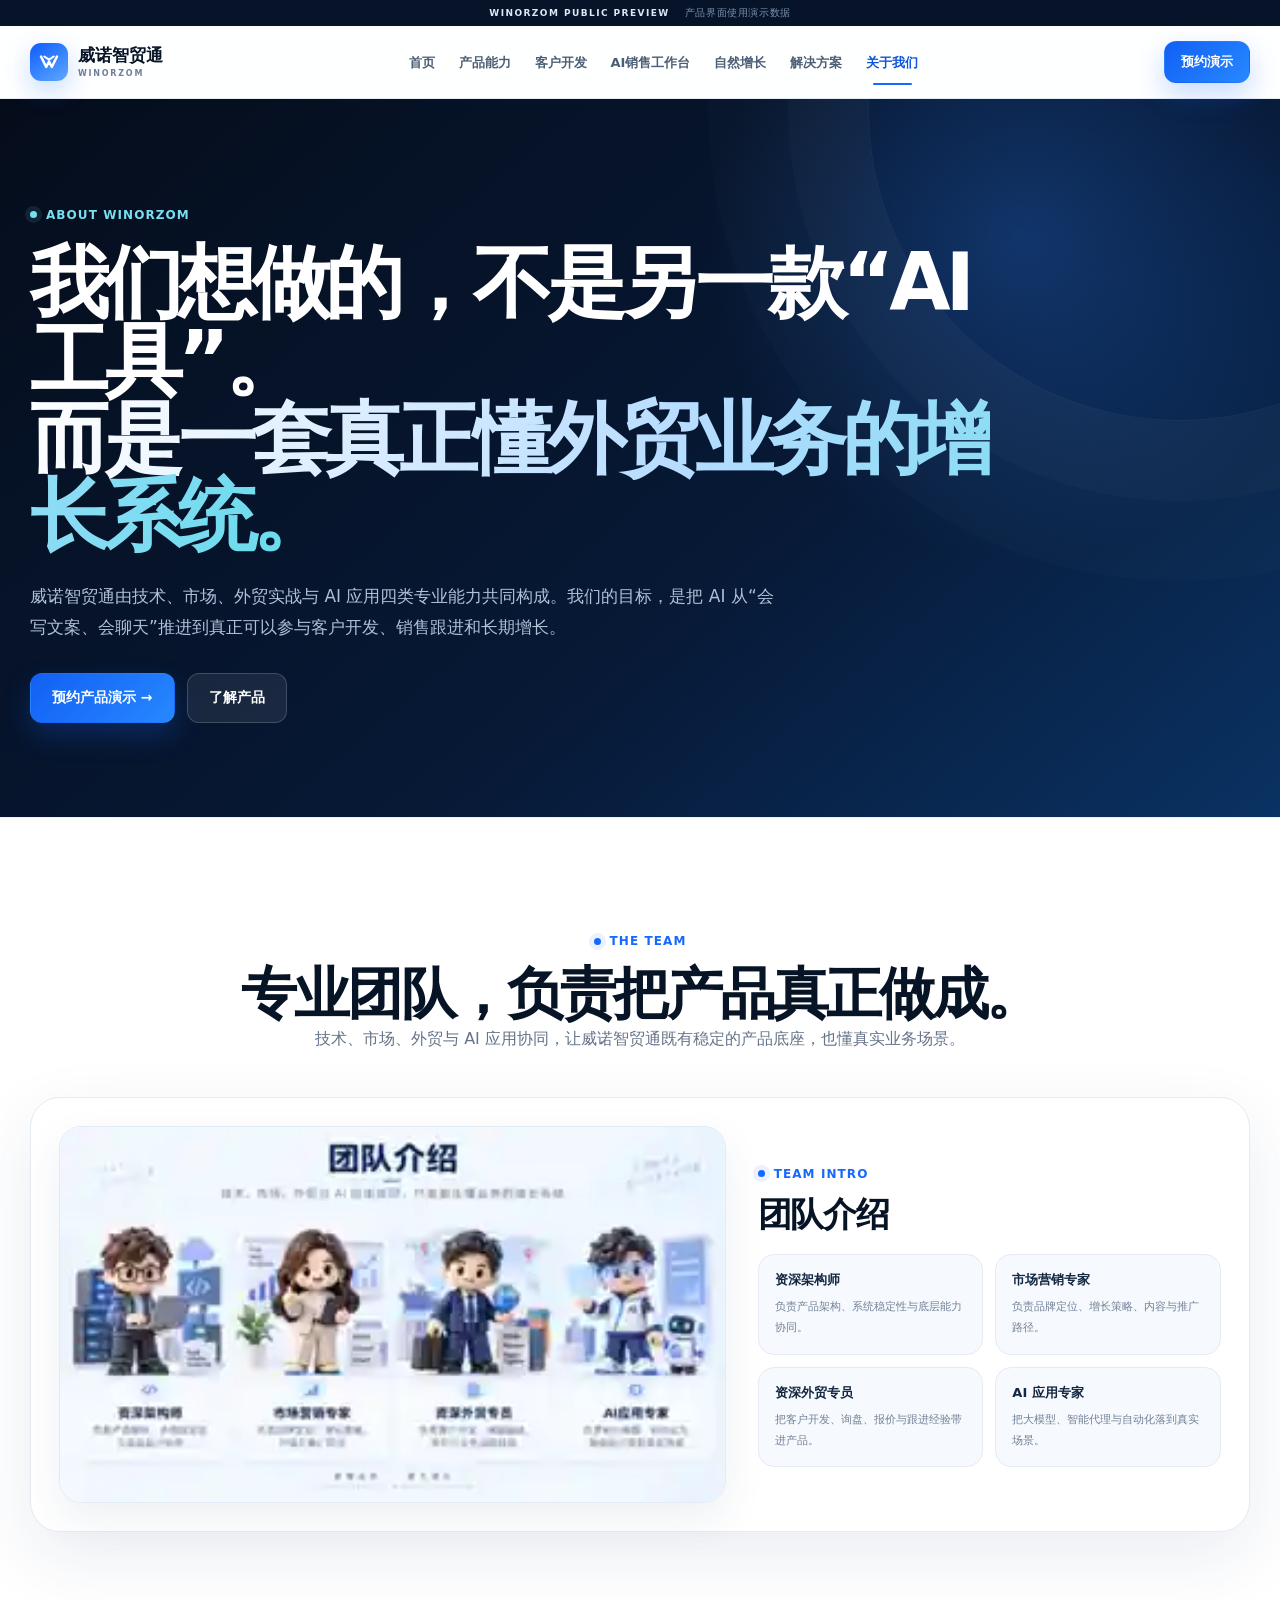
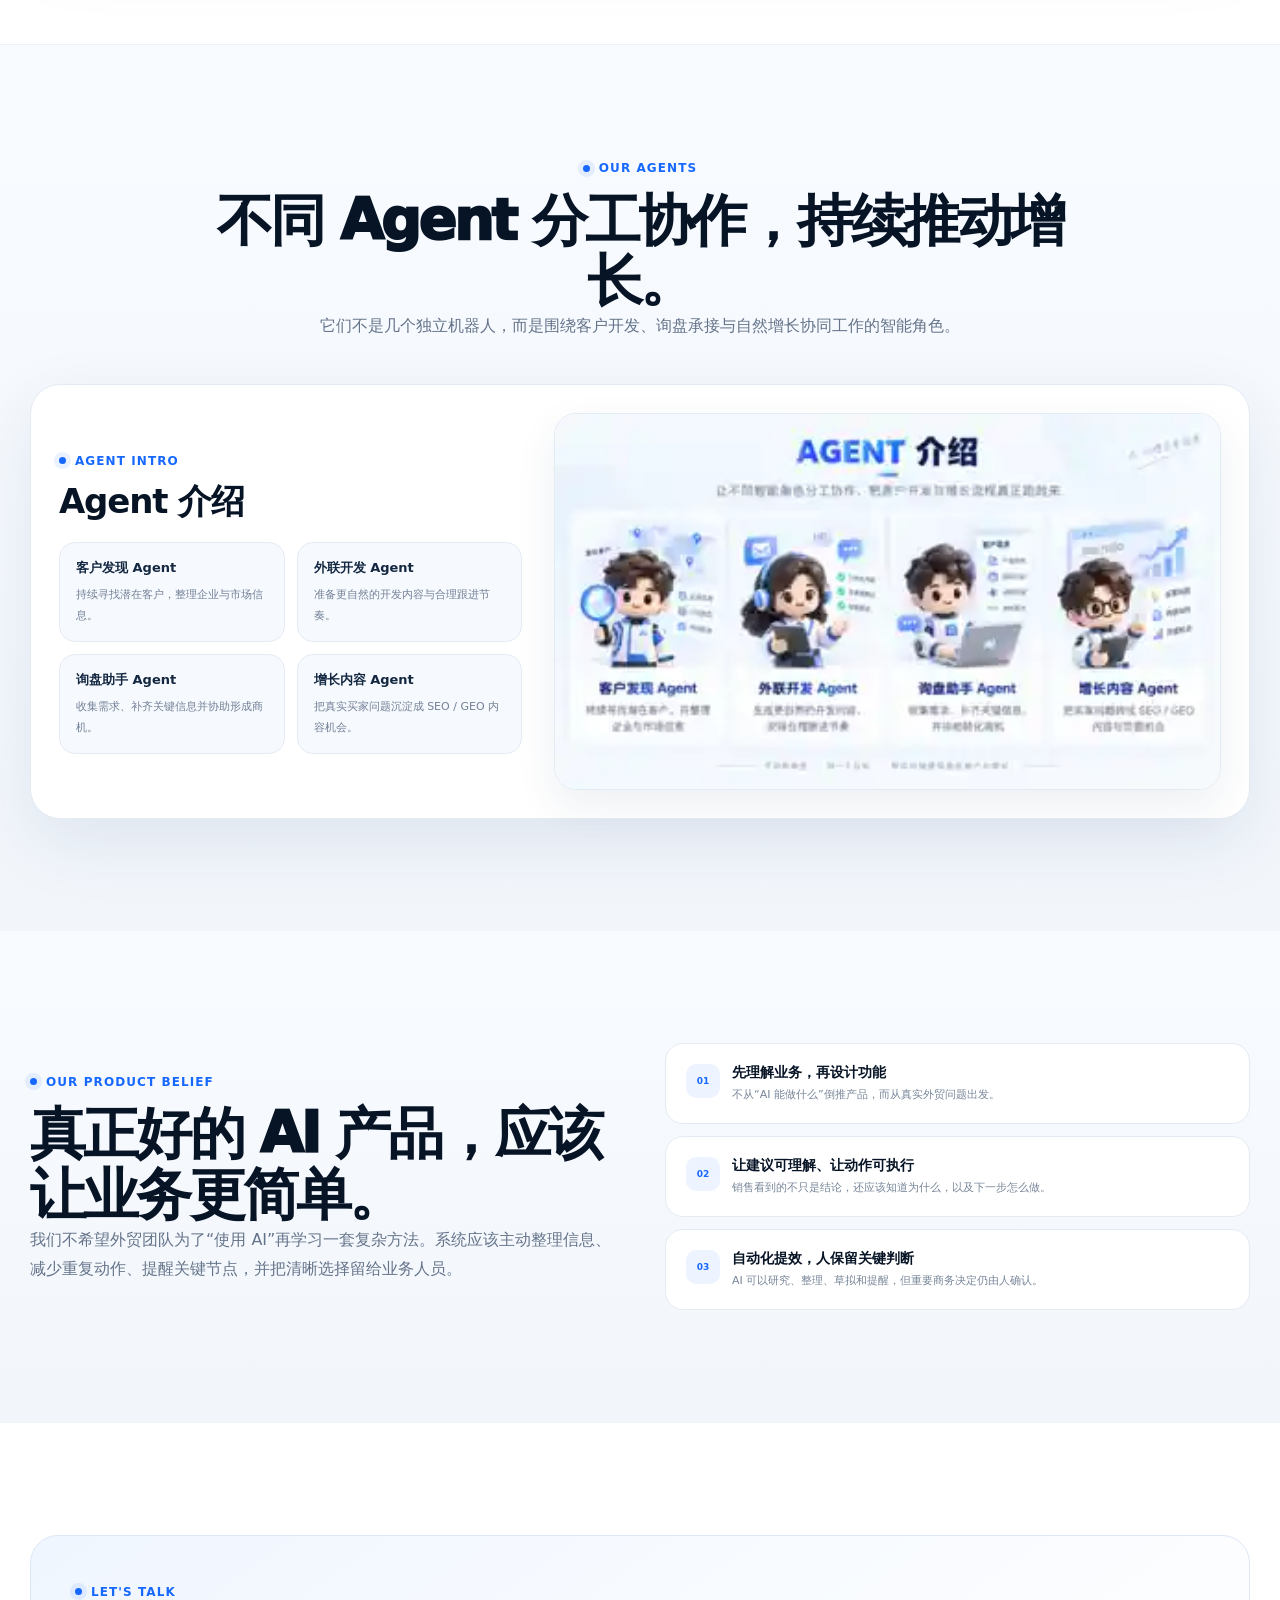
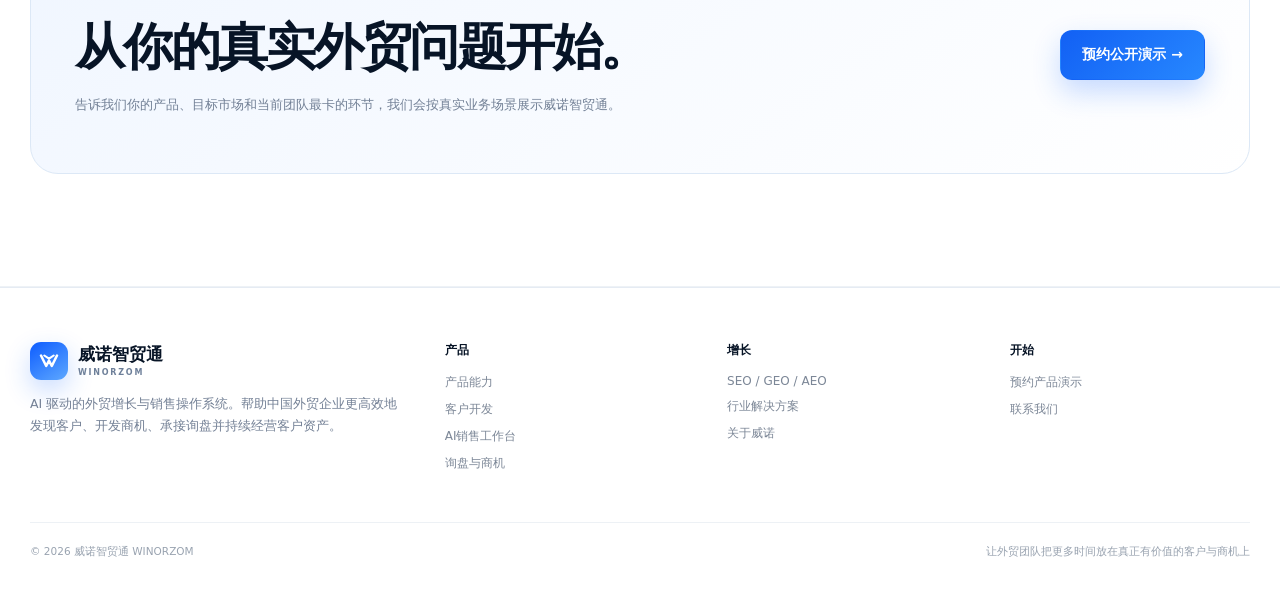
==== about.html @ 39b3a528 "fix: use deployed LEGO artwork assets on About page" ====
<!doctype html><html lang="zh-CN"><head>
<meta charset="utf-8"><meta name="viewport" content="width=device-width,initial-scale=1"><meta name="theme-color" content="#061329">
<link rel="icon" href="assets/favicon.svg" type="image/svg+xml"><link rel="stylesheet" href="assets/site.css">
<meta property="og:type" content="website"><meta property="og:site_name" content="威诺智贸通 WINORZOM"><meta property="og:image" content="assets/hero-ai-trade.webp">
<title>关于威诺智贸通｜AI外贸增长与销售操作系统</title><meta name="description" content="威诺智贸通由资深架构师、市场营销专家、资深外贸专员与AI应用专家共同打造，致力于把AI真正应用到外贸增长和销售业务中。"><meta property="og:title" content="关于威诺智贸通｜AI外贸增长与销售操作系统"><meta property="og:description" content="威诺智贸通由资深架构师、市场营销专家、资深外贸专员与AI应用专家共同打造，致力于把AI真正应用到外贸增长和销售业务中。">
<script type="application/ld+json">{"@context":"https://schema.org","@type":"Organization","name":"威诺智贸通","alternateName":"WINORZOM","description":"面向中国外贸企业的AI外贸增长与销售操作系统。"}</script>
<script type="application/ld+json">{"@context":"https://schema.org","@type":"SoftwareApplication","name":"威诺智贸通 WINORZOM","applicationCategory":"BusinessApplication","operatingSystem":"Web","description":"帮助外贸企业发现客户、开发商机、承接询盘、推进销售并持续经营客户资产。"}</script></head><body> <div class="demo-strip"><b>WINORZOM PUBLIC PREVIEW</b><span>产品界面使用演示数据</span></div>
<div class="nav-wrap"><div class="container"><nav>
<a class="brand" href="index.html" aria-label="威诺智贸通首页">
  <span class="brand-mark"><svg viewBox="0 0 24 24" fill="none"><path d="M4 6.5 9.2 17 12 11.6 14.8 17 20 6.5" stroke="white" stroke-width="2.5" stroke-linecap="round" stroke-linejoin="round"/><path d="m7.3 6.5 4.7 3.2 4.7-3.2" stroke="white" stroke-width="2.1" stroke-linecap="round"/></svg></span>
  <span><div class="brand-cn">威诺智贸通</div><div class="brand-en">WINORZOM</div></span>
</a>
<div class="nav-links">
<a data-nav href="index.html">首页</a><a data-nav href="product.html">产品能力</a><a data-nav href="customer-development.html">客户开发</a><a data-nav href="sales-workbench.html">AI销售工作台</a><a data-nav href="growth.html">自然增长</a><a data-nav href="solutions.html">解决方案</a><a data-nav href="about.html">关于我们</a>
</div>
<div class="nav-actions"><button class="btn btn-ghost btn-sm menu-btn" aria-label="打开菜单">☰</button><a class="btn btn-primary btn-sm" href="#" data-demo>预约演示</a></div>
</nav></div></div>
<div class="mobile-menu"><a href="index.html">首页</a><a href="product.html">产品能力</a><a href="customer-development.html">客户开发</a><a href="sales-workbench.html">AI销售工作台</a><a href="inquiry.html">询盘与商机</a><a href="growth.html">自然增长</a><a href="solutions.html">解决方案</a><a href="about.html">关于我们</a></div>
<main>
<section class="about-hero"><div class="container"><div class="about-hero-inner"><span class="eyebrow light">ABOUT WINORZOM</span><h1>我们想做的，不是另一款“AI 工具”。<br><span>而是一套真正懂外贸业务的增长系统。</span></h1><p>威诺智贸通由技术、市场、外贸实战与 AI 应用四类专业能力共同构成。我们的目标，是把 AI 从“会写文案、会聊天”推进到真正可以参与客户开发、销售跟进和长期增长。</p><div class="hero-actions"><a class="btn btn-primary" href="#" data-demo>预约产品演示 →</a><a class="btn btn-glass" href="product.html">了解产品</a></div></div></div></section>

<section class="section white lego-intro-section"><div class="container"><div class="center"><span class="eyebrow">THE TEAM</span><h2 class="section-title">专业团队，负责把产品真正做成。</h2><p class="section-desc">技术、市场、外贸与 AI 应用协同，让威诺智贸通既有稳定的产品底座，也懂真实业务场景。</p></div><article class="lego-feature"><img src="assets/team-lego-intro.webp" alt="威诺智贸通团队卡通介绍"><div class="lego-feature-copy"><span class="eyebrow">TEAM INTRO</span><h3>团队介绍</h3><div class="lego-copy-grid"><div><b>资深架构师</b><span>负责产品架构、系统稳定性与底层能力协同。</span></div><div><b>市场营销专家</b><span>负责品牌定位、增长策略、内容与推广路径。</span></div><div><b>资深外贸专员</b><span>把客户开发、询盘、报价与跟进经验带进产品。</span></div><div><b>AI 应用专家</b><span>把大模型、智能代理与自动化落到真实场景。</span></div></div></div></article></div></section>
<section class="section soft lego-intro-section"><div class="container"><div class="center"><span class="eyebrow">OUR AGENTS</span><h2 class="section-title">不同 Agent 分工协作，持续推动增长。</h2><p class="section-desc">它们不是几个独立机器人，而是围绕客户开发、询盘承接与自然增长协同工作的智能角色。</p></div><article class="lego-feature reverse"><img src="assets/agent-lego-intro.webp" alt="威诺智贸通Agent卡通介绍"><div class="lego-feature-copy"><span class="eyebrow">AGENT INTRO</span><h3>Agent 介绍</h3><div class="lego-copy-grid"><div><b>客户发现 Agent</b><span>持续寻找潜在客户，整理企业与市场信息。</span></div><div><b>外联开发 Agent</b><span>准备更自然的开发内容与合理跟进节奏。</span></div><div><b>询盘助手 Agent</b><span>收集需求、补齐关键信息并协助形成商机。</span></div><div><b>增长内容 Agent</b><span>把真实买家问题沉淀成 SEO / GEO 内容机会。</span></div></div></div></article></div></section>
<section class="section soft"><div class="container"><div class="split"><div><span class="eyebrow">OUR PRODUCT BELIEF</span><h2 class="section-title">真正好的 AI 产品，应该让业务更简单。</h2><p class="section-desc">我们不希望外贸团队为了“使用 AI”再学习一套复杂方法。系统应该主动整理信息、减少重复动作、提醒关键节点，并把清晰选择留给业务人员。</p></div>
<div class="belief-stack"><div><i>01</i><b>先理解业务，再设计功能</b><span>不从“AI 能做什么”倒推产品，而从真实外贸问题出发。</span></div><div><i>02</i><b>让建议可理解、让动作可执行</b><span>销售看到的不只是结论，还应该知道为什么，以及下一步怎么做。</span></div><div><i>03</i><b>自动化提效，人保留关键判断</b><span>AI 可以研究、整理、草拟和提醒，但重要商务决定仍由人确认。</span></div></div></div></div></section>

<section class="section white" id="contact"><div class="container"><div class="contact-panel"><div><span class="eyebrow">LET'S TALK</span><h2>从你的真实外贸问题开始。</h2><p>告诉我们你的产品、目标市场和当前团队最卡的环节，我们会按真实业务场景展示威诺智贸通。</p></div><a class="btn btn-primary" href="#" data-demo>预约公开演示 →</a></div></div></section>
</main><footer><div class="container"><div class="footer-grid">
<div class="footer-brand"><a class="brand" href="index.html" aria-label="威诺智贸通首页">
  <span class="brand-mark"><svg viewBox="0 0 24 24" fill="none"><path d="M4 6.5 9.2 17 12 11.6 14.8 17 20 6.5" stroke="white" stroke-width="2.5" stroke-linecap="round" stroke-linejoin="round"/><path d="m7.3 6.5 4.7 3.2 4.7-3.2" stroke="white" stroke-width="2.1" stroke-linecap="round"/></svg></span>
  <span><div class="brand-cn">威诺智贸通</div><div class="brand-en">WINORZOM</div></span>
</a><p>AI 驱动的外贸增长与销售操作系统。帮助中国外贸企业更高效地发现客户、开发商机、承接询盘并持续经营客户资产。</p></div>
<div class="footer-col"><h4>产品</h4><a href="product.html">产品能力</a><a href="customer-development.html">客户开发</a><a href="sales-workbench.html">AI销售工作台</a><a href="inquiry.html">询盘与商机</a></div>
<div class="footer-col"><h4>增长</h4><a href="growth.html">SEO / GEO / AEO</a><a href="solutions.html">行业解决方案</a><a href="about.html">关于威诺</a></div>
<div class="footer-col"><h4>开始</h4><a href="#" data-demo>预约产品演示</a><a href="about.html#contact">联系我们</a></div>
</div><div class="copyright"><span>© 2026 威诺智贸通 WINORZOM</span><span>让外贸团队把更多时间放在真正有价值的客户与商机上</span></div></div></footer>
<div class="modal" id="demoModal"><div class="modal-card"><button class="modal-close" aria-label="关闭">×</button><h3>预约威诺智贸通演示</h3><p>告诉我们你的行业、产品和目标市场，我们会按真实外贸场景展示产品。</p><form class="form" id="demoForm"><input required placeholder="公司名称"><input required placeholder="姓名 / 称呼"><input required placeholder="手机或微信"><textarea placeholder="你的产品、目标市场或当前最想解决的问题"></textarea><button class="btn btn-primary" type="submit">提交预约</button><div class="form-note">当前为公开预览环境，表单仅模拟提交体验。</div><div class="form-success">已模拟提交成功。正式版可接入 CRM、邮件或企业微信等承接方式。</div></form></div></div><script src="assets/site.js"></script></body></html>
---- assets/site.css ----
:root{
  --bg:#f4f7fb;--paper:#fff;--ink:#071426;--ink2:#10233f;--muted:#65748a;--muted2:#8b97a8;
  --line:#e5ebf3;--line2:#d7e1ef;--blue:#1768ff;--blue2:#5aa6ff;--cyan:#35d4e5;--navy:#061329;
  --green:#10a879;--orange:#ff9a42;--r:28px;--rs:18px;--max:1220px;
  --shadow:0 24px 80px rgba(16,42,86,.12);--shadow2:0 16px 44px rgba(16,42,86,.08)
}
*{box-sizing:border-box}html{scroll-behavior:smooth}body{margin:0;background:var(--bg);color:var(--ink);font-family:Inter,"PingFang SC","Microsoft YaHei",system-ui,-apple-system,BlinkMacSystemFont,"Segoe UI",sans-serif;-webkit-font-smoothing:antialiased}a{text-decoration:none;color:inherit}img{display:block;max-width:100%}button,input,textarea{font:inherit}.container{width:min(var(--max),calc(100% - 48px));margin:auto}
.demo-strip{height:30px;display:flex;align-items:center;justify-content:center;background:#061329;color:#aebdd1;font-size:11px;letter-spacing:.03em}.demo-strip b{color:#fff;margin-right:7px}.nav-wrap{position:sticky;top:0;z-index:90;background:rgba(250,252,255,.88);backdrop-filter:blur(22px);border-bottom:1px solid rgba(224,231,241,.86)}nav{height:70px;display:flex;align-items:center;justify-content:space-between;gap:26px}.brand{display:flex;align-items:center;gap:10px;min-width:max-content}.brand-mark{width:38px;height:38px;border-radius:12px;display:grid;place-items:center;background:linear-gradient(145deg,#0d5cff,#5ea8ff);box-shadow:0 10px 26px rgba(23,104,255,.24)}.brand-mark svg{width:24px}.brand-cn{font-weight:900;font-size:17px;line-height:1}.brand-en{font-size:8px;letter-spacing:.22em;font-weight:850;color:#6d7f99;margin-top:5px}.nav-links{display:flex;align-items:center;gap:26px;color:#4d5f76;font-size:13px;font-weight:720}.nav-links a{padding:26px 0 24px;position:relative}.nav-links a:hover,.nav-links a.active{color:#0d55dc}.nav-links a.active:after{content:"";position:absolute;left:12%;right:12%;bottom:11px;height:2px;border-radius:99px;background:#1768ff}.nav-actions{display:flex;align-items:center;gap:10px}.menu-btn{display:none!important}.btn{display:inline-flex;align-items:center;justify-content:center;gap:9px;height:50px;border-radius:14px;padding:0 21px;border:1px solid transparent;font-weight:800;font-size:14px;cursor:pointer;transition:.22s ease}.btn-sm{height:42px;padding:0 16px;font-size:13px}.btn-primary{color:#fff;background:linear-gradient(135deg,#1260f4,#2788ff);box-shadow:0 12px 28px rgba(23,104,255,.24)}.btn-primary:hover{transform:translateY(-2px);box-shadow:0 18px 40px rgba(23,104,255,.28)}.btn-ghost{background:rgba(255,255,255,.8);border-color:#d7e1ee;color:#294564}.btn-ghost:hover{background:#fff;border-color:#bcd0e8}.btn-dark{background:#0a1d3c;color:white}.btn-link{height:auto;padding:0;border:0;color:#1768ff;background:transparent}
.eyebrow{display:inline-flex;align-items:center;gap:9px;font-size:12px;font-weight:850;letter-spacing:.09em;text-transform:uppercase;color:#1768ff}.eyebrow:before{content:"";width:7px;height:7px;border-radius:50%;background:#1768ff;box-shadow:0 0 0 5px rgba(23,104,255,.09)}
.hero{position:relative;overflow:hidden;padding:88px 0 78px;background:radial-gradient(circle at 78% 18%,rgba(38,123,255,.23),transparent 30%),radial-gradient(circle at 20% 15%,rgba(54,210,227,.08),transparent 24%),linear-gradient(135deg,#061329 0%,#0a2145 58%,#0c3975 100%);color:#fff}.hero:before{content:"";position:absolute;inset:0;background-image:linear-gradient(rgba(255,255,255,.035) 1px,transparent 1px),linear-gradient(90deg,rgba(255,255,255,.035) 1px,transparent 1px);background-size:54px 54px;mask-image:linear-gradient(to bottom,#000 0%,transparent 85%)}.hero-grid{position:relative;z-index:2;display:grid;grid-template-columns:.9fr 1.1fr;gap:62px;align-items:center}.hero h1{font-size:clamp(54px,6.6vw,84px);line-height:.98;letter-spacing:-.065em;margin:22px 0 24px;font-weight:930}.hero .grad{background:linear-gradient(110deg,#fff 0%,#bfe0ff 44%,#62d9ee 95%);-webkit-background-clip:text;background-clip:text;color:transparent}.hero p{font-size:18px;line-height:1.8;color:#b9c8dc;max-width:660px;margin:0 0 30px}.hero p b{color:#fff}.hero-actions{display:flex;gap:12px;flex-wrap:wrap}.hero .btn-ghost{color:#e7f1ff;background:rgba(255,255,255,.07);border-color:rgba(255,255,255,.18)}.hero-points{display:flex;gap:18px;flex-wrap:wrap;margin-top:31px;color:#9fb2ca;font-size:12px;font-weight:700}.hero-points span{display:flex;align-items:center;gap:8px}.check{width:19px;height:19px;border-radius:50%;display:grid;place-items:center;background:rgba(74,230,191,.13);color:#63e1bd;font-size:10px;border:1px solid rgba(99,225,189,.24)}
.hero-visual{position:relative;min-height:560px}.hero-orb{position:absolute;inset:0 0 0 30px;border-radius:42px;overflow:hidden;box-shadow:0 42px 120px rgba(0,0,0,.28);border:1px solid rgba(255,255,255,.12);background:#0c2348}.hero-orb:after{content:"";position:absolute;inset:0;background:linear-gradient(90deg,rgba(6,19,41,.15),transparent 35%),linear-gradient(180deg,transparent 55%,rgba(6,19,41,.64));pointer-events:none}.hero-orb img{width:100%;height:100%;object-fit:cover;object-position:55% center;filter:saturate(.92) contrast(1.02)}.hero-workcard{position:absolute;left:0;bottom:24px;width:320px;padding:18px;border-radius:22px;background:rgba(252,254,255,.95);box-shadow:0 26px 72px rgba(0,0,0,.22);color:#0d1d32;border:1px solid rgba(255,255,255,.75);backdrop-filter:blur(20px);z-index:3}.workcard-top{display:flex;align-items:center;justify-content:space-between;gap:12px;margin-bottom:14px}.workcard-top small{color:#7b8ba1;font-size:11px}.live-dot{display:flex;gap:6px;align-items:center;color:#188666;font-size:10px;font-weight:850}.live-dot:before{content:"";width:7px;height:7px;border-radius:50%;background:#1ecf98;box-shadow:0 0 0 5px rgba(30,207,152,.10)}.work-item{display:flex;align-items:center;gap:10px;padding:11px 0;border-top:1px solid #edf1f6}.work-item:first-of-type{border-top:0}.avatar-dot{width:34px;height:34px;border-radius:11px;display:grid;place-items:center;background:#eef5ff;color:#1768ff;font-size:10px;font-weight:900}.work-item b{font-size:12px}.work-item span{display:block;font-size:10px;color:#8290a4;margin-top:3px}.action-pill{margin-left:auto;font-size:9px;padding:5px 7px;border-radius:7px;background:#e9f7f3;color:#12825f;font-weight:850}.hero-float{position:absolute;right:-12px;top:30px;padding:13px 15px;border-radius:16px;background:rgba(255,255,255,.1);border:1px solid rgba(255,255,255,.15);backdrop-filter:blur(18px);z-index:3;color:#fff}.hero-float small{display:block;color:#afc3dd;font-size:10px}.hero-float b{display:block;margin-top:4px;font-size:13px}
.value-rail{margin-top:-1px;background:#fff;border-bottom:1px solid var(--line)}.value-row{display:grid;grid-template-columns:repeat(3,1fr)}.value-cell{padding:28px 28px 28px 0;border-right:1px solid var(--line);display:flex;gap:14px;align-items:flex-start}.value-cell:not(:first-child){padding-left:28px}.value-cell:last-child{border-right:0}.value-no{font-size:10px;color:#1768ff;font-weight:900;letter-spacing:.12em}.value-cell b{display:block;font-size:16px;margin-bottom:5px}.value-cell span{font-size:12px;line-height:1.6;color:#76849a}
.section{padding:112px 0}.section.white{background:#fff;border-top:1px solid #eef2f6;border-bottom:1px solid #eef2f6}.section.soft{background:linear-gradient(180deg,#f8fbff,#f2f6fb)}.section.dark{background:radial-gradient(circle at 85% 14%,rgba(53,137,255,.25),transparent 30%),linear-gradient(135deg,#061329,#0a2145 68%,#0b3972);color:#fff}.section-head{display:flex;justify-content:space-between;gap:54px;align-items:flex-end;margin-bottom:50px}.section-title{font-size:clamp(35px,4.4vw,58px);line-height:1.07;letter-spacing:-.05em;margin:15px 0 0;font-weight:920}.section-desc{font-size:16px;line-height:1.82;color:var(--muted);max-width:720px;margin:0}.section.dark .section-desc{color:#aebed3}.section.dark .eyebrow{color:#71d8f0}.section.dark .eyebrow:before{background:#71d8f0;box-shadow:0 0 0 5px rgba(113,216,240,.09)}.center{text-align:center}.center .section-title{max-width:900px;margin-left:auto;margin-right:auto}.center .section-desc{margin-left:auto;margin-right:auto}
.bento{display:grid;grid-template-columns:1.35fr .65fr .65fr;grid-template-rows:285px 285px;gap:18px}.bento-card{position:relative;overflow:hidden;border-radius:26px;border:1px solid var(--line);background:#fff;padding:28px;box-shadow:0 14px 44px rgba(20,58,107,.05)}.bento-card h3{font-size:24px;line-height:1.2;letter-spacing:-.025em;margin:12px 0 10px}.bento-card p{font-size:13px;line-height:1.75;color:#718096;margin:0;max-width:500px}.bento-card .mini{font-size:10px;font-weight:900;color:#1768ff;letter-spacing:.12em}.bento-main{grid-row:1/3;background:radial-gradient(circle at 82% 15%,rgba(42,139,255,.34),transparent 26%),linear-gradient(145deg,#061329,#0b2a5e 70%,#0d4b89);color:#fff;border-color:#183760}.bento-main p{color:#b8c9de;max-width:520px}.bento-main .mini{color:#70d9ef}.bento-main .bento-visual{position:absolute;left:28px;right:28px;bottom:25px;height:285px;border-radius:20px;background:rgba(255,255,255,.07);border:1px solid rgba(255,255,255,.12);padding:14px;backdrop-filter:blur(20px)}.bento-ui{height:100%;border-radius:14px;background:#f8fbff;color:#0e1d30;display:grid;grid-template-columns:96px 1fr;overflow:hidden}.bento-side{background:#0b2b5e;color:#bed0e4;padding:14px 10px;font-size:9px}.bento-side b{color:#fff;font-size:10px}.bento-side span{display:block;padding:8px 6px;margin-top:5px;border-radius:7px}.bento-side span:first-of-type{background:rgba(255,255,255,.12);color:#fff}.bento-mainui{padding:13px}.micro-top{display:flex;justify-content:space-between;gap:10px;align-items:center}.micro-top b{font-size:12px}.micro-grid{display:grid;grid-template-columns:repeat(3,1fr);gap:7px;margin-top:10px}.micro-metric{background:#fff;border:1px solid #e7edf5;border-radius:9px;padding:9px}.micro-metric strong{display:block;font-size:14px}.micro-metric span{font-size:8px;color:#8a98aa}.micro-list{margin-top:9px;background:#fff;border:1px solid #e7edf5;border-radius:9px;padding:5px 9px}.micro-row{display:flex;align-items:center;gap:7px;padding:7px 0;border-bottom:1px solid #eef2f7;font-size:8.5px}.micro-row:last-child{border-bottom:0}.micro-row i{width:20px;height:20px;border-radius:6px;background:#eef5ff;display:grid;place-items:center;color:#1768ff;font-style:normal;font-weight:900}.micro-row em{margin-left:auto;font-style:normal;color:#0d8d68}.bento-image{padding:0}.bento-image img{width:100%;height:100%;object-fit:cover}.bento-image:after{content:"";position:absolute;inset:0;background:linear-gradient(180deg,transparent 45%,rgba(4,18,42,.68))}.bento-image .caption{position:absolute;z-index:2;left:22px;right:22px;bottom:20px;color:#fff}.bento-image .caption b{font-size:18px}.bento-image .caption span{display:block;font-size:11px;color:#d4e1f1;margin-top:5px}.bento-accent{background:linear-gradient(145deg,#eaf4ff,#f8fcff)}.bento-accent:before{content:"";position:absolute;width:220px;height:220px;border-radius:50%;background:radial-gradient(circle,#6eb5ff55,transparent 66%);right:-80px;bottom:-90px}.mini-tags{display:flex;flex-wrap:wrap;gap:7px;margin-top:18px}.mini-tags span{font-size:10px;padding:6px 8px;border-radius:8px;background:#eff5fd;color:#47688f;font-weight:800}.bento-main .mini-tags span{background:rgba(255,255,255,.08);color:#c8d8eb;border:1px solid rgba(255,255,255,.09)}
.product-stage{display:grid;grid-template-columns:.72fr 1.28fr;gap:58px;align-items:center}.bullet-list{display:grid;gap:15px;margin:30px 0}.bullet{display:flex;gap:13px;align-items:flex-start}.bullet i{font-style:normal;width:34px;height:34px;border-radius:11px;background:#edf4ff;color:#1768ff;display:grid;place-items:center;font-size:11px;font-weight:900;flex:0 0 auto}.bullet b{font-size:14px;display:block;margin-bottom:4px}.bullet span{font-size:12.5px;color:#748299;line-height:1.55}.device{position:relative;border-radius:30px;background:#fff;border:1px solid #dce5f0;box-shadow:0 32px 100px rgba(22,57,105,.16);padding:12px}.device:before{content:"";position:absolute;left:8%;right:8%;bottom:-18px;height:28px;background:radial-gradient(ellipse,rgba(34,68,115,.18),transparent 70%);filter:blur(8px)}.app{display:grid;grid-template-columns:158px 1fr;min-height:520px;border-radius:21px;overflow:hidden;background:#f7f9fc}.side{background:linear-gradient(180deg,#081a38,#0b3c78);color:#c6d5e8;padding:18px 13px}.side-brand{font-size:12px;color:#fff;font-weight:900;letter-spacing:.05em;margin-bottom:22px}.side a{display:block;padding:10px;border-radius:9px;font-size:10px;margin:3px 0}.side a.on{background:rgba(255,255,255,.12);color:#fff}.main-ui{padding:20px}.ui-top{display:flex;align-items:center;justify-content:space-between;gap:14px}.ui-title b{font-size:18px}.ui-title small{display:block;color:#8390a3;font-size:10px;margin-top:4px}.demo-label{font-size:9px;font-weight:900;padding:6px 8px;border-radius:7px;background:#fff2e5;color:#b4671b}.metrics{display:grid;grid-template-columns:repeat(4,1fr);gap:9px;margin:16px 0}.metric{background:#fff;border:1px solid #e5ebf2;border-radius:12px;padding:12px}.metric strong{font-size:20px}.metric span{display:block;font-size:9px;color:#8a97a7;margin-top:5px}.ui-grid{display:grid;grid-template-columns:1.2fr .8fr;gap:10px}.panel{background:#fff;border:1px solid #e5ebf2;border-radius:13px;padding:13px}.panel-title{font-size:11px;font-weight:900;margin-bottom:9px}.task{display:flex;align-items:center;gap:8px;padding:9px 0;border-bottom:1px solid #eef2f6}.task:last-child{border-bottom:0}.task .dot{width:28px;height:28px;border-radius:8px;background:#edf4ff;color:#1768ff;display:grid;place-items:center;font-size:9px;font-weight:900}.task b{font-size:10.5px}.task small{display:block;font-size:8.5px;color:#8b97a7;margin-top:2px}.status{margin-left:auto;font-size:8px;background:#e9f7f2;color:#0e8b66;border-radius:6px;padding:4px 6px}.chart{height:137px;background:linear-gradient(180deg,rgba(23,104,255,.07),transparent);border-radius:9px;position:relative;overflow:hidden}.chart svg{position:absolute;inset:0;width:100%;height:100%}
.loop{display:grid;grid-template-columns:repeat(5,1fr);gap:10px;margin-top:46px}.loop-step{position:relative;padding:22px 18px;border-radius:18px;border:1px solid var(--line);background:#fff}.loop-step:after{content:"→";position:absolute;right:-9px;top:50%;transform:translateY(-50%);color:#8badde;font-size:20px;z-index:2}.loop-step:last-child:after{display:none}.loop-step .num{font-size:10px;font-weight:900;color:#1768ff;letter-spacing:.1em}.loop-step b{display:block;font-size:15px;margin:13px 0 7px}.loop-step span{font-size:11px;line-height:1.55;color:#7d8999}
.cap-split{display:grid;grid-template-columns:1fr 1fr;gap:18px}.cap-panel{padding:30px;border-radius:24px;border:1px solid var(--line);background:#fff;min-height:260px;position:relative;overflow:hidden}.cap-panel h3{font-size:24px;letter-spacing:-.03em;margin:13px 0 10px}.cap-panel p{font-size:13px;line-height:1.75;color:#748298;max-width:520px}.cap-panel .tagline{position:absolute;left:30px;bottom:26px;display:flex;flex-wrap:wrap;gap:7px}.tagline span{font-size:10px;padding:6px 8px;border-radius:8px;background:#f0f5fb;color:#527094;font-weight:800}.cap-panel.blue{background:linear-gradient(145deg,#0a1f42,#0d4c92);border-color:#183f75;color:#fff}.cap-panel.blue p{color:#b6c8dd}.cap-panel.blue .tagline span{background:rgba(255,255,255,.08);color:#d3e2f2}
.industry-grid{display:grid;grid-template-columns:repeat(3,1fr);gap:16px}.industry-card{padding:27px;border-radius:22px;background:#fff;border:1px solid var(--line);min-height:205px;position:relative;overflow:hidden}.industry-card small{font-size:10px;color:#7a8da6;font-weight:900;letter-spacing:.1em}.industry-card h3{font-size:21px;margin:17px 0 8px}.industry-card p{font-size:12.5px;line-height:1.7;color:#738197;margin:0}.industry-card .keywords{display:inline-block;margin-top:16px;font-size:10px;padding:7px 8px;border-radius:8px;background:#f0f6fd;color:#4b6f9b;font-weight:800}
.page-hero{position:relative;overflow:hidden;padding:88px 0 78px;background:radial-gradient(circle at 86% 8%,rgba(68,156,255,.23),transparent 28%),linear-gradient(180deg,#fbfdff,#f0f5fb)}.page-hero-grid{display:grid;grid-template-columns:.98fr 1.02fr;gap:58px;align-items:center}.page-hero h1{font-size:clamp(48px,5.8vw,72px);line-height:.99;letter-spacing:-.06em;margin:22px 0 24px;font-weight:930}.page-hero .grad{background:linear-gradient(110deg,#071426 0%,#1768ff 70%,#31c0da);-webkit-background-clip:text;background-clip:text;color:transparent}.page-hero p{font-size:17px;line-height:1.8;color:#65748a;max-width:680px;margin:0 0 29px}.page-visual{min-height:430px;border-radius:34px;background:#071a39;border:1px solid #dce6f3;box-shadow:var(--shadow);padding:16px;overflow:hidden;position:relative}.page-visual img{width:100%;height:100%;min-height:396px;object-fit:cover;border-radius:23px}.page-visual:after{content:"";position:absolute;inset:16px;border-radius:23px;background:linear-gradient(180deg,transparent 58%,rgba(4,17,40,.45));pointer-events:none}.page-overlay{position:absolute;z-index:2;left:32px;right:32px;bottom:31px;padding:15px 16px;border-radius:15px;background:rgba(255,255,255,.93);backdrop-filter:blur(18px);box-shadow:0 18px 44px rgba(5,24,54,.22);display:flex;align-items:center;justify-content:space-between;gap:16px}.page-overlay b{font-size:13px}.page-overlay span{font-size:10px;color:#7d8b9e}.page-badge{font-size:9px!important;font-weight:900;color:#0d8a64!important;background:#e9f8f2;padding:6px 8px;border-radius:7px}
.feature-grid,.pain-grid{display:grid;grid-template-columns:repeat(3,1fr);gap:17px}.card{background:#fff;border:1px solid var(--line);border-radius:22px;padding:27px;box-shadow:0 12px 34px rgba(18,52,98,.04);transition:.22s}.card:hover{transform:translateY(-3px);border-color:#cbdcf0;box-shadow:var(--shadow2)}.icon{width:46px;height:46px;border-radius:14px;display:grid;place-items:center;background:#edf4ff;color:#1768ff;font-weight:900;font-size:15px;margin-bottom:18px}.card h3{font-size:19px;letter-spacing:-.02em;margin:0 0 9px}.card p{font-size:13px;line-height:1.72;color:#738096;margin:0}.card-link{display:inline-flex;margin-top:17px;color:#1768ff;font-size:12px;font-weight:850}.cap-grid{display:grid;grid-template-columns:repeat(3,1fr);gap:17px}.cap{min-height:295px;display:flex;flex-direction:column}.cap .meta{font-size:9px;color:#8ba0ba;font-weight:900;letter-spacing:.11em;margin-bottom:24px}.cap .tags{display:flex;gap:6px;flex-wrap:wrap;margin-top:auto;padding-top:20px}.tags span{font-size:9.5px;padding:6px 7px;border-radius:7px;background:#f0f5fb;color:#527196;font-weight:800}
.split{display:grid;grid-template-columns:1fr 1fr;gap:50px;align-items:center}.stats{display:grid;grid-template-columns:repeat(2,1fr);gap:14px}.stat{padding:24px;border-radius:19px;background:#fff;border:1px solid var(--line)}.stat b{display:block;font-size:21px}.stat span{font-size:11px;color:#7b899c;display:block;margin-top:6px}.quote-card{padding:32px;border-radius:25px;background:linear-gradient(145deg,#0a1d3e,#0d4b8e);color:#fff;box-shadow:var(--shadow)}.quote-card p{font-size:23px;line-height:1.55;font-weight:850;margin:0}.quote-card small{display:block;color:#adc2da;margin-top:15px}.big-quote{font-size:clamp(32px,4vw,50px);line-height:1.15;letter-spacing:-.045em;font-weight:920}.subcopy{font-size:15px;line-height:1.8;color:#697990}
.faq{display:grid;gap:12px;max-width:900px;margin:43px auto 0}.faq details{padding:20px 21px;border-radius:17px;background:#fff;border:1px solid var(--line)}.faq summary{cursor:pointer;font-weight:820}.faq p{font-size:13px;line-height:1.72;color:#707e92;margin:13px 0 0}
.cta{padding:96px 0}.cta-card{position:relative;overflow:hidden;padding:58px;border-radius:32px;background:radial-gradient(circle at 85% 15%,rgba(70,167,255,.38),transparent 25%),linear-gradient(135deg,#061329,#0a2b60 72%,#0d4d8a);color:#fff;box-shadow:0 30px 95px rgba(4,25,58,.18)}.cta-card:after{content:"";position:absolute;width:380px;height:380px;border-radius:50%;right:-110px;bottom:-220px;border:1px solid rgba(255,255,255,.09);box-shadow:0 0 0 55px rgba(255,255,255,.025),0 0 0 110px rgba(255,255,255,.018)}.cta-card h2{position:relative;z-index:2;font-size:clamp(34px,4.4vw,54px);line-height:1.07;letter-spacing:-.05em;margin:0 0 15px;max-width:850px}.cta-card p{position:relative;z-index:2;font-size:15px;line-height:1.8;color:#bdcde0;max-width:760px;margin:0 0 27px}.cta-card .hero-actions{position:relative;z-index:2}.cta-card .btn-ghost{background:rgba(255,255,255,.08);border-color:rgba(255,255,255,.18);color:#fff}
footer{background:#fff;border-top:1px solid var(--line);padding:54px 0 30px}.footer-grid{display:grid;grid-template-columns:1.55fr repeat(3,1fr);gap:42px}.footer-brand p{font-size:12.5px;line-height:1.75;color:#748196;max-width:370px}.footer-col h4{font-size:12px;margin:0 0 15px}.footer-col a{display:block;font-size:12px;color:#7c8797;margin:10px 0}.footer-col a:hover{color:#1768ff}.copyright{display:flex;justify-content:space-between;gap:18px;margin-top:40px;padding-top:22px;border-top:1px solid #edf1f5;font-size:10.5px;color:#99a3b0}
.modal{position:fixed;inset:0;display:none;z-index:130;align-items:center;justify-content:center;padding:22px;background:rgba(1,12,30,.62);backdrop-filter:blur(9px)}.modal.open{display:flex}.modal-card{width:min(520px,100%);padding:30px;border-radius:25px;background:#fff;box-shadow:0 30px 110px rgba(0,0,0,.28);position:relative}.modal-close{position:absolute;right:15px;top:15px;width:38px;height:38px;border:0;border-radius:11px;background:#eef3f8;color:#5d6e84;font-size:20px;cursor:pointer}.modal-card h3{font-size:25px;margin:0 0 8px}.modal-card>p{font-size:12.5px;line-height:1.65;color:#748297;margin:0 0 21px}.form{display:grid;gap:12px}.form input,.form textarea{border:1px solid #dce4ef;border-radius:12px;background:#fbfcfe;padding:0 14px;outline:none;width:100%}.form input{height:48px}.form textarea{height:96px;padding-top:13px;resize:none}.form input:focus,.form textarea:focus{border-color:#80b3f9;box-shadow:0 0 0 4px rgba(23,104,255,.08)}.form-note{font-size:10px;color:#9aa4b1;line-height:1.5}.form-success{display:none;padding:12px;border-radius:10px;background:#e9f8f2;color:#147b5d;font-size:12px}
.mobile-menu{display:none;position:fixed;z-index:89;top:104px;left:15px;right:15px;padding:12px;border-radius:18px;background:#fff;border:1px solid var(--line);box-shadow:var(--shadow)}.mobile-menu.open{display:block}.mobile-menu a{display:block;padding:13px 12px;border-radius:10px;font-weight:750;color:#354a65}.mobile-menu a:hover{background:#eef4fb;color:#1768ff}
@media(max-width:1060px){.nav-links{display:none}.menu-btn{display:inline-flex!important}.hero-grid,.page-hero-grid,.product-stage,.split{grid-template-columns:1fr}.hero-visual{max-width:820px;min-height:520px}.hero-orb{inset:0 15px 0 45px}.bento{grid-template-columns:1fr 1fr;grid-template-rows:540px 260px 260px}.bento-main{grid-column:1/3;grid-row:1}.bento-main .bento-visual{height:290px}.cap-split{grid-template-columns:1fr}.feature-grid,.pain-grid,.cap-grid,.industry-grid{grid-template-columns:repeat(2,1fr)}.loop{grid-template-columns:repeat(3,1fr);row-gap:15px}.loop-step:after{display:none}.footer-grid{grid-template-columns:1.5fr 1fr 1fr}.footer-grid .footer-col:last-child{display:none}}
@media(max-width:700px){.container{width:min(var(--max),calc(100% - 30px))}.demo-strip{font-size:9.5px}.nav-actions .btn-primary{display:none}.hero{padding:62px 0 58px}.hero h1{font-size:46px}.hero p{font-size:15px}.hero-visual{min-height:430px;margin-top:12px}.hero-orb{inset:0 0 0 0;border-radius:28px}.hero-workcard{left:10px;right:10px;bottom:15px;width:auto}.hero-float{display:none}.value-row{grid-template-columns:1fr}.value-cell,.value-cell:not(:first-child){padding:18px 0;border-right:0;border-bottom:1px solid var(--line)}.value-cell:last-child{border-bottom:0}.section{padding:78px 0}.section-head{display:block}.section-desc{font-size:14px;margin-top:16px}.section-title{font-size:39px}.bento{display:grid;grid-template-columns:1fr;grid-template-rows:auto}.bento-main{grid-column:auto;grid-row:auto;min-height:560px}.bento-main .bento-visual{height:300px}.bento-card{min-height:235px}.feature-grid,.pain-grid,.cap-grid,.industry-grid{grid-template-columns:1fr}.product-stage{gap:30px}.device{overflow:auto}.app{min-width:650px}.loop{grid-template-columns:1fr 1fr}.cap-split{grid-template-columns:1fr}.page-hero{padding:60px 0 56px}.page-hero h1{font-size:44px}.page-hero p{font-size:15px}.page-visual{min-height:360px;padding:10px}.page-visual img{min-height:340px}.page-overlay{left:20px;right:20px;bottom:20px}.cta-card{padding:40px 25px}.footer-grid{grid-template-columns:1fr 1fr}.footer-brand{grid-column:1/-1}.copyright{display:block;line-height:1.8}}
/* Compatibility for secondary public-demo pages */
.product-demo{display:grid;grid-template-columns:.76fr 1.24fr;gap:50px;align-items:center}.mock{position:relative;border-radius:30px;background:#fff;border:1px solid #dce5f0;box-shadow:0 32px 100px rgba(22,57,105,.16);padding:12px}.dark-card{padding:28px;border-radius:22px;border:1px solid rgba(255,255,255,.13);background:rgba(255,255,255,.06);backdrop-filter:blur(16px)}.dark-card h3{font-size:20px;margin:0 0 12px}.dark-card p{font-size:13px;line-height:1.72;color:#bfd0e4;margin:0}.dark-card strong{display:block;margin-top:17px;color:#70e0c0;font-size:12px}.compare{display:grid;grid-template-columns:repeat(3,1fr);gap:16px;margin-top:44px}.flow{display:grid;grid-template-columns:repeat(6,1fr);gap:10px;margin-top:46px}.flow-step{position:relative;text-align:center}.flow-step:after{content:"→";position:absolute;right:-9px;top:20px;color:#8cadde;font-size:20px}.flow-step:last-child:after{display:none}.flow-icon{width:52px;height:52px;margin:0 auto 13px;border-radius:16px;background:#fff;border:1px solid var(--line2);display:grid;place-items:center;color:#1768ff;font-weight:900;box-shadow:0 8px 22px rgba(23,104,255,.07)}.flow-step h4{font-size:12px;margin:0 0 5px}.flow-step p{font-size:10.5px;line-height:1.5;color:#7b889a;margin:0}
@media(max-width:1060px){.product-demo{grid-template-columns:1fr}.compare{grid-template-columns:1fr}.flow{grid-template-columns:repeat(3,1fr);row-gap:25px}.flow-step:after{display:none}}
@media(max-width:700px){.product-demo{gap:30px}.flow{grid-template-columns:repeat(2,1fr)}}


/* =========================================================
   WINORZOM V3 — premium product UI / mobile-first overrides
   ========================================================= */
.demo-strip{height:26px;background:#061329;color:#8ea4c0;font-size:10px;letter-spacing:.06em;gap:8px}.demo-strip b{font-size:9px;letter-spacing:.16em;color:#dbe8f7}.demo-strip span{opacity:.86}
.nav-wrap{background:rgba(255,255,255,.9);border-bottom:1px solid rgba(220,228,239,.72)}
nav{height:72px}.brand-mark{border-radius:11px}.nav-links{gap:24px}.nav-links a{font-weight:760}
.btn{border-radius:12px}.btn-glass{background:rgba(255,255,255,.08);border:1px solid rgba(255,255,255,.17);color:#fff}.btn-glass:hover{background:rgba(255,255,255,.13)}
.eyebrow.light{color:#76dff0}.eyebrow.light:before{background:#76dff0;box-shadow:0 0 0 5px rgba(118,223,240,.1)}

.pro-hero{position:relative;overflow:hidden;padding:82px 0 70px;background:radial-gradient(circle at 72% 16%,rgba(39,123,255,.27),transparent 28%),radial-gradient(circle at 10% 10%,rgba(78,213,229,.1),transparent 23%),linear-gradient(140deg,#050d1c 0%,#071934 54%,#0a3264 100%);color:#fff}
.pro-hero:before,.dark-page:before,.sales-hero:before{content:"";position:absolute;inset:0;background-image:linear-gradient(rgba(255,255,255,.027) 1px,transparent 1px),linear-gradient(90deg,rgba(255,255,255,.027) 1px,transparent 1px);background-size:48px 48px;mask-image:linear-gradient(to bottom,#000,transparent 88%);pointer-events:none}
.pro-hero-grid{position:relative;z-index:2;display:grid;grid-template-columns:.84fr 1.16fr;gap:48px;align-items:center}
.pro-copy h1{font-size:clamp(58px,6.2vw,86px);line-height:.96;letter-spacing:-.065em;margin:22px 0 24px;font-weight:930}.pro-copy h1 span{background:linear-gradient(110deg,#fff 0%,#c9e6ff 48%,#62dbea);-webkit-background-clip:text;background-clip:text;color:transparent}
.pro-copy p{max-width:620px;font-size:17px;line-height:1.82;color:#aec0d6;margin:0 0 30px}.pro-actions{display:flex;gap:12px;flex-wrap:wrap}.pro-points{display:flex;gap:16px;flex-wrap:wrap;margin-top:28px;color:#91a7c2;font-size:11.5px;font-weight:700}
.hero-console{position:relative}.hero-console:before{content:"";position:absolute;inset:12% 8% -8%;background:#1786ff;filter:blur(75px);opacity:.22;border-radius:50%}
.workspace-frame{position:relative;z-index:2;border-radius:24px;background:#0b1830;border:1px solid rgba(255,255,255,.15);box-shadow:0 34px 90px rgba(0,0,0,.34);overflow:hidden}
.workspace-chrome{height:42px;display:flex;align-items:center;gap:7px;padding:0 14px;background:#09152a;color:#6f85a2;font-size:9px;border-bottom:1px solid rgba(255,255,255,.07)}.workspace-chrome>span{width:8px;height:8px;border-radius:50%;background:#33435a}.workspace-chrome>span:first-child{background:#ff6e68}.workspace-chrome>span:nth-child(2){background:#f7c94b}.workspace-chrome>span:nth-child(3){background:#43c878}.workspace-chrome b{margin-left:8px;color:#b9c8dc;letter-spacing:.09em;font-size:9px}.workspace-chrome em{margin-left:auto;font-style:normal;color:#73d9ee;font-weight:850;letter-spacing:.1em}
.workspace-body{display:grid;grid-template-columns:112px 1fr;background:#f6f8fc;min-height:440px}.workspace-nav{padding:16px 10px;background:linear-gradient(180deg,#0b2043,#0c3569);color:#aebed3;display:flex;flex-direction:column;gap:4px}.workspace-nav strong{display:grid;place-items:center;width:31px;height:31px;border-radius:9px;background:#1768ff;color:#fff;margin:0 5px 12px}.workspace-nav a{padding:9px 8px;border-radius:8px;font-size:9px;font-weight:750}.workspace-nav a.on{background:rgba(255,255,255,.11);color:#fff}
.workspace-content{padding:18px;min-width:0}.ws-head{display:flex;align-items:center;justify-content:space-between;gap:16px}.ws-head small{font-size:8px;color:#8997aa;letter-spacing:.08em}.ws-head h3{font-size:17px;letter-spacing:-.025em;margin:4px 0 0;color:#13233a}.ws-user{width:32px;height:32px;border-radius:50%;display:grid;place-items:center;background:#e6effc;color:#1768ff;font-size:9px;font-weight:900}
.ws-kpis{display:grid;grid-template-columns:repeat(4,1fr);gap:8px;margin:14px 0}.ws-kpis>div{background:#fff;border:1px solid #e5ebf2;border-radius:11px;padding:10px}.ws-kpis span{display:block;font-size:8px;color:#7d899a}.ws-kpis b{display:block;font-size:20px;color:#13243a;margin:4px 0 2px}.ws-kpis small{font-size:7.5px;color:#a0a9b5}.ws-kpis small.up{color:#0d9a70}
.ws-grid{display:grid;grid-template-columns:1.35fr .65fr;gap:9px}.ws-card{background:#fff;border:1px solid #e4eaf1;border-radius:13px;padding:12px;min-width:0}.ws-card-title{display:flex;align-items:center;justify-content:space-between;gap:10px;margin-bottom:8px}.ws-card-title b{font-size:10px;color:#24364c}.ws-card-title span{font-size:7.5px;color:#7f90a6}.account-row{display:flex;align-items:center;gap:8px;padding:8px 0;border-top:1px solid #eef2f6}.account-row:first-of-type{border-top:0}.account-row i{font-style:normal;width:28px;height:28px;border-radius:8px;background:#edf4ff;color:#1768ff;display:grid;place-items:center;font-size:8px;font-weight:900;flex:0 0 auto}.account-row div{min-width:0}.account-row div b{display:block;font-size:9px;white-space:nowrap;overflow:hidden;text-overflow:ellipsis;color:#1b2e45}.account-row small{display:block;font-size:7px;color:#8996a7;margin-top:2px;white-space:nowrap;overflow:hidden;text-overflow:ellipsis}.tag{margin-left:auto;font-style:normal;font-size:7px;padding:4px 5px;border-radius:6px;font-weight:800;white-space:nowrap}.tag.urgent{background:#fff0ed;color:#d65a43}.tag.follow{background:#fff6df;color:#a56a00}.tag.ready{background:#eaf8f3;color:#0c8965}.tag.watch{background:#eef3fa;color:#687e99}.ws-insight p{font-size:9px;line-height:1.65;color:#6d7b8e;margin:7px 0}.ws-insight p strong{color:#172b44}.ai-chip{display:inline-flex;align-items:center;padding:4px 6px;border-radius:6px;background:linear-gradient(135deg,#1768ff,#57b9ff);color:#fff!important;font-size:7px!important;font-weight:900;letter-spacing:.06em}.why-list{display:flex;gap:4px;flex-wrap:wrap}.why-list span{font-size:7px;padding:4px 5px;border-radius:5px;background:#eff4fa;color:#6f8095}.ws-actions{display:flex;gap:5px;margin-top:10px}.ws-actions button{border:0;border-radius:7px;padding:6px 8px;font-size:7.5px;font-weight:800;background:#1768ff;color:#fff}.ws-actions button+button{background:#eef3f8;color:#61758d}
.hero-mini .workspace-body{min-height:400px}.hero-mini{transform:perspective(1200px) rotateY(-2deg) rotateX(1deg)}.product-mini .workspace-body,.sales-mini .workspace-body{min-height:420px}
.trust-rail{background:#fff;border-bottom:1px solid var(--line)}.trust-grid{display:grid;grid-template-columns:repeat(3,1fr)}.trust-grid>div{display:grid;grid-template-columns:auto 1fr;column-gap:12px;padding:26px 28px 26px 0;border-right:1px solid var(--line)}.trust-grid>div:not(:first-child){padding-left:28px}.trust-grid>div:last-child{border-right:0}.trust-grid strong{grid-row:1/3;font-size:10px;color:#1768ff;letter-spacing:.12em}.trust-grid b{font-size:15px}.trust-grid span{font-size:11px;color:#758499;line-height:1.6;margin-top:4px}
.premium-grid{display:grid;grid-template-columns:repeat(3,1fr);gap:16px}.premium-card{min-height:260px;padding:28px;border-radius:24px;background:#fff;border:1px solid var(--line);position:relative;overflow:hidden;transition:.25s}.premium-card:hover{transform:translateY(-4px);box-shadow:0 22px 60px rgba(20,58,107,.09)}.premium-card>span{font-size:9px;font-weight:900;letter-spacing:.12em;color:#748aa5}.premium-card h3{font-size:23px;line-height:1.2;letter-spacing:-.03em;margin:18px 0 10px}.premium-card p{font-size:12.5px;line-height:1.72;color:#728096;margin:0}.premium-card a{position:absolute;left:28px;bottom:24px;font-size:11px;color:#1768ff;font-weight:850}.premium-card.dark{background:radial-gradient(circle at 85% 10%,rgba(59,140,255,.35),transparent 27%),linear-gradient(145deg,#061329,#0b2e62);color:#fff;border-color:#173766}.premium-card.dark>span{color:#7bdcec}.premium-card.dark p{color:#b8c8db}.premium-card.dark a{color:#83e2f1}.premium-card.accent{background:linear-gradient(145deg,#eef6ff,#fff);border-color:#cfe2fb}
.workspace-section{overflow:hidden}.workspace-copy{max-width:850px;margin-bottom:42px}.full-workspace{max-width:1120px;margin:auto;box-shadow:0 38px 110px rgba(25,60,108,.17);border-color:#d9e2ee;background:#fff}.full-workspace .workspace-body{min-height:500px}.full-workspace .workspace-content{padding:22px}.full-workspace .ws-head h3{font-size:21px}.full-workspace .ws-kpis>div{padding:14px}.full-workspace .ws-kpis b{font-size:25px}.full-workspace .ws-card{padding:16px}.full-workspace .account-row{padding:11px 0}.full-workspace .account-row i{width:34px;height:34px}.full-workspace .account-row div b{font-size:11px}.full-workspace .account-row small{font-size:8.5px}.full-workspace .ws-insight p{font-size:11px}.workspace-caption{display:grid;grid-template-columns:repeat(3,1fr);gap:12px;max-width:1120px;margin:16px auto 0}.workspace-caption span{font-size:11px;color:#78869a;padding:14px 16px;border-radius:14px;background:#fff;border:1px solid var(--line)}.workspace-caption b{display:block;color:#162a43;margin-bottom:4px}
.journey-line{display:grid;grid-template-columns:repeat(5,1fr);gap:0;margin-top:50px;border:1px solid var(--line);border-radius:22px;overflow:hidden}.journey-line>div{padding:26px 22px;background:#fff;border-right:1px solid var(--line);position:relative}.journey-line>div:last-child{border-right:0}.journey-line i{font-style:normal;font-size:9px;color:#1768ff;font-weight:900}.journey-line b{display:block;font-size:16px;margin:11px 0 5px}.journey-line span{font-size:10.5px;color:#7e8a9b}
.modern-page-hero{position:relative;overflow:hidden;padding:82px 0 70px}.dark-page,.sales-hero{background:radial-gradient(circle at 83% 13%,rgba(36,126,255,.26),transparent 28%),linear-gradient(140deg,#050d1c,#071a38 63%,#0a3264);color:#fff}.growth-hero{background:radial-gradient(circle at 85% 15%,rgba(41,124,255,.18),transparent 27%),linear-gradient(180deg,#fbfdff,#f1f6fc)}.modern-hero-grid{position:relative;z-index:2;display:grid;grid-template-columns:.82fr 1.18fr;gap:48px;align-items:center}.modern-page-hero h1{font-size:clamp(52px,5.8vw,76px);line-height:.98;letter-spacing:-.06em;margin:22px 0 24px;font-weight:930}.dark-page h1 span,.sales-hero h1 span{background:linear-gradient(110deg,#fff,#b8ddff 52%,#67ddeb);-webkit-background-clip:text;background-clip:text;color:transparent}.growth-hero h1 span{background:linear-gradient(110deg,#071426,#1768ff 72%,#35c6df);-webkit-background-clip:text;background-clip:text;color:transparent}.modern-page-hero p{font-size:16px;line-height:1.82;max-width:650px;margin:0 0 28px}.dark-page p,.sales-hero p{color:#afc0d6}.growth-hero p{color:#64758b}
.product-map .cap-panel{min-height:275px}.decision-grid{display:grid;gap:12px}.decision-grid>div{padding:25px;border-radius:20px;background:#fff;border:1px solid var(--line)}.decision-grid b{display:block;font-size:17px;margin-bottom:7px}.decision-grid span{font-size:12px;color:#738197;line-height:1.7}
.queue-grid{display:grid;grid-template-columns:repeat(4,1fr);gap:14px}.queue-card{padding:25px;border-radius:22px;border:1px solid var(--line);background:#fff}.queue-card>span{font-size:9px;font-weight:900;color:#1768ff;letter-spacing:.12em}.queue-card b{display:block;font-size:18px;margin:18px 0 8px}.queue-card p{font-size:12px;line-height:1.65;color:#748196;min-height:58px}.queue-card em{font-style:normal;font-size:9px;font-weight:850;padding:6px 8px;border-radius:7px;background:#eef4fb;color:#58718f}.queue-card.hot{background:linear-gradient(145deg,#081b3b,#0b4383);color:#fff;border-color:#16487d}.queue-card.hot>span{color:#72ddec}.queue-card.hot p{color:#b7c8dc}.queue-card.hot em{background:rgba(255,255,255,.1);color:#fff}
.customer-shell{border:1px solid #dbe4ef;border-radius:26px;background:#fff;box-shadow:0 30px 90px rgba(21,54,100,.11);overflow:hidden}.customer-top{display:flex;align-items:center;gap:16px;padding:20px 22px;border-bottom:1px solid var(--line);background:#fbfcfe}.customer-brand{display:flex;align-items:center;gap:12px}.customer-brand i{font-style:normal;width:42px;height:42px;border-radius:13px;background:#edf4ff;color:#1768ff;display:grid;place-items:center;font-size:11px;font-weight:900}.customer-brand h3{font-size:16px;margin:0}.customer-brand span{font-size:9px;color:#7f8da0}.customer-state{margin-left:auto;text-align:right}.customer-state span{display:block;font-size:8px;color:#8a98aa}.customer-state b{font-size:11px;color:#18304d}.primary-mini{border:0;border-radius:10px;background:#1768ff;color:#fff;padding:10px 13px;font-size:10px;font-weight:850}.customer-layout{display:grid;grid-template-columns:1fr 300px;min-height:510px}.customer-main{padding:22px}.customer-side{padding:22px;background:#f6f8fb;border-left:1px solid var(--line)}.detail-tabs{display:flex;gap:24px;border-bottom:1px solid var(--line);padding-bottom:12px;font-size:10px;color:#7d8a9a}.detail-tabs b{color:#1768ff;position:relative}.detail-tabs b:after{content:"";position:absolute;height:2px;background:#1768ff;left:0;right:0;bottom:-13px}.detail-grid{display:grid;grid-template-columns:repeat(3,1fr);gap:10px;margin:18px 0}.detail-grid>div{padding:14px;border:1px solid var(--line);border-radius:13px}.detail-grid span{font-size:8px;color:#8290a2}.detail-grid b{display:block;font-size:12px;margin:6px 0 3px}.detail-grid small{font-size:8px;color:#8290a2}.timeline-card{border:1px solid var(--line);border-radius:15px;padding:16px}.timeline-card h4{font-size:12px;margin:0 0 16px}.timeline-item{display:grid;grid-template-columns:10px 68px 1fr;gap:8px;position:relative;padding:0 0 16px}.timeline-item:last-child{padding-bottom:0}.timeline-item>i{width:8px;height:8px;border-radius:50%;background:#1768ff;margin-top:4px;box-shadow:0 0 0 4px #edf4ff}.timeline-item:not(:last-child)>i:after{content:"";position:absolute;left:3px;top:14px;width:1px;height:calc(100% - 6px);background:#dbe4ef}.timeline-item time{font-size:8px;color:#8d99a9}.timeline-item b{font-size:10px}.timeline-item span{display:block;font-size:8.5px;color:#7f8c9e;margin-top:2px}.next-card{padding:18px;border-radius:16px;background:#fff;border:1px solid var(--line);box-shadow:0 12px 35px rgba(25,58,101,.06)}.next-card h4{font-size:17px;line-height:1.35;margin:14px 0 8px}.next-card p{font-size:10.5px;line-height:1.7;color:#718095}.next-card .reason{display:grid;gap:7px;margin:14px 0}.next-card .reason span{font-size:9px;color:#60758e}.next-card button{width:100%;border:0;border-radius:10px;background:#1768ff;color:#fff;padding:10px;font-size:10px;font-weight:850}.health-card{margin-top:12px;padding:17px;border-radius:16px;background:linear-gradient(145deg,#0b2042,#0e4786);color:#fff}.health-card span{font-size:8px;color:#aac2df}.health-card b{display:block;font-size:18px;margin:7px 0}.health-card small{font-size:8px;color:#b9cade}
.manager-grid{display:grid;grid-template-columns:1.35fr .65fr;gap:16px}.manager-chart,.manager-alerts{padding:25px;border-radius:22px;border:1px solid var(--line);background:#fff}.funnel{display:grid;gap:7px;margin-top:18px}.funnel span{width:var(--w);min-width:38%;display:flex;justify-content:space-between;padding:10px 12px;border-radius:8px;background:linear-gradient(90deg,#eaf3ff,#f7fbff);color:#63758c;font-size:9px}.funnel b{color:#15304f}.manager-alerts h3{font-size:17px;margin:0 0 12px}.manager-alerts>div{display:flex;align-items:center;gap:12px;padding:14px 0;border-top:1px solid var(--line)}.manager-alerts>div b{font-size:23px;color:#1768ff}.manager-alerts>div span{font-size:10px;color:#728197}
.growth-console{border-radius:26px;background:#071a38;border:1px solid rgba(255,255,255,.09);box-shadow:0 28px 85px rgba(20,57,106,.18);overflow:hidden;color:#fff}.gc-top{height:46px;display:flex;align-items:center;justify-content:space-between;padding:0 17px;background:#09152a;border-bottom:1px solid rgba(255,255,255,.08);font-size:10px}.gc-top span{font-size:8px;color:#6fdcf0;letter-spacing:.1em}.gc-kpis{display:grid;grid-template-columns:repeat(3,1fr);gap:9px;padding:15px}.gc-kpis>div{padding:14px;border-radius:13px;background:rgba(255,255,255,.06);border:1px solid rgba(255,255,255,.08)}.gc-kpis small{font-size:8px;color:#9bb0c9}.gc-kpis b{display:block;font-size:25px;margin:4px 0}.gc-kpis em{font-style:normal;font-size:7.5px;color:#70dfc0}.gc-body{display:grid;grid-template-columns:1.15fr .85fr;gap:9px;padding:0 15px 15px}.gc-query,.gc-queue{background:#fff;color:#162942;border-radius:14px;padding:15px}.gc-query>span{font-size:8px;color:#1768ff;font-weight:850}.gc-query b{display:block;font-size:13px;line-height:1.4;margin:9px 0 7px}.gc-query p{font-size:9px!important;line-height:1.55!important;color:#738095!important;margin:0 0 10px!important}.gc-query div{display:flex;gap:5px;flex-wrap:wrap}.gc-query i{font-style:normal;font-size:7px;padding:4px 5px;border-radius:5px;background:#edf4ff;color:#1768ff;font-weight:800}.gc-queue>b{font-size:10px}.gc-queue>span{display:flex;align-items:center;gap:7px;padding:9px 0;border-top:1px solid #edf1f5;font-size:8px;color:#63758a}.gc-queue>span:first-of-type{margin-top:8px}.gc-queue i{font-style:normal;color:#1768ff;font-weight:900}.gc-queue em{margin-left:auto;font-style:normal;font-size:7px;color:#0c8a65;background:#eaf8f3;padding:3px 5px;border-radius:5px}
.growth-pillars{display:grid;grid-template-columns:repeat(3,1fr);gap:16px}.growth-pillars>div{padding:29px;border:1px solid var(--line);border-radius:24px;background:#fff}.growth-pillars i{font-style:normal;font-size:9px;color:#1768ff;font-weight:900}.growth-pillars h3{font-size:22px;margin:16px 0 9px}.growth-pillars p{font-size:12.5px;line-height:1.7;color:#718095}.growth-pillars span{display:inline-block;margin-top:10px;font-size:9px;font-weight:850;color:#1768ff}
.content-board{display:grid;grid-template-columns:1fr 50px 1fr 50px 1fr;align-items:center;gap:10px}.content-column{display:grid;gap:10px}.content-column h4{font-size:11px;color:#728197;letter-spacing:.08em;text-transform:uppercase}.content-ticket,.content-result{padding:19px;border-radius:17px;background:#fff;border:1px solid var(--line)}.content-ticket>span{font-size:8px;color:#8090a4}.content-ticket b{display:block;font-size:13px;margin:8px 0 5px}.content-ticket p{font-size:9.5px;line-height:1.55;color:#7b8899;margin:0}.content-ticket.active{border-color:#bdd8fb;box-shadow:0 12px 28px rgba(23,104,255,.07)}.content-ticket.active>span{color:#1768ff;font-weight:850}.board-arrow{text-align:center;color:#78a9e8;font-size:25px}.content-result{background:linear-gradient(145deg,#071a39,#0b3e79);color:#fff;border-color:#16497f}.content-result b{display:block;font-size:14px;margin-bottom:6px}.content-result span{font-size:9px;color:#b8c9dd;line-height:1.5}
.about-hero{position:relative;overflow:hidden;padding:104px 0 94px;background:radial-gradient(circle at 80% 20%,rgba(45,132,255,.27),transparent 27%),linear-gradient(140deg,#050d1b,#071936 60%,#0a3263);color:#fff}.about-hero:after{content:"";position:absolute;width:620px;height:620px;border:1px solid rgba(255,255,255,.06);border-radius:50%;right:-210px;top:-300px;box-shadow:0 0 0 80px rgba(255,255,255,.018),0 0 0 160px rgba(255,255,255,.012)}.about-hero-inner{position:relative;z-index:2;max-width:1000px}.about-hero h1{font-size:clamp(52px,6.2vw,82px);line-height:.98;letter-spacing:-.065em;margin:22px 0 26px}.about-hero h1 span{background:linear-gradient(110deg,#fff,#b7dcff 52%,#64dceb);-webkit-background-clip:text;background-clip:text;color:transparent}.about-hero p{font-size:17px;line-height:1.82;color:#afc1d7;max-width:760px;margin:0 0 30px}.team-grid{display:grid;grid-template-columns:repeat(4,1fr);gap:15px;margin-top:48px}.team-card{padding:27px;border:1px solid var(--line);border-radius:23px;background:#fff;min-height:330px;position:relative;overflow:hidden}.team-card:after{content:"";position:absolute;width:130px;height:130px;border-radius:50%;background:radial-gradient(circle,#70b3ff33,transparent 70%);right:-40px;top:-45px}.role-icon{width:48px;height:48px;border-radius:15px;display:grid;place-items:center;background:linear-gradient(145deg,#0f61ed,#5da9ff);color:#fff;font-weight:900;font-size:13px;margin-bottom:23px;box-shadow:0 12px 28px rgba(23,104,255,.2)}.team-card>span{font-size:8px;letter-spacing:.13em;color:#7f91a8;font-weight:900}.team-card h3{font-size:21px;margin:11px 0 10px}.team-card p{font-size:12px;line-height:1.72;color:#728096}.team-card b{display:block;margin-top:18px;font-size:11px;line-height:1.6;color:#1a3556}.belief-stack{display:grid;gap:12px}.belief-stack>div{display:grid;grid-template-columns:34px 1fr;column-gap:12px;padding:20px;border:1px solid var(--line);border-radius:18px;background:#fff}.belief-stack i{grid-row:1/3;font-style:normal;width:34px;height:34px;border-radius:10px;background:#edf4ff;color:#1768ff;display:grid;place-items:center;font-size:9px;font-weight:900}.belief-stack b{font-size:14px}.belief-stack span{font-size:11px;color:#778598;line-height:1.55;margin-top:4px}.contact-panel{display:flex;justify-content:space-between;align-items:center;gap:30px;padding:44px;border-radius:28px;background:linear-gradient(145deg,#f0f6ff,#fff);border:1px solid #dce8f6}.contact-panel h2{font-size:clamp(32px,4vw,50px);letter-spacing:-.045em;margin:15px 0 10px}.contact-panel p{font-size:13px;line-height:1.7;color:#728096;max-width:700px}

@media(max-width:1060px){
.pro-hero-grid,.modern-hero-grid{grid-template-columns:1fr}.hero-console{max-width:860px}.premium-grid{grid-template-columns:repeat(2,1fr)}.team-grid{grid-template-columns:repeat(2,1fr)}.queue-grid{grid-template-columns:repeat(2,1fr)}.customer-layout{grid-template-columns:1fr}.customer-side{border-left:0;border-top:1px solid var(--line);display:grid;grid-template-columns:1fr 1fr;gap:12px}.health-card{margin-top:0}.content-board{grid-template-columns:1fr 36px 1fr}.content-board>.content-column:last-child{grid-column:1/4}.content-board>.board-arrow:nth-of-type(2){display:none}.manager-grid{grid-template-columns:1fr}.growth-console{max-width:820px}
}
@media(max-width:700px){
.demo-strip{height:24px;font-size:8px}.demo-strip span{display:none}.nav-wrap nav{height:64px}.mobile-menu{top:94px}
.pro-hero,.modern-page-hero,.about-hero{padding:58px 0 54px}.pro-copy h1,.modern-page-hero h1,.about-hero h1{font-size:43px;line-height:1.02;letter-spacing:-.055em}.pro-copy p,.modern-page-hero p,.about-hero p{font-size:14px}.pro-points{display:grid;gap:8px}.hero-console{margin-top:12px}
.workspace-frame{border-radius:18px}.workspace-chrome{height:36px;padding:0 10px}.workspace-chrome b{font-size:7px}.workspace-body{display:block;min-height:0}.workspace-nav{display:none}.workspace-content{padding:12px}.ws-head h3{font-size:15px}.ws-kpis{grid-template-columns:repeat(2,1fr)}.ws-grid{grid-template-columns:1fr}.ws-insight{margin-top:0}.full-workspace .workspace-body{min-height:0}.full-workspace .workspace-content{padding:13px}.full-workspace .ws-head h3{font-size:16px}.full-workspace .ws-kpis>div{padding:10px}.full-workspace .ws-kpis b{font-size:20px}.account-row div b{font-size:9px}.account-row small{white-space:normal}.hero-mini{transform:none}
.trust-grid{grid-template-columns:1fr}.trust-grid>div,.trust-grid>div:not(:first-child){padding:18px 0;border-right:0;border-bottom:1px solid var(--line)}.trust-grid>div:last-child{border-bottom:0}.premium-grid{grid-template-columns:1fr}.premium-card{min-height:235px}.workspace-caption{grid-template-columns:1fr}.journey-line{grid-template-columns:1fr 1fr}.journey-line>div{border-right:1px solid var(--line);border-bottom:1px solid var(--line)}.journey-line>div:nth-child(2n){border-right:0}.journey-line>div:last-child{grid-column:1/3;border-bottom:0;border-right:0}.team-grid,.queue-grid,.growth-pillars{grid-template-columns:1fr}.team-card{min-height:auto}.customer-top{align-items:flex-start;flex-wrap:wrap}.customer-state{order:3;margin-left:54px;text-align:left}.primary-mini{margin-left:auto}.customer-main{padding:14px}.customer-side{grid-template-columns:1fr;padding:14px}.detail-tabs{gap:14px;overflow:auto;white-space:nowrap}.detail-grid{grid-template-columns:1fr}.timeline-item{grid-template-columns:10px 60px 1fr}.manager-chart,.manager-alerts{padding:18px}.gc-kpis{grid-template-columns:1fr 1fr}.gc-kpis>div:last-child{grid-column:1/3}.gc-body{grid-template-columns:1fr}.growth-console{border-radius:20px}.content-board{grid-template-columns:1fr}.content-board>.content-column:last-child{grid-column:auto}.board-arrow{transform:rotate(90deg)}.content-board>.board-arrow:nth-of-type(2){display:block}.contact-panel{display:block;padding:28px}.contact-panel .btn{margin-top:20px}
.device{overflow:hidden}.device .app{min-width:0;grid-template-columns:1fr}.device .side{display:none}.main-ui{padding:14px}.metrics{grid-template-columns:repeat(2,1fr)}.ui-grid{grid-template-columns:1fr}
}

/* LEGO TEAM + AGENT */
.lego-intro-section{overflow:hidden}.lego-feature{margin-top:44px;display:grid;grid-template-columns:1.18fr .82fr;gap:32px;align-items:center;padding:28px;border-radius:30px;background:#fff;border:1px solid var(--line);box-shadow:0 24px 70px rgba(20,58,107,.09)}.lego-feature.reverse{grid-template-columns:.82fr 1.18fr}.lego-feature.reverse img{order:2}.lego-feature img{width:100%;border-radius:22px;border:1px solid #e3ebf5;box-shadow:0 16px 40px rgba(20,58,107,.08)}.lego-feature-copy h3{font-size:34px;line-height:1.15;letter-spacing:-.035em;margin:14px 0 20px}.lego-copy-grid{display:grid;grid-template-columns:1fr 1fr;gap:12px}.lego-copy-grid>div{padding:16px;border-radius:16px;background:#f6f9fd;border:1px solid #e5ebf3}.lego-copy-grid b{display:block;font-size:13px;margin-bottom:6px;color:#142842}.lego-copy-grid span{font-size:11px;line-height:1.65;color:#738197}
@media(max-width:900px){.lego-feature,.lego-feature.reverse{grid-template-columns:1fr}.lego-feature.reverse img{order:0}.lego-copy-grid{grid-template-columns:1fr 1fr}}
@media(max-width:700px){.lego-feature{padding:16px;border-radius:22px;margin-top:30px}.lego-feature img{border-radius:16px}.lego-feature-copy h3{font-size:28px}.lego-copy-grid{grid-template-columns:1fr}.lego-copy-grid>div{padding:14px}}
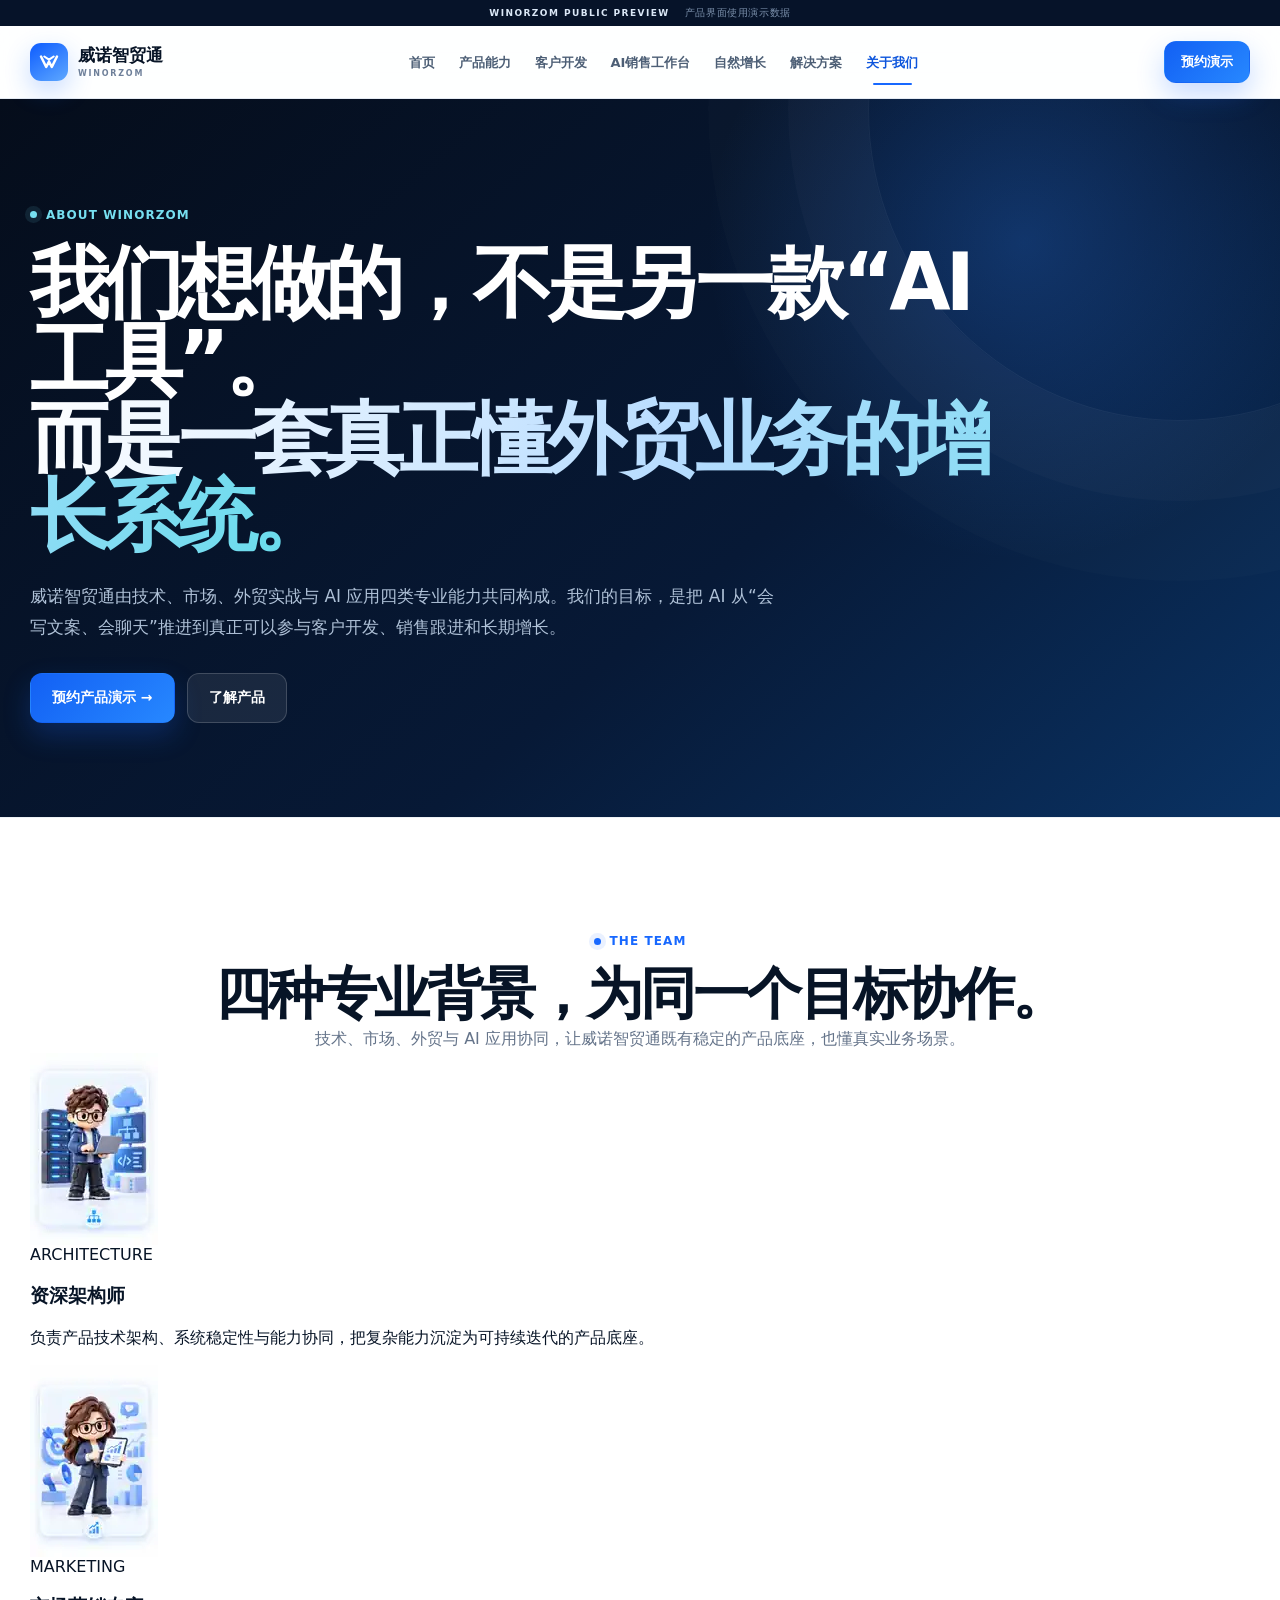
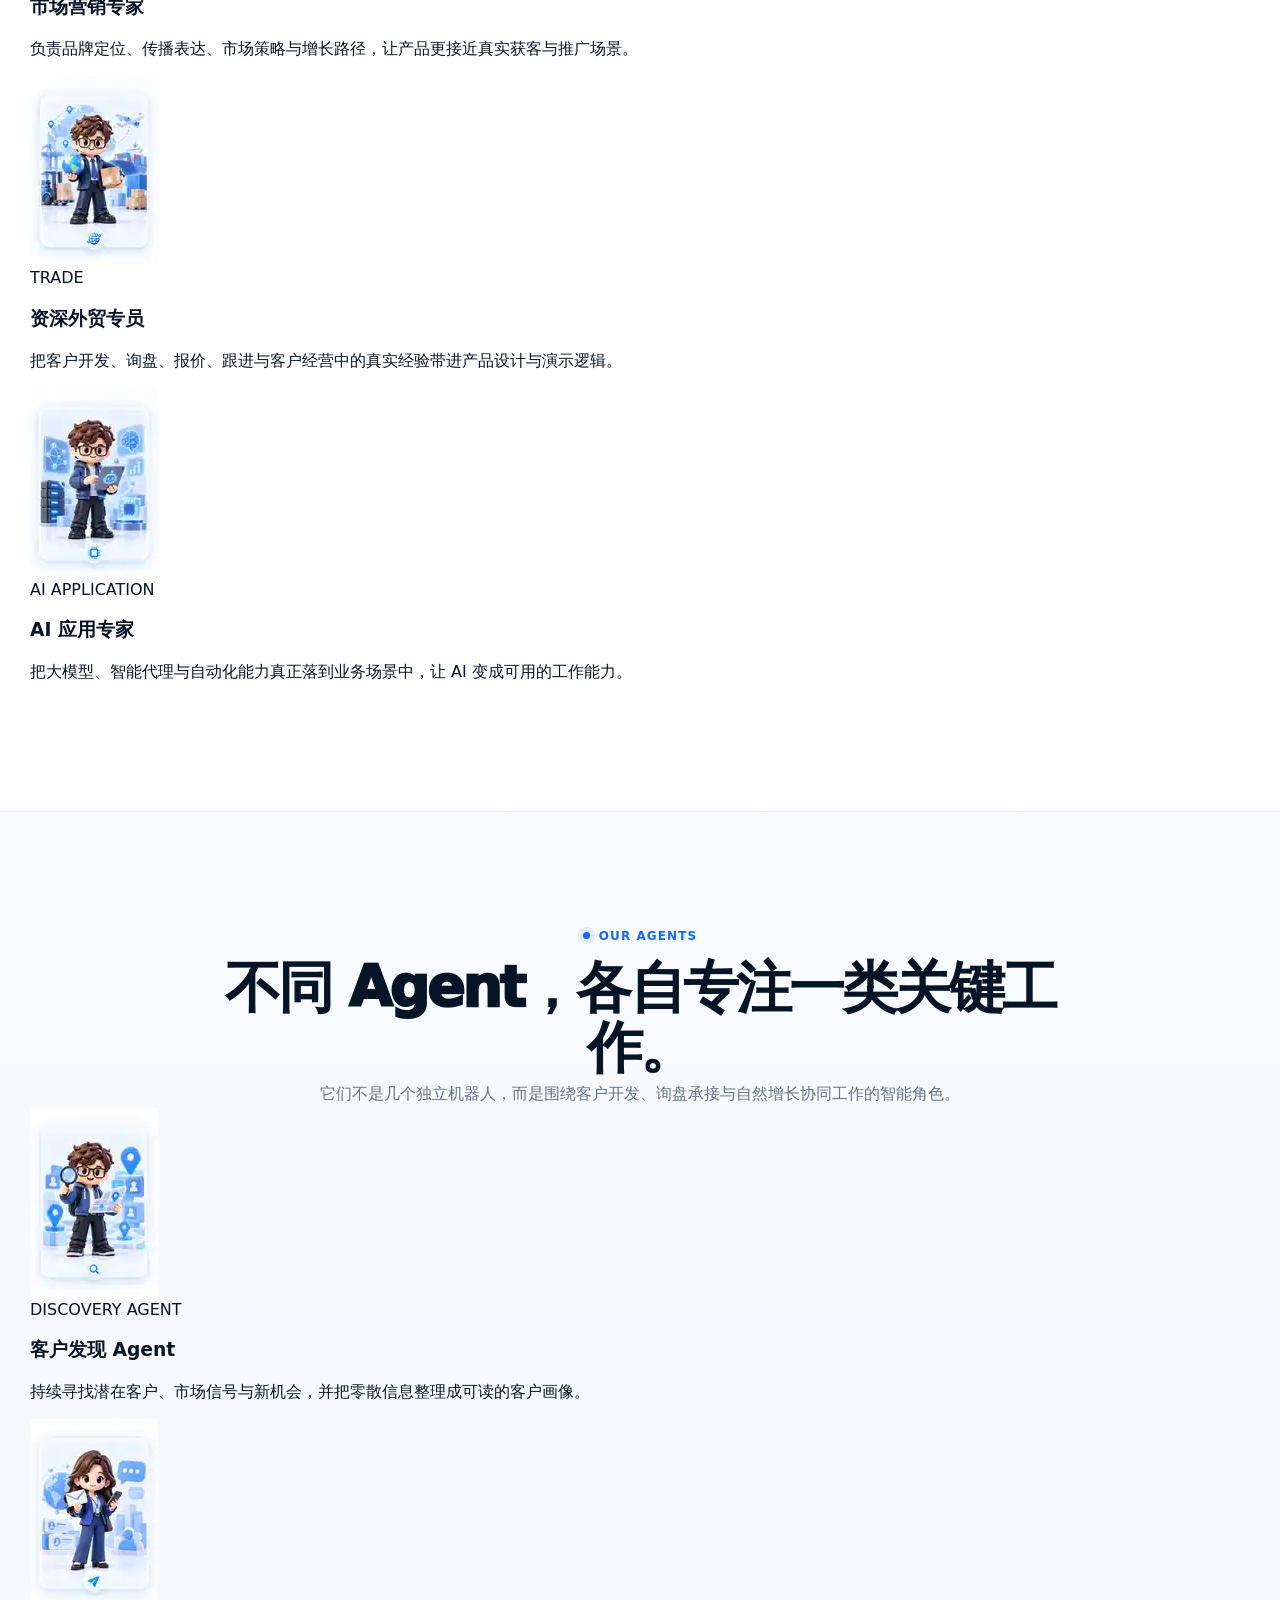
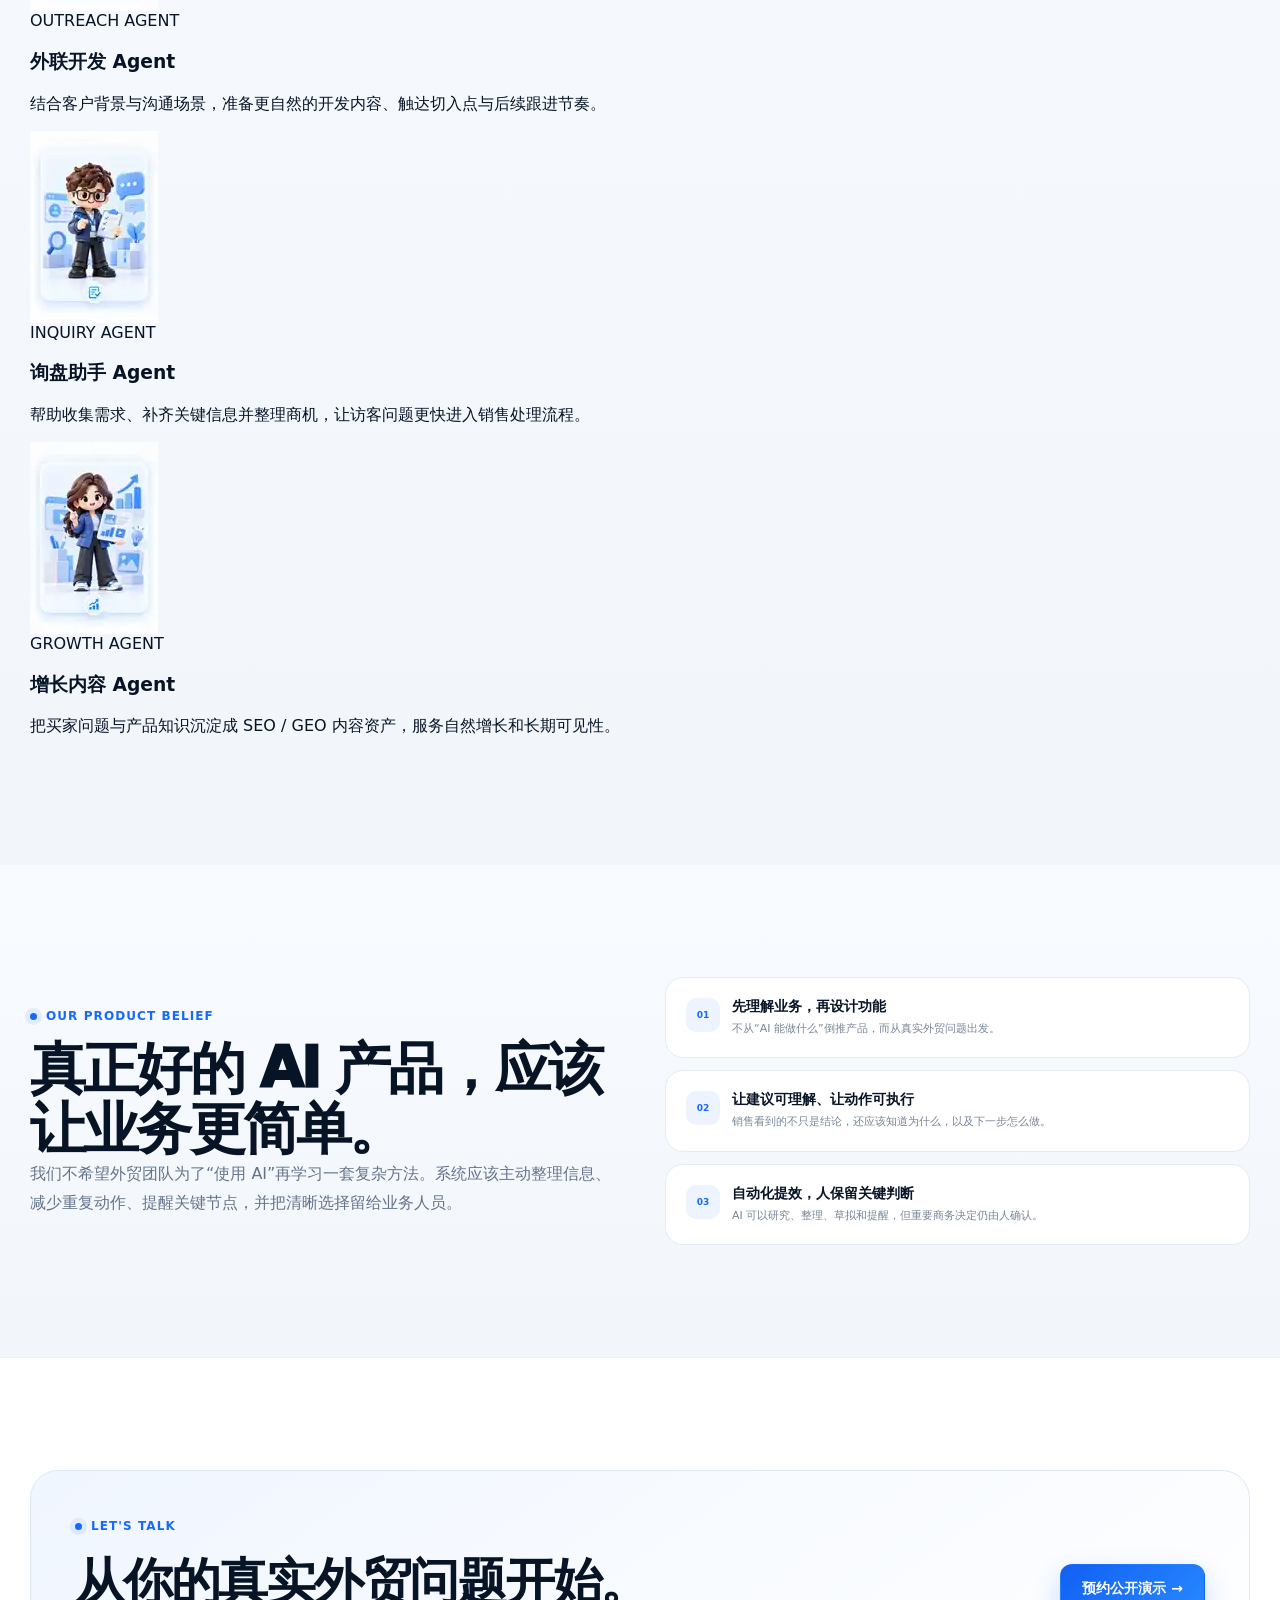
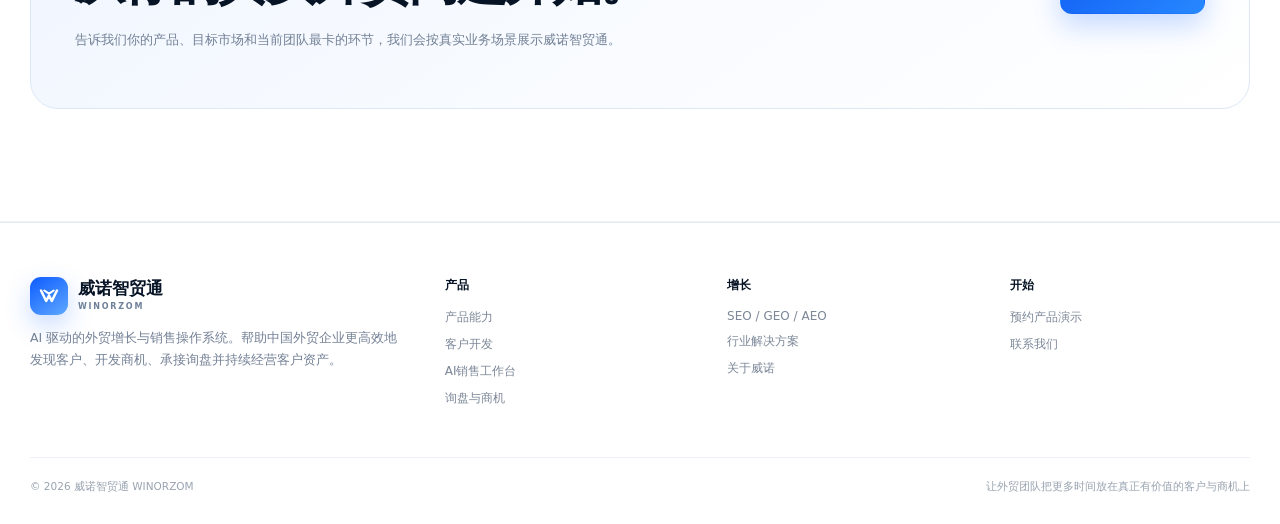
==== commit f7a8d562: "feat: replace combined artwork with individual team and Agent cards" ====
--- a/about.html
+++ b/about.html
@@ -19,8 +19,22 @@
 <main>
 <section class="about-hero"><div class="container"><div class="about-hero-inner"><span class="eyebrow light">ABOUT WINORZOM</span><h1>我们想做的，不是另一款“AI 工具”。<br><span>而是一套真正懂外贸业务的增长系统。</span></h1><p>威诺智贸通由技术、市场、外贸实战与 AI 应用四类专业能力共同构成。我们的目标，是把 AI 从“会写文案、会聊天”推进到真正可以参与客户开发、销售跟进和长期增长。</p><div class="hero-actions"><a class="btn btn-primary" href="#" data-demo>预约产品演示 →</a><a class="btn btn-glass" href="product.html">了解产品</a></div></div></div></section>
 
-<section class="section white lego-intro-section"><div class="container"><div class="center"><span class="eyebrow">THE TEAM</span><h2 class="section-title">专业团队，负责把产品真正做成。</h2><p class="section-desc">技术、市场、外贸与 AI 应用协同，让威诺智贸通既有稳定的产品底座，也懂真实业务场景。</p></div><article class="lego-feature"><img src="assets/team-lego-intro.webp" alt="威诺智贸通团队卡通介绍"><div class="lego-feature-copy"><span class="eyebrow">TEAM INTRO</span><h3>团队介绍</h3><div class="lego-copy-grid"><div><b>资深架构师</b><span>负责产品架构、系统稳定性与底层能力协同。</span></div><div><b>市场营销专家</b><span>负责品牌定位、增长策略、内容与推广路径。</span></div><div><b>资深外贸专员</b><span>把客户开发、询盘、报价与跟进经验带进产品。</span></div><div><b>AI 应用专家</b><span>把大模型、智能代理与自动化落到真实场景。</span></div></div></div></article></div></section>
-<section class="section soft lego-intro-section"><div class="container"><div class="center"><span class="eyebrow">OUR AGENTS</span><h2 class="section-title">不同 Agent 分工协作，持续推动增长。</h2><p class="section-desc">它们不是几个独立机器人，而是围绕客户开发、询盘承接与自然增长协同工作的智能角色。</p></div><article class="lego-feature reverse"><img src="assets/agent-lego-intro.webp" alt="威诺智贸通Agent卡通介绍"><div class="lego-feature-copy"><span class="eyebrow">AGENT INTRO</span><h3>Agent 介绍</h3><div class="lego-copy-grid"><div><b>客户发现 Agent</b><span>持续寻找潜在客户，整理企业与市场信息。</span></div><div><b>外联开发 Agent</b><span>准备更自然的开发内容与合理跟进节奏。</span></div><div><b>询盘助手 Agent</b><span>收集需求、补齐关键信息并协助形成商机。</span></div><div><b>增长内容 Agent</b><span>把真实买家问题沉淀成 SEO / GEO 内容机会。</span></div></div></div></article></div></section>
+<section class="section white avatar-role-section"><div class="container">
+<div class="center"><span class="eyebrow">THE TEAM</span><h2 class="section-title">四种专业背景，为同一个目标协作。</h2><p class="section-desc">技术、市场、外贸与 AI 应用协同，让威诺智贸通既有稳定的产品底座，也懂真实业务场景。</p></div>
+<div class="avatar-role-grid">
+<article class="avatar-role-card"><img src="assets/team-architect.webp" alt="资深架构师卡通头像"><span class="avatar-role-tag">ARCHITECTURE</span><h3>资深架构师</h3><p>负责产品技术架构、系统稳定性与能力协同，把复杂能力沉淀为可持续迭代的产品底座。</p></article>
+<article class="avatar-role-card"><img src="assets/team-marketing.webp" alt="市场营销专家卡通头像"><span class="avatar-role-tag">MARKETING</span><h3>市场营销专家</h3><p>负责品牌定位、传播表达、市场策略与增长路径，让产品更接近真实获客与推广场景。</p></article>
+<article class="avatar-role-card"><img src="assets/team-trade.webp" alt="资深外贸专员卡通头像"><span class="avatar-role-tag">TRADE</span><h3>资深外贸专员</h3><p>把客户开发、询盘、报价、跟进与客户经营中的真实经验带进产品设计与演示逻辑。</p></article>
+<article class="avatar-role-card"><img src="assets/team-ai.webp" alt="AI应用专家卡通头像"><span class="avatar-role-tag">AI APPLICATION</span><h3>AI 应用专家</h3><p>把大模型、智能代理与自动化能力真正落到业务场景中，让 AI 变成可用的工作能力。</p></article>
+</div></div></section>
+<section class="section soft avatar-role-section"><div class="container">
+<div class="center"><span class="eyebrow">OUR AGENTS</span><h2 class="section-title">不同 Agent，各自专注一类关键工作。</h2><p class="section-desc">它们不是几个独立机器人，而是围绕客户开发、询盘承接与自然增长协同工作的智能角色。</p></div>
+<div class="avatar-role-grid">
+<article class="avatar-role-card"><img src="assets/agent-discovery.webp" alt="客户发现Agent卡通头像"><span class="avatar-role-tag">DISCOVERY AGENT</span><h3>客户发现 Agent</h3><p>持续寻找潜在客户、市场信号与新机会，并把零散信息整理成可读的客户画像。</p></article>
+<article class="avatar-role-card"><img src="assets/agent-outreach.webp" alt="外联开发Agent卡通头像"><span class="avatar-role-tag">OUTREACH AGENT</span><h3>外联开发 Agent</h3><p>结合客户背景与沟通场景，准备更自然的开发内容、触达切入点与后续跟进节奏。</p></article>
+<article class="avatar-role-card"><img src="assets/agent-inquiry.webp" alt="询盘助手Agent卡通头像"><span class="avatar-role-tag">INQUIRY AGENT</span><h3>询盘助手 Agent</h3><p>帮助收集需求、补齐关键信息并整理商机，让访客问题更快进入销售处理流程。</p></article>
+<article class="avatar-role-card"><img src="assets/agent-growth.webp" alt="增长内容Agent卡通头像"><span class="avatar-role-tag">GROWTH AGENT</span><h3>增长内容 Agent</h3><p>把买家问题与产品知识沉淀成 SEO / GEO 内容资产，服务自然增长和长期可见性。</p></article>
+</div></div></section>
 <section class="section soft"><div class="container"><div class="split"><div><span class="eyebrow">OUR PRODUCT BELIEF</span><h2 class="section-title">真正好的 AI 产品，应该让业务更简单。</h2><p class="section-desc">我们不希望外贸团队为了“使用 AI”再学习一套复杂方法。系统应该主动整理信息、减少重复动作、提醒关键节点，并把清晰选择留给业务人员。</p></div>
 <div class="belief-stack"><div><i>01</i><b>先理解业务，再设计功能</b><span>不从“AI 能做什么”倒推产品，而从真实外贸问题出发。</span></div><div><i>02</i><b>让建议可理解、让动作可执行</b><span>销售看到的不只是结论，还应该知道为什么，以及下一步怎么做。</span></div><div><i>03</i><b>自动化提效，人保留关键判断</b><span>AI 可以研究、整理、草拟和提醒，但重要商务决定仍由人确认。</span></div></div></div></div></section>
 
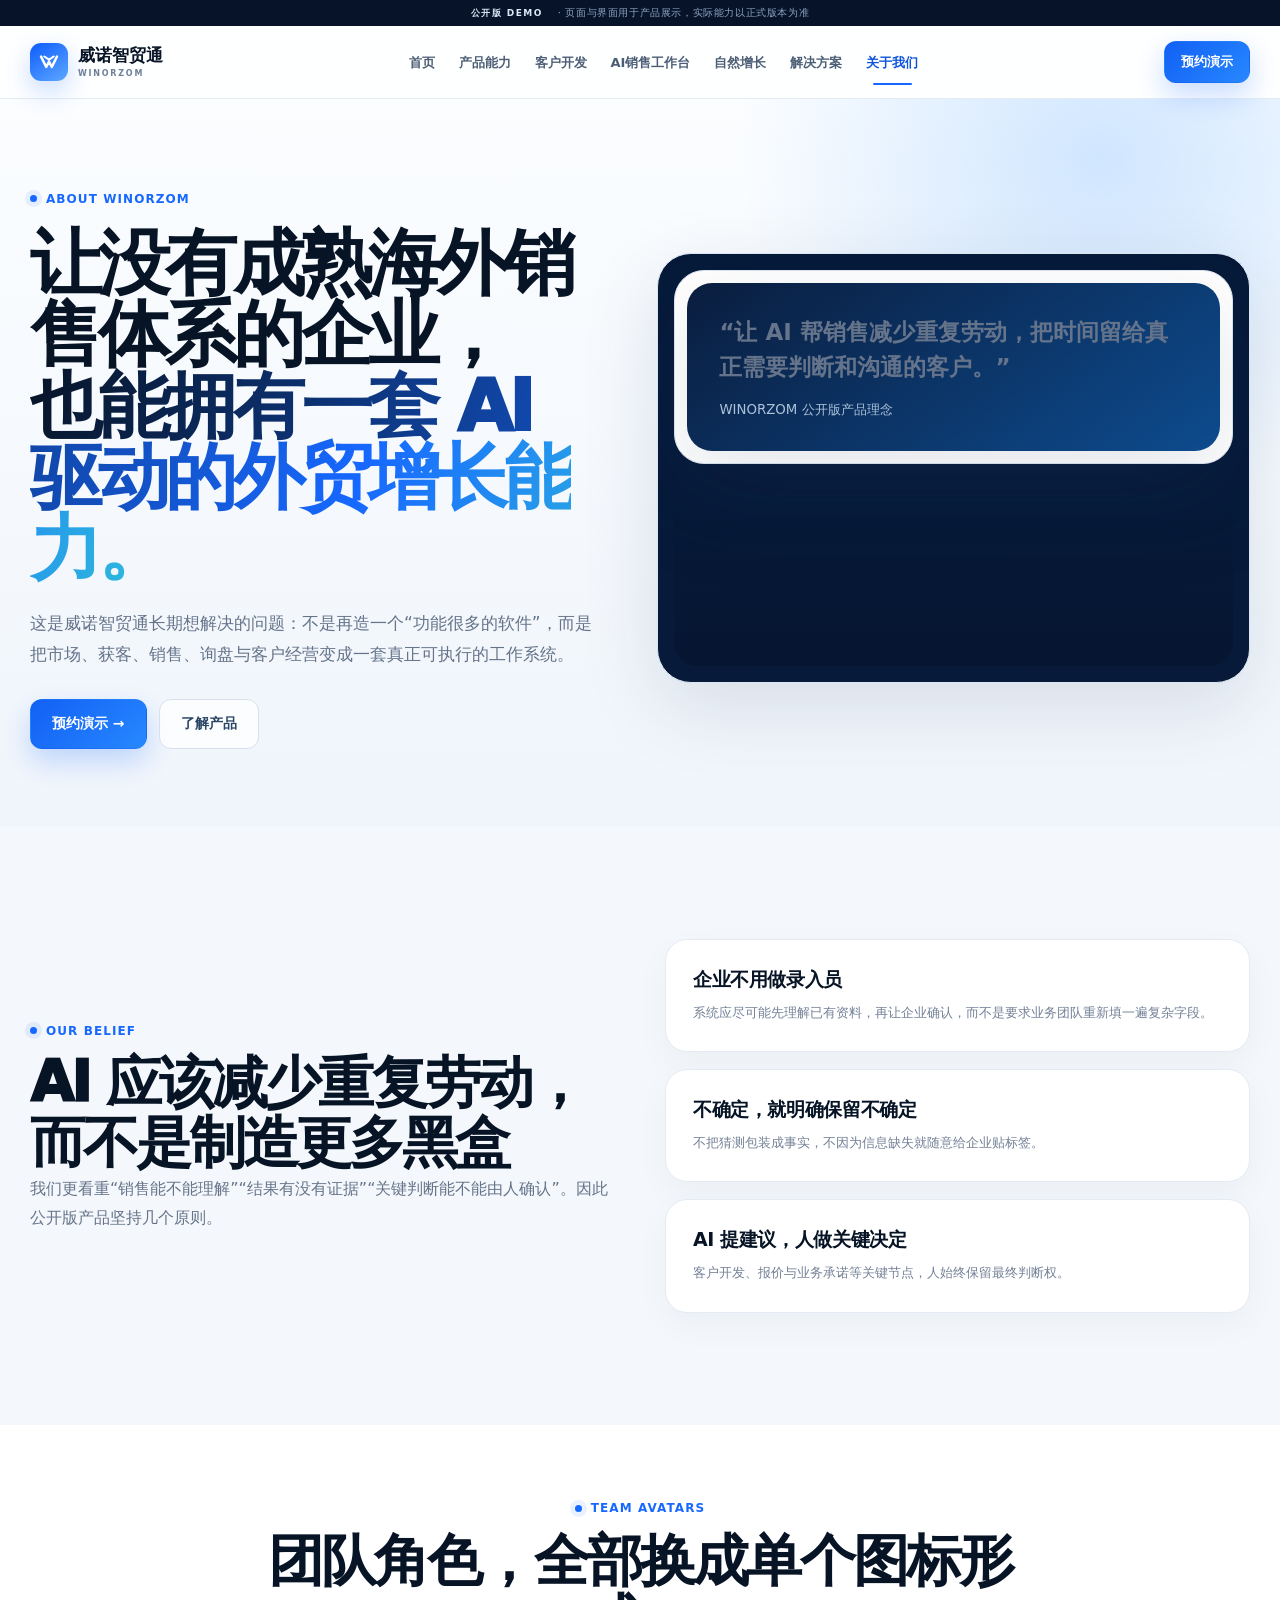
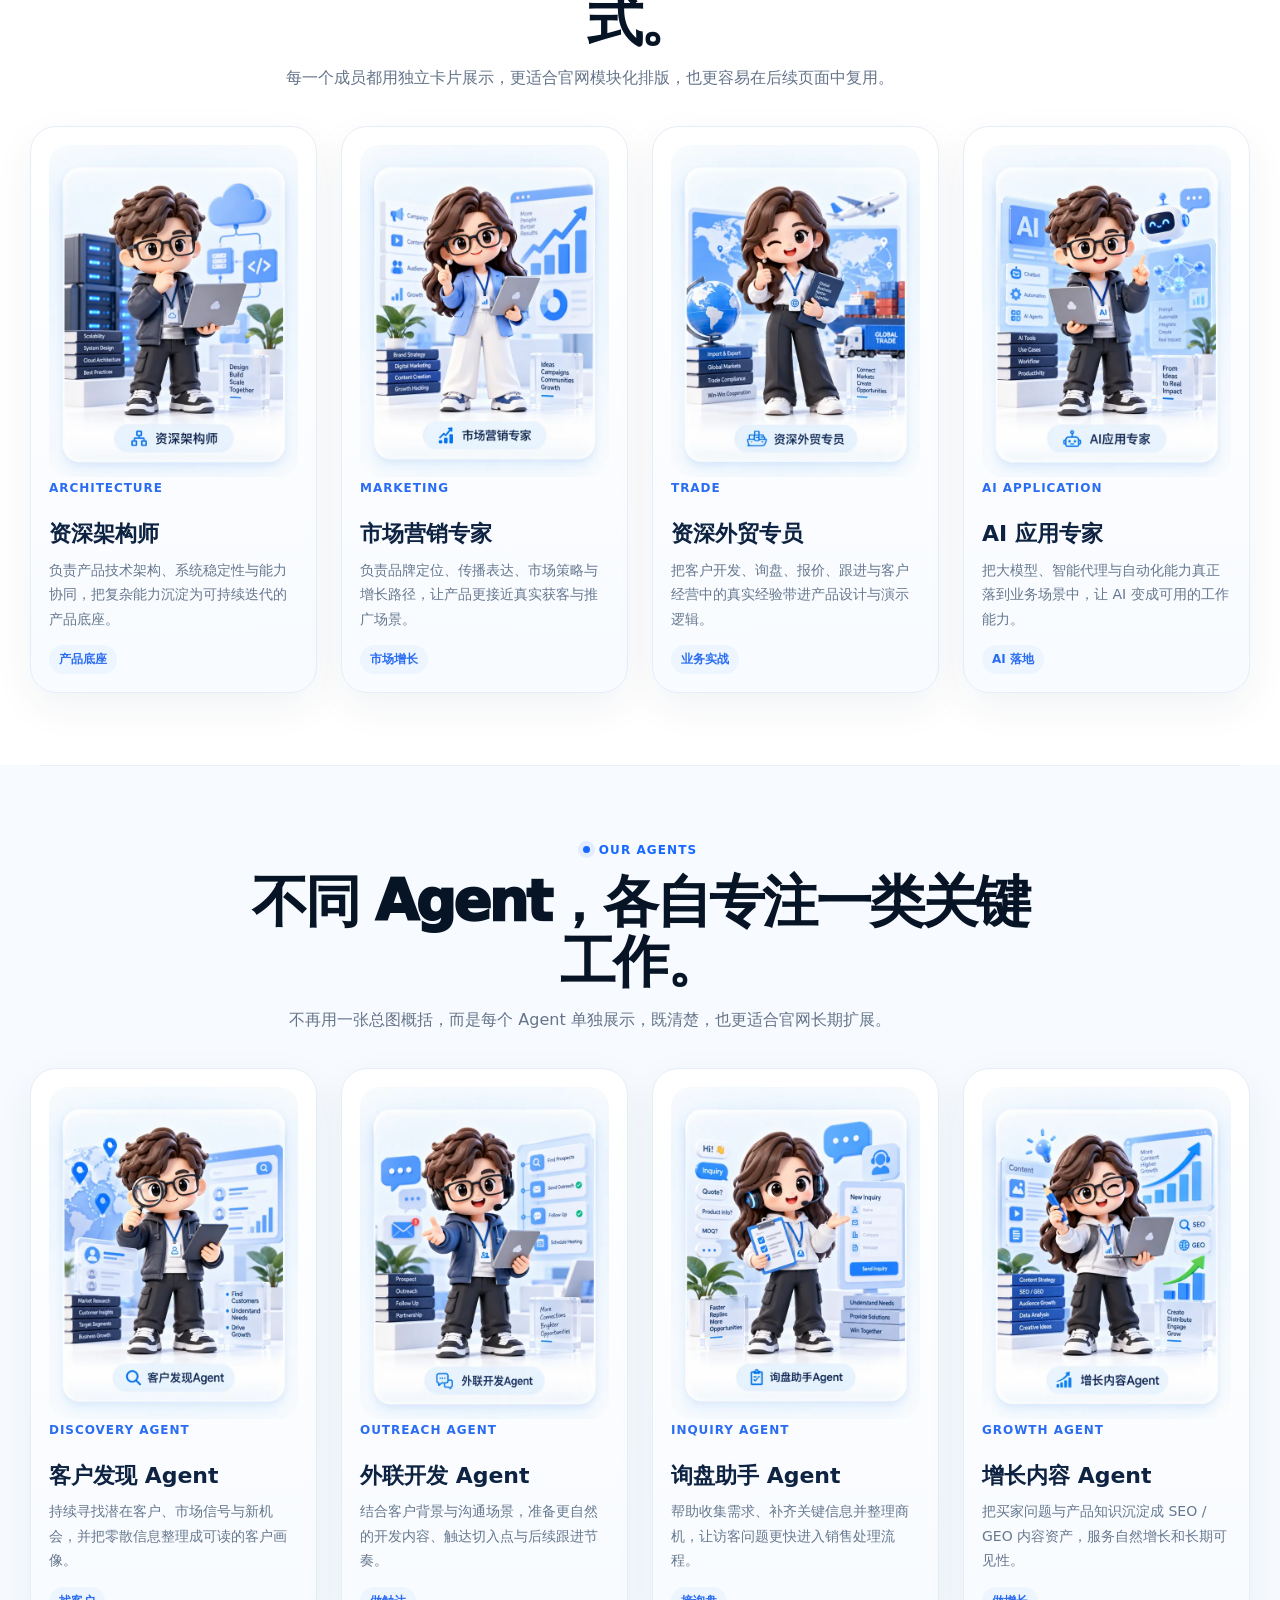
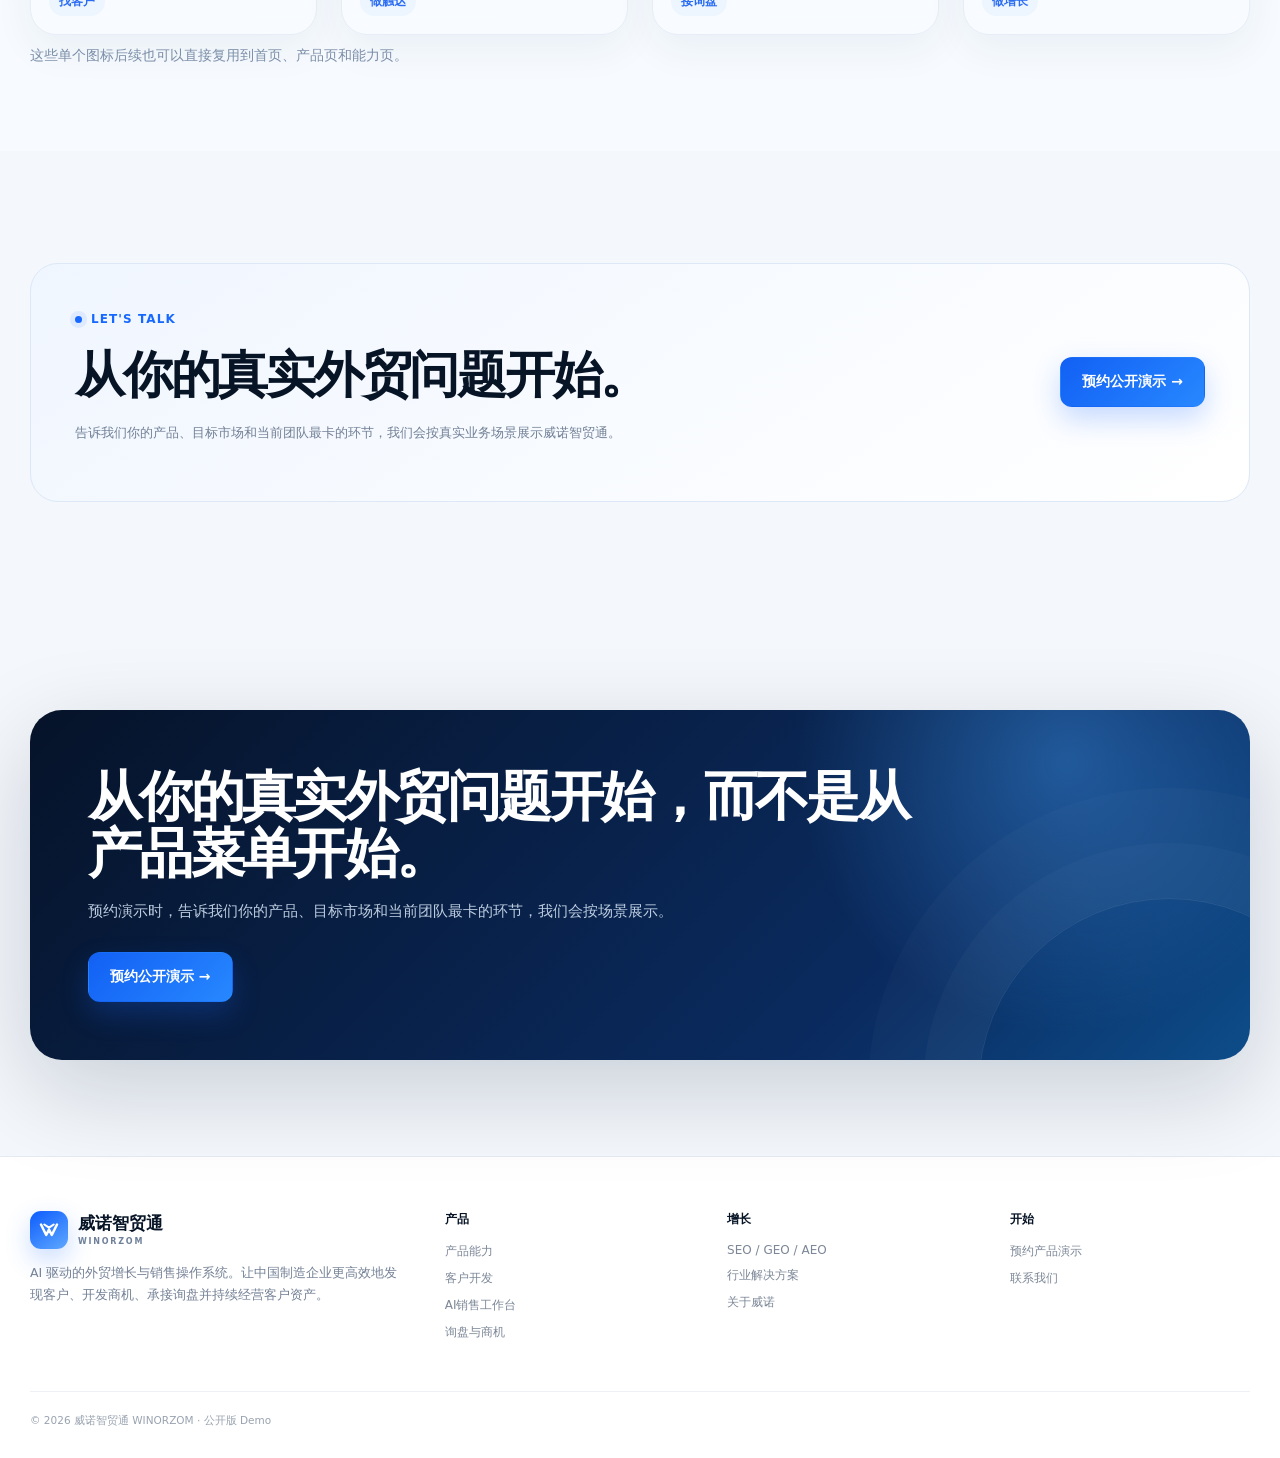
==== commit af5c3ae0: "about: 并入团队与 Agent 头像版页面及其 v5 配图" ====
--- a/about.html
+++ b/about.html
@@ -1,51 +1,16 @@
-<!doctype html><html lang="zh-CN"><head>
-<meta charset="utf-8"><meta name="viewport" content="width=device-width,initial-scale=1"><meta name="theme-color" content="#061329">
-<link rel="icon" href="assets/favicon.svg" type="image/svg+xml"><link rel="stylesheet" href="assets/site.css">
-<meta property="og:type" content="website"><meta property="og:site_name" content="威诺智贸通 WINORZOM"><meta property="og:image" content="assets/hero-ai-trade.webp">
-<title>关于威诺智贸通｜AI外贸增长与销售操作系统</title><meta name="description" content="威诺智贸通由资深架构师、市场营销专家、资深外贸专员与AI应用专家共同打造，致力于把AI真正应用到外贸增长和销售业务中。"><meta property="og:title" content="关于威诺智贸通｜AI外贸增长与销售操作系统"><meta property="og:description" content="威诺智贸通由资深架构师、市场营销专家、资深外贸专员与AI应用专家共同打造，致力于把AI真正应用到外贸增长和销售业务中。">
-<script type="application/ld+json">{"@context":"https://schema.org","@type":"Organization","name":"威诺智贸通","alternateName":"WINORZOM","description":"面向中国外贸企业的AI外贸增长与销售操作系统。"}</script>
-<script type="application/ld+json">{"@context":"https://schema.org","@type":"SoftwareApplication","name":"威诺智贸通 WINORZOM","applicationCategory":"BusinessApplication","operatingSystem":"Web","description":"帮助外贸企业发现客户、开发商机、承接询盘、推进销售并持续经营客户资产。"}</script></head><body> <div class="demo-strip"><b>WINORZOM PUBLIC PREVIEW</b><span>产品界面使用演示数据</span></div>
-<div class="nav-wrap"><div class="container"><nav>
-<a class="brand" href="index.html" aria-label="威诺智贸通首页">
-  <span class="brand-mark"><svg viewBox="0 0 24 24" fill="none"><path d="M4 6.5 9.2 17 12 11.6 14.8 17 20 6.5" stroke="white" stroke-width="2.5" stroke-linecap="round" stroke-linejoin="round"/><path d="m7.3 6.5 4.7 3.2 4.7-3.2" stroke="white" stroke-width="2.1" stroke-linecap="round"/></svg></span>
-  <span><div class="brand-cn">威诺智贸通</div><div class="brand-en">WINORZOM</div></span>
-</a>
-<div class="nav-links">
-<a data-nav href="index.html">首页</a><a data-nav href="product.html">产品能力</a><a data-nav href="customer-development.html">客户开发</a><a data-nav href="sales-workbench.html">AI销售工作台</a><a data-nav href="growth.html">自然增长</a><a data-nav href="solutions.html">解决方案</a><a data-nav href="about.html">关于我们</a>
-</div>
-<div class="nav-actions"><button class="btn btn-ghost btn-sm menu-btn" aria-label="打开菜单">☰</button><a class="btn btn-primary btn-sm" href="#" data-demo>预约演示</a></div>
-</nav></div></div>
-<div class="mobile-menu"><a href="index.html">首页</a><a href="product.html">产品能力</a><a href="customer-development.html">客户开发</a><a href="sales-workbench.html">AI销售工作台</a><a href="inquiry.html">询盘与商机</a><a href="growth.html">自然增长</a><a href="solutions.html">解决方案</a><a href="about.html">关于我们</a></div>
-<main>
-<section class="about-hero"><div class="container"><div class="about-hero-inner"><span class="eyebrow light">ABOUT WINORZOM</span><h1>我们想做的，不是另一款“AI 工具”。<br><span>而是一套真正懂外贸业务的增长系统。</span></h1><p>威诺智贸通由技术、市场、外贸实战与 AI 应用四类专业能力共同构成。我们的目标，是把 AI 从“会写文案、会聊天”推进到真正可以参与客户开发、销售跟进和长期增长。</p><div class="hero-actions"><a class="btn btn-primary" href="#" data-demo>预约产品演示 →</a><a class="btn btn-glass" href="product.html">了解产品</a></div></div></div></section>
-
-<section class="section white avatar-role-section"><div class="container">
-<div class="center"><span class="eyebrow">THE TEAM</span><h2 class="section-title">四种专业背景，为同一个目标协作。</h2><p class="section-desc">技术、市场、外贸与 AI 应用协同，让威诺智贸通既有稳定的产品底座，也懂真实业务场景。</p></div>
-<div class="avatar-role-grid">
-<article class="avatar-role-card"><img src="assets/team-architect.webp" alt="资深架构师卡通头像"><span class="avatar-role-tag">ARCHITECTURE</span><h3>资深架构师</h3><p>负责产品技术架构、系统稳定性与能力协同，把复杂能力沉淀为可持续迭代的产品底座。</p></article>
-<article class="avatar-role-card"><img src="assets/team-marketing.webp" alt="市场营销专家卡通头像"><span class="avatar-role-tag">MARKETING</span><h3>市场营销专家</h3><p>负责品牌定位、传播表达、市场策略与增长路径，让产品更接近真实获客与推广场景。</p></article>
-<article class="avatar-role-card"><img src="assets/team-trade.webp" alt="资深外贸专员卡通头像"><span class="avatar-role-tag">TRADE</span><h3>资深外贸专员</h3><p>把客户开发、询盘、报价、跟进与客户经营中的真实经验带进产品设计与演示逻辑。</p></article>
-<article class="avatar-role-card"><img src="assets/team-ai.webp" alt="AI应用专家卡通头像"><span class="avatar-role-tag">AI APPLICATION</span><h3>AI 应用专家</h3><p>把大模型、智能代理与自动化能力真正落到业务场景中，让 AI 变成可用的工作能力。</p></article>
-</div></div></section>
-<section class="section soft avatar-role-section"><div class="container">
-<div class="center"><span class="eyebrow">OUR AGENTS</span><h2 class="section-title">不同 Agent，各自专注一类关键工作。</h2><p class="section-desc">它们不是几个独立机器人，而是围绕客户开发、询盘承接与自然增长协同工作的智能角色。</p></div>
-<div class="avatar-role-grid">
-<article class="avatar-role-card"><img src="assets/agent-discovery.webp" alt="客户发现Agent卡通头像"><span class="avatar-role-tag">DISCOVERY AGENT</span><h3>客户发现 Agent</h3><p>持续寻找潜在客户、市场信号与新机会，并把零散信息整理成可读的客户画像。</p></article>
-<article class="avatar-role-card"><img src="assets/agent-outreach.webp" alt="外联开发Agent卡通头像"><span class="avatar-role-tag">OUTREACH AGENT</span><h3>外联开发 Agent</h3><p>结合客户背景与沟通场景，准备更自然的开发内容、触达切入点与后续跟进节奏。</p></article>
-<article class="avatar-role-card"><img src="assets/agent-inquiry.webp" alt="询盘助手Agent卡通头像"><span class="avatar-role-tag">INQUIRY AGENT</span><h3>询盘助手 Agent</h3><p>帮助收集需求、补齐关键信息并整理商机，让访客问题更快进入销售处理流程。</p></article>
-<article class="avatar-role-card"><img src="assets/agent-growth.webp" alt="增长内容Agent卡通头像"><span class="avatar-role-tag">GROWTH AGENT</span><h3>增长内容 Agent</h3><p>把买家问题与产品知识沉淀成 SEO / GEO 内容资产，服务自然增长和长期可见性。</p></article>
-</div></div></section>
-<section class="section soft"><div class="container"><div class="split"><div><span class="eyebrow">OUR PRODUCT BELIEF</span><h2 class="section-title">真正好的 AI 产品，应该让业务更简单。</h2><p class="section-desc">我们不希望外贸团队为了“使用 AI”再学习一套复杂方法。系统应该主动整理信息、减少重复动作、提醒关键节点，并把清晰选择留给业务人员。</p></div>
-<div class="belief-stack"><div><i>01</i><b>先理解业务，再设计功能</b><span>不从“AI 能做什么”倒推产品，而从真实外贸问题出发。</span></div><div><i>02</i><b>让建议可理解、让动作可执行</b><span>销售看到的不只是结论，还应该知道为什么，以及下一步怎么做。</span></div><div><i>03</i><b>自动化提效，人保留关键判断</b><span>AI 可以研究、整理、草拟和提醒，但重要商务决定仍由人确认。</span></div></div></div></div></section>
-
-<section class="section white" id="contact"><div class="container"><div class="contact-panel"><div><span class="eyebrow">LET'S TALK</span><h2>从你的真实外贸问题开始。</h2><p>告诉我们你的产品、目标市场和当前团队最卡的环节，我们会按真实业务场景展示威诺智贸通。</p></div><a class="btn btn-primary" href="#" data-demo>预约公开演示 →</a></div></div></section>
-</main><footer><div class="container"><div class="footer-grid">
-<div class="footer-brand"><a class="brand" href="index.html" aria-label="威诺智贸通首页">
-  <span class="brand-mark"><svg viewBox="0 0 24 24" fill="none"><path d="M4 6.5 9.2 17 12 11.6 14.8 17 20 6.5" stroke="white" stroke-width="2.5" stroke-linecap="round" stroke-linejoin="round"/><path d="m7.3 6.5 4.7 3.2 4.7-3.2" stroke="white" stroke-width="2.1" stroke-linecap="round"/></svg></span>
-  <span><div class="brand-cn">威诺智贸通</div><div class="brand-en">WINORZOM</div></span>
-</a><p>AI 驱动的外贸增长与销售操作系统。帮助中国外贸企业更高效地发现客户、开发商机、承接询盘并持续经营客户资产。</p></div>
-<div class="footer-col"><h4>产品</h4><a href="product.html">产品能力</a><a href="customer-development.html">客户开发</a><a href="sales-workbench.html">AI销售工作台</a><a href="inquiry.html">询盘与商机</a></div>
-<div class="footer-col"><h4>增长</h4><a href="growth.html">SEO / GEO / AEO</a><a href="solutions.html">行业解决方案</a><a href="about.html">关于威诺</a></div>
-<div class="footer-col"><h4>开始</h4><a href="#" data-demo>预约产品演示</a><a href="about.html#contact">联系我们</a></div>
-</div><div class="copyright"><span>© 2026 威诺智贸通 WINORZOM</span><span>让外贸团队把更多时间放在真正有价值的客户与商机上</span></div></div></footer>
-<div class="modal" id="demoModal"><div class="modal-card"><button class="modal-close" aria-label="关闭">×</button><h3>预约威诺智贸通演示</h3><p>告诉我们你的行业、产品和目标市场，我们会按真实外贸场景展示产品。</p><form class="form" id="demoForm"><input required placeholder="公司名称"><input required placeholder="姓名 / 称呼"><input required placeholder="手机或微信"><textarea placeholder="你的产品、目标市场或当前最想解决的问题"></textarea><button class="btn btn-primary" type="submit">提交预约</button><div class="form-note">当前为公开预览环境，表单仅模拟提交体验。</div><div class="form-success">已模拟提交成功。正式版可接入 CRM、邮件或企业微信等承接方式。</div></form></div></div><script src="assets/site.js"></script></body></html>+<!doctype html><html lang="zh-CN"><head><meta charset="utf-8"><meta name="viewport" content="width=device-width,initial-scale=1"><meta name="theme-color" content="#f7fbff"><link rel="icon" href="assets/favicon.svg" type="image/svg+xml"><link rel="stylesheet" href="assets/site.css"><meta property="og:type" content="website"><meta property="og:site_name" content="威诺智贸通 WINORZOM"><meta property="og:image" content="assets/hero-ai-trade.webp"><title>关于威诺智贸通｜AI外贸增长与销售操作系统</title><meta name="description" content="威诺智贸通致力于让中国制造与B2B外贸企业拥有AI驱动的市场、获客、销售、询盘与客户经营能力。"><meta property="og:title" content="关于威诺智贸通｜AI外贸增长与销售操作系统"><meta property="og:description" content="威诺智贸通致力于让中国制造与B2B外贸企业拥有AI驱动的市场、获客、销售、询盘与客户经营能力。"><script type="application/ld+json">{"@context":"https://schema.org","@type":"Organization","name":"威诺智贸通","alternateName":"WINORZOM","description":"面向中国外贸企业的AI外贸增长与销售操作系统。"}</script><style>
+.agent-avatar-section{padding:72px 0;background:#fff}.agent-avatar-section.alt{background:#f7fbff}.avatar-grid{display:grid;grid-template-columns:repeat(4,minmax(0,1fr));gap:24px;margin-top:34px}.avatar-card{background:linear-gradient(180deg,#fff,#f8fbff);border:1px solid #e6edf7;border-radius:26px;padding:18px;box-shadow:0 14px 40px rgba(18,45,92,.06);transition:transform .2s ease,box-shadow .2s ease}.avatar-card:hover{transform:translateY(-4px);box-shadow:0 22px 48px rgba(18,45,92,.10)}.avatar-card img{width:100%;display:block;border-radius:20px;background:#f5f9ff}.avatar-card h3{font-size:22px;line-height:1.2;margin:16px 0 10px;color:#0e2342}.avatar-card p{font-size:14px;line-height:1.75;color:#66788f;margin:0}.avatar-card .mini-label{display:inline-block;margin-top:14px;padding:6px 10px;border-radius:999px;background:#edf5ff;color:#2b6df2;font-size:12px;font-weight:700}.avatar-card .role-tag{display:inline-block;margin-bottom:10px;color:#2b6df2;font-size:12px;font-weight:800;letter-spacing:.08em;text-transform:uppercase}.avatar-section-head{max-width:820px;margin:0 auto;text-align:center}.avatar-section-head .section-title{margin-bottom:12px}.avatar-note{margin-top:12px;color:#7b8ea8;font-size:14px}.team-agent-divider{height:1px;background:#e8eef7;margin:0 auto;max-width:1200px}.copyright span:last-child{display:none}@media (max-width:1100px){.avatar-grid{grid-template-columns:repeat(2,minmax(0,1fr))}}@media (max-width:680px){.agent-avatar-section{padding:54px 0}.avatar-grid{grid-template-columns:1fr;gap:18px}.avatar-card{padding:14px;border-radius:22px}.avatar-card h3{font-size:20px}.avatar-card p{font-size:13px}}
+</style></head><body><div class="demo-strip"><b>公开版 DEMO</b> · 页面与界面用于产品展示，实际能力以正式版本为准</div><div class="nav-wrap"><div class="container"><nav><a class="brand" href="index.html" aria-label="威诺智贸通首页"><span class="brand-mark"><svg viewBox="0 0 24 24" fill="none"><path d="M4 6.5 9.2 17 12 11.6 14.8 17 20 6.5" stroke="white" stroke-width="2.5" stroke-linecap="round" stroke-linejoin="round"/><path d="m7.3 6.5 4.7 3.2 4.7-3.2" stroke="white" stroke-width="2.1" stroke-linecap="round"/></svg></span><span><div class="brand-cn">威诺智贸通</div><div class="brand-en">WINORZOM</div></span></a><div class="nav-links"><a data-nav href="index.html">首页</a><a data-nav href="product.html">产品能力</a><a data-nav href="customer-development.html">客户开发</a><a data-nav href="sales-workbench.html">AI销售工作台</a><a data-nav href="growth.html">自然增长</a><a data-nav href="solutions.html">解决方案</a><a data-nav href="about.html">关于我们</a></div><div class="nav-actions"><button class="btn btn-ghost btn-sm menu-btn" aria-label="打开菜单">☰</button><a class="btn btn-primary btn-sm" href="#" data-demo>预约演示</a></div></nav></div></div><div class="mobile-menu"><a href="index.html">首页</a><a href="product.html">产品能力</a><a href="customer-development.html">客户开发</a><a href="sales-workbench.html">AI销售工作台</a><a href="inquiry.html">询盘与商机</a><a href="growth.html">自然增长</a><a href="solutions.html">解决方案</a><a href="about.html">关于我们</a></div><section class="page-hero"><div class="container"><div class="page-hero-grid"><div><span class="eyebrow">ABOUT WINORZOM</span><h1>让没有成熟海外销售体系的企业，<br><span class="grad">也能拥有一套 AI 驱动的外贸增长能力。</span></h1><p>这是威诺智贸通长期想解决的问题：不是再造一个“功能很多的软件”，而是把市场、获客、销售、询盘与客户经营变成一套真正可执行的工作系统。</p><div class="hero-actions"><a class="btn btn-primary" href="#" data-demo>预约演示 →</a><a class="btn btn-ghost" href="product.html">了解产品</a></div></div><div class="page-visual"><div class="mock" style="width:100%"><div class="quote-card"><p>“让 AI 帮销售减少重复劳动，把时间留给真正需要判断和沟通的客户。”</p><small>WINORZOM 公开版产品理念</small></div></div></div></div></div></section>
+<section class="section"><div class="container"><div class="split"><div><span class="eyebrow">OUR BELIEF</span><h2 class="section-title">AI 应该减少重复劳动，<br>而不是制造更多黑盒</h2><p class="section-desc">我们更看重“销售能不能理解”“结果有没有证据”“关键判断能不能由人确认”。因此公开版产品坚持几个原则。</p></div><div class="feature-grid" style="grid-template-columns:1fr"><div class="card"><h3>企业不用做录入员</h3><p>系统应尽可能先理解已有资料，再让企业确认，而不是要求业务团队重新填一遍复杂字段。</p></div><div class="card"><h3>不确定，就明确保留不确定</h3><p>不把猜测包装成事实，不因为信息缺失就随意给企业贴标签。</p></div><div class="card"><h3>AI 提建议，人做关键决定</h3><p>客户开发、报价与业务承诺等关键节点，人始终保留最终判断权。</p></div></div></div></div></section>
+<section class="agent-avatar-section"><div class="container"><div class="avatar-section-head"><span class="eyebrow">TEAM AVATARS</span><h2 class="section-title">团队角色，全部换成单个图标形式。</h2><p class="section-desc">每一个成员都用独立卡片展示，更适合官网模块化排版，也更容易在后续页面中复用。</p></div><div class="avatar-grid">
+<article class="avatar-card"><img src="assets/team-architect-v5.webp" alt="资深架构师卡通图标"><span class="role-tag">ARCHITECTURE</span><h3>资深架构师</h3><p>负责产品技术架构、系统稳定性与能力协同，把复杂能力沉淀为可持续迭代的产品底座。</p><span class="mini-label">产品底座</span></article>
+<article class="avatar-card"><img src="assets/team-marketing-v5.webp" alt="市场营销专家卡通图标"><span class="role-tag">MARKETING</span><h3>市场营销专家</h3><p>负责品牌定位、传播表达、市场策略与增长路径，让产品更接近真实获客与推广场景。</p><span class="mini-label">市场增长</span></article>
+<article class="avatar-card"><img src="assets/team-trade-v5.webp" alt="资深外贸专员卡通图标"><span class="role-tag">TRADE</span><h3>资深外贸专员</h3><p>把客户开发、询盘、报价、跟进与客户经营中的真实经验带进产品设计与演示逻辑。</p><span class="mini-label">业务实战</span></article>
+<article class="avatar-card"><img src="assets/team-ai-v5.webp" alt="AI应用专家卡通图标"><span class="role-tag">AI APPLICATION</span><h3>AI 应用专家</h3><p>把大模型、智能代理与自动化能力真正落到业务场景中，让 AI 变成可用的工作能力。</p><span class="mini-label">AI 落地</span></article>
+</div></div></section><div class="team-agent-divider"></div>
+<section class="agent-avatar-section alt"><div class="container"><div class="avatar-section-head"><span class="eyebrow">OUR AGENTS</span><h2 class="section-title">不同 Agent，各自专注一类关键工作。</h2><p class="section-desc">不再用一张总图概括，而是每个 Agent 单独展示，既清楚，也更适合官网长期扩展。</p></div><div class="avatar-grid">
+<article class="avatar-card"><img src="assets/agent-discovery-v5.webp" alt="客户发现Agent卡通图标"><span class="role-tag">DISCOVERY AGENT</span><h3>客户发现 Agent</h3><p>持续寻找潜在客户、市场信号与新机会，并把零散信息整理成可读的客户画像。</p><span class="mini-label">找客户</span></article>
+<article class="avatar-card"><img src="assets/agent-outreach-v5.webp" alt="外联开发Agent卡通图标"><span class="role-tag">OUTREACH AGENT</span><h3>外联开发 Agent</h3><p>结合客户背景与沟通场景，准备更自然的开发内容、触达切入点与后续跟进节奏。</p><span class="mini-label">做触达</span></article>
+<article class="avatar-card"><img src="assets/agent-inquiry-v5.webp" alt="询盘助手Agent卡通图标"><span class="role-tag">INQUIRY AGENT</span><h3>询盘助手 Agent</h3><p>帮助收集需求、补齐关键信息并整理商机，让访客问题更快进入销售处理流程。</p><span class="mini-label">接询盘</span></article>
+<article class="avatar-card"><img src="assets/agent-growth-v5.webp" alt="增长内容Agent卡通图标"><span class="role-tag">GROWTH AGENT</span><h3>增长内容 Agent</h3><p>把买家问题与产品知识沉淀成 SEO / GEO 内容资产，服务自然增长和长期可见性。</p><span class="mini-label">做增长</span></article>
+</div><p class="avatar-note">这些单个图标后续也可以直接复用到首页、产品页和能力页。</p></div></section><section class="section" id="contact"><div class="container"><div class="contact-panel"><div><span class="eyebrow">LET'S TALK</span><h2>从你的真实外贸问题开始。</h2><p>告诉我们你的产品、目标市场和当前团队最卡的环节，我们会按真实业务场景展示威诺智贸通。</p></div><a class="btn btn-primary" href="#" data-demo>预约公开演示 →</a></div></div></section><section class="cta"><div class="container"><div class="cta-card"><h2>从你的真实外贸问题开始，而不是从产品菜单开始。</h2><p>预约演示时，告诉我们你的产品、目标市场和当前团队最卡的环节，我们会按场景展示。</p><a class="btn btn-primary" href="#" data-demo>预约公开演示 →</a></div></div></section><footer><div class="container"><div class="footer-grid"><div class="footer-brand"><a class="brand" href="index.html" aria-label="威诺智贸通首页"><span class="brand-mark"><svg viewBox="0 0 24 24" fill="none"><path d="M4 6.5 9.2 17 12 11.6 14.8 17 20 6.5" stroke="white" stroke-width="2.5" stroke-linecap="round" stroke-linejoin="round"/><path d="m7.3 6.5 4.7 3.2 4.7-3.2" stroke="white" stroke-width="2.1" stroke-linecap="round"/></svg></span><span><div class="brand-cn">威诺智贸通</div><div class="brand-en">WINORZOM</div></span></a><p>AI 驱动的外贸增长与销售操作系统。让中国制造企业更高效地发现客户、开发商机、承接询盘并持续经营客户资产。</p></div><div class="footer-col"><h4>产品</h4><a href="product.html">产品能力</a><a href="customer-development.html">客户开发</a><a href="sales-workbench.html">AI销售工作台</a><a href="inquiry.html">询盘与商机</a></div><div class="footer-col"><h4>增长</h4><a href="growth.html">SEO / GEO / AEO</a><a href="solutions.html">行业解决方案</a><a href="about.html">关于威诺</a></div><div class="footer-col"><h4>开始</h4><a href="#" data-demo>预约产品演示</a><a href="about.html#contact">联系我们</a></div></div><div class="copyright"><span>© 2026 威诺智贸通 WINORZOM · 公开版 Demo</span><span>不展示内部数据源组合、判断规则与 Agent 编排逻辑</span></div></div></footer><div class="modal" id="demoModal"><div class="modal-card"><button class="modal-close" aria-label="关闭">×</button><h3>预约威诺智贸通演示</h3><p>告诉我们你的行业和目标市场，我们将以实际外贸场景展示产品。公开版 Demo 不会真正提交数据。</p><form class="form" id="demoForm"><input required placeholder="公司名称"><input required placeholder="姓名 / 称呼"><input required placeholder="手机或微信"><textarea placeholder="你的产品、目标市场或当前最想解决的问题"></textarea><button class="btn btn-primary" type="submit">提交预约</button><div class="form-note">Demo 环境仅模拟表单体验；正式上线后再接入企业线索系统与隐私政策。</div><div class="form-success">已模拟提交成功。正式版可接入 CRM / 邮件 / 企业微信等承接方式。</div></form></div></div><script src="assets/site.js"></script></body></html>
--- a/assets/site.css
+++ b/assets/site.css
@@ -83,3 +83,8 @@
 .lego-intro-section{overflow:hidden}.lego-feature{margin-top:44px;display:grid;grid-template-columns:1.18fr .82fr;gap:32px;align-items:center;padding:28px;border-radius:30px;background:#fff;border:1px solid var(--line);box-shadow:0 24px 70px rgba(20,58,107,.09)}.lego-feature.reverse{grid-template-columns:.82fr 1.18fr}.lego-feature.reverse img{order:2}.lego-feature img{width:100%;border-radius:22px;border:1px solid #e3ebf5;box-shadow:0 16px 40px rgba(20,58,107,.08)}.lego-feature-copy h3{font-size:34px;line-height:1.15;letter-spacing:-.035em;margin:14px 0 20px}.lego-copy-grid{display:grid;grid-template-columns:1fr 1fr;gap:12px}.lego-copy-grid>div{padding:16px;border-radius:16px;background:#f6f9fd;border:1px solid #e5ebf3}.lego-copy-grid b{display:block;font-size:13px;margin-bottom:6px;color:#142842}.lego-copy-grid span{font-size:11px;line-height:1.65;color:#738197}
 @media(max-width:900px){.lego-feature,.lego-feature.reverse{grid-template-columns:1fr}.lego-feature.reverse img{order:0}.lego-copy-grid{grid-template-columns:1fr 1fr}}
 @media(max-width:700px){.lego-feature{padding:16px;border-radius:22px;margin-top:30px}.lego-feature img{border-radius:16px}.lego-feature-copy h3{font-size:28px}.lego-copy-grid{grid-template-columns:1fr}.lego-copy-grid>div{padding:14px}}
+
+/* INDIVIDUAL ROLE AVATARS */
+.avatar-role-section{overflow:hidden}.avatar-role-grid{display:grid;grid-template-columns:repeat(4,minmax(0,1fr));gap:20px;margin-top:42px}.avatar-role-card{background:linear-gradient(180deg,#fff,#f8fbff);border:1px solid var(--line);border-radius:24px;padding:14px 14px 22px;box-shadow:0 14px 42px rgba(18,45,92,.06);transition:transform .22s ease,box-shadow .22s ease}.avatar-role-card:hover{transform:translateY(-4px);box-shadow:0 24px 55px rgba(18,45,92,.11)}.avatar-role-card img{width:100%;aspect-ratio:2/3;object-fit:cover;border-radius:19px;background:#f3f8ff}.avatar-role-tag{display:inline-block;margin-top:16px;color:#1768ff;font-size:9px;font-weight:900;letter-spacing:.11em}.avatar-role-card h3{font-size:20px;line-height:1.2;margin:8px 0 9px;color:#102642}.avatar-role-card p{font-size:12px;line-height:1.72;color:#718095;margin:0}
+@media(max-width:1060px){.avatar-role-grid{grid-template-columns:repeat(2,minmax(0,1fr))}}
+@media(max-width:700px){.avatar-role-grid{grid-template-columns:1fr;gap:16px;margin-top:28px}.avatar-role-card{padding:12px 12px 18px;border-radius:20px}.avatar-role-card img{border-radius:16px}.avatar-role-card h3{font-size:19px}}
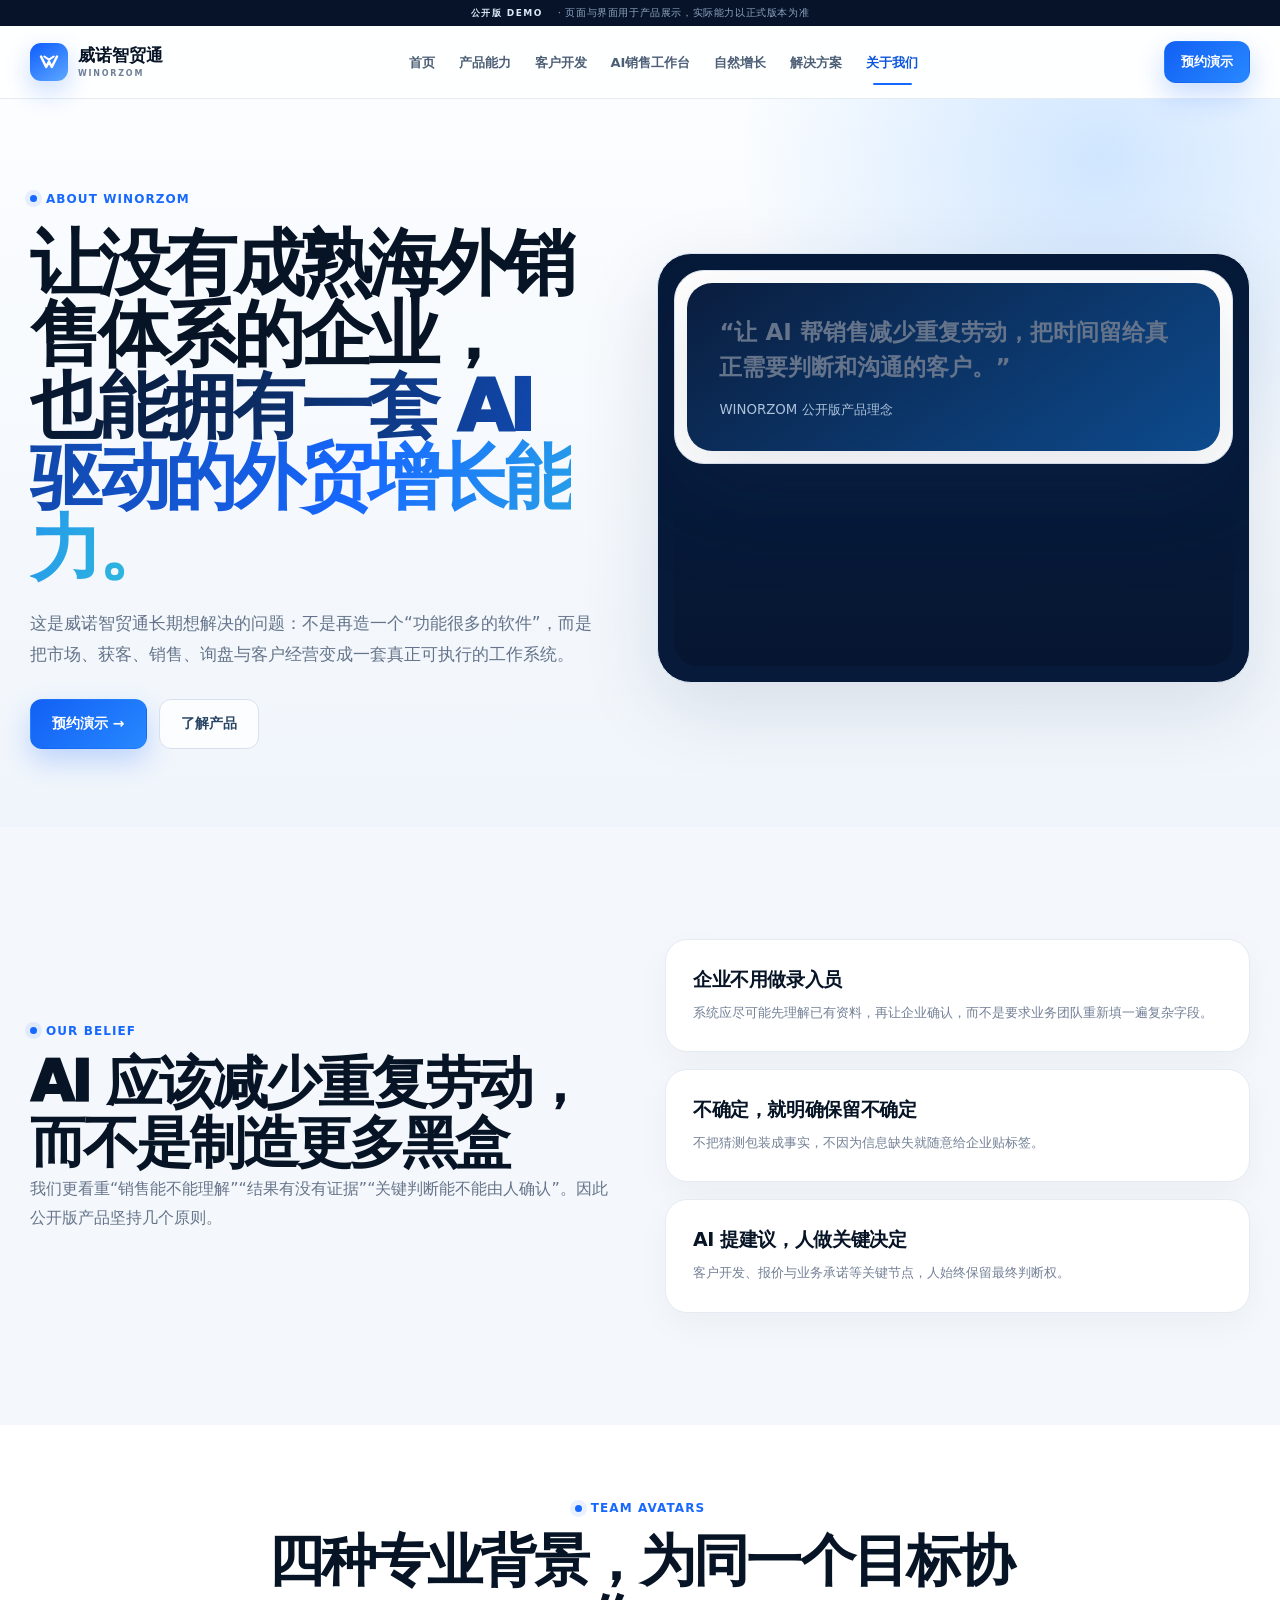
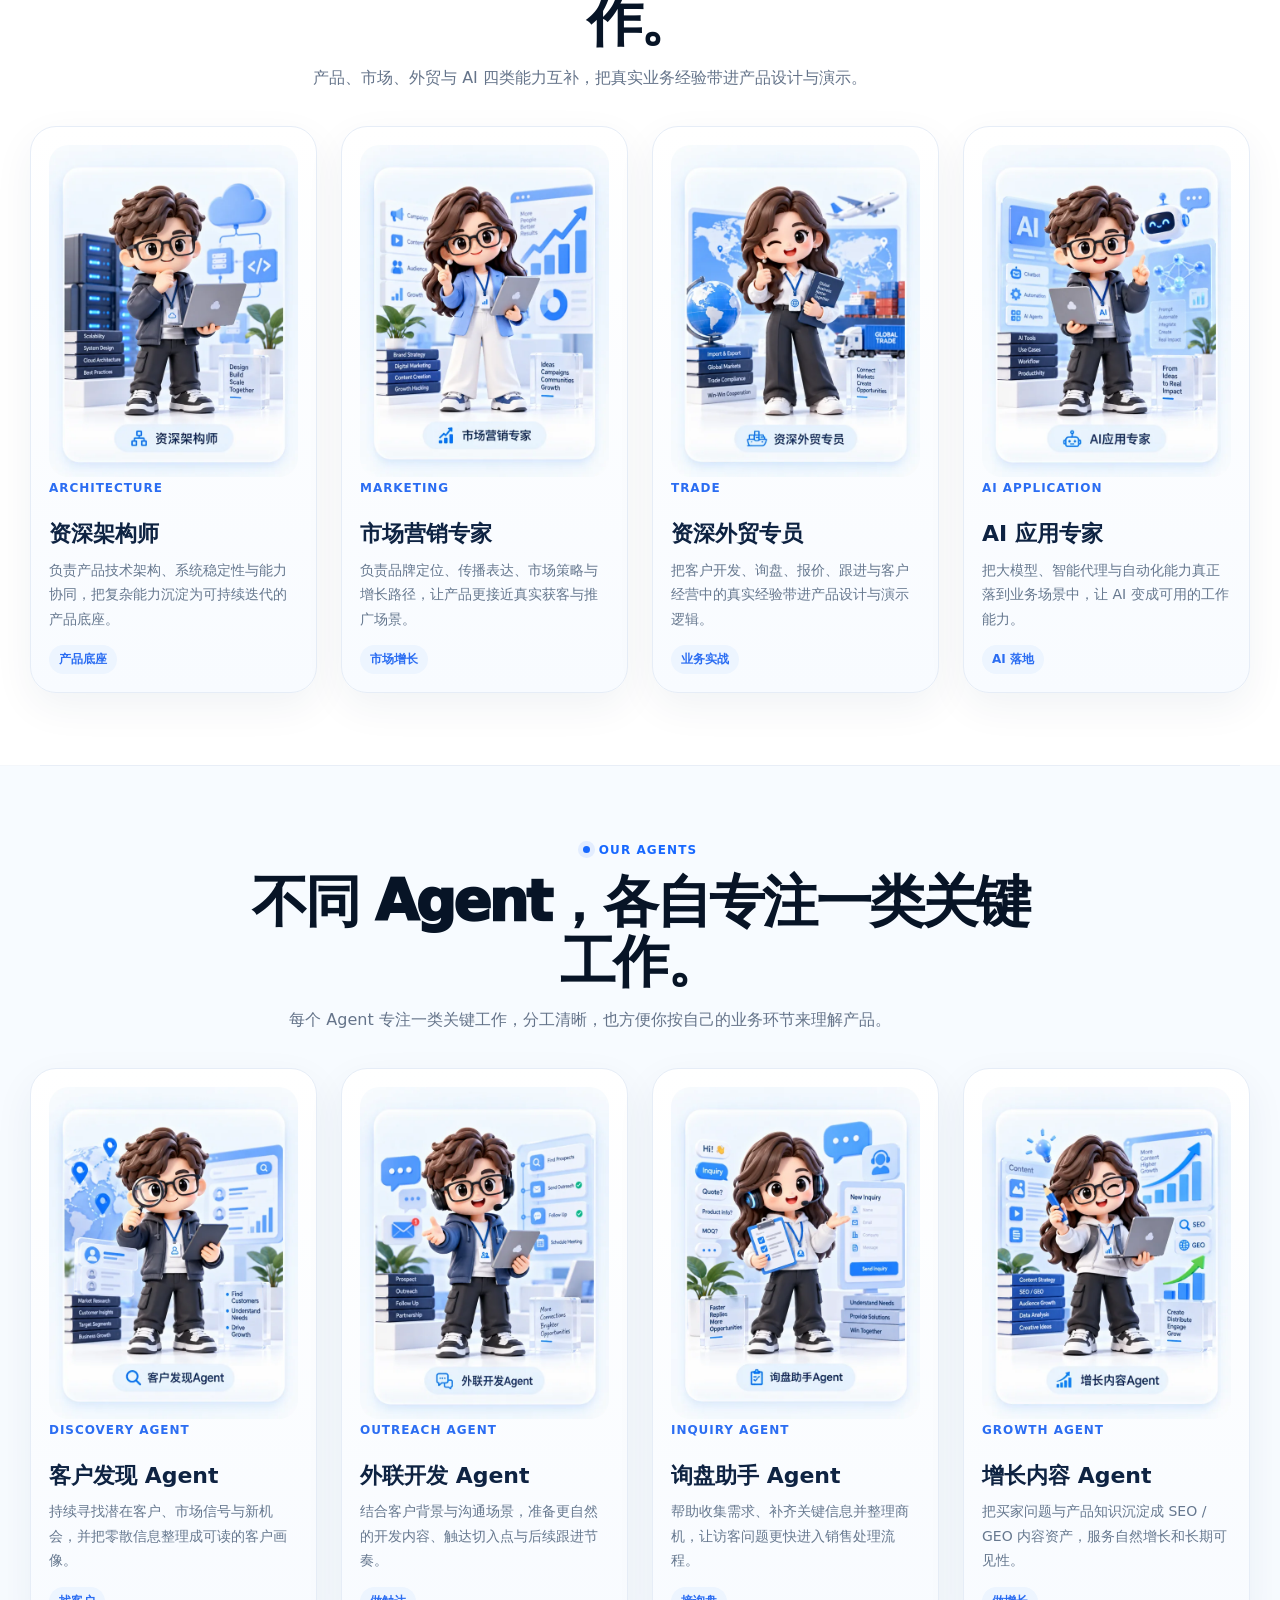
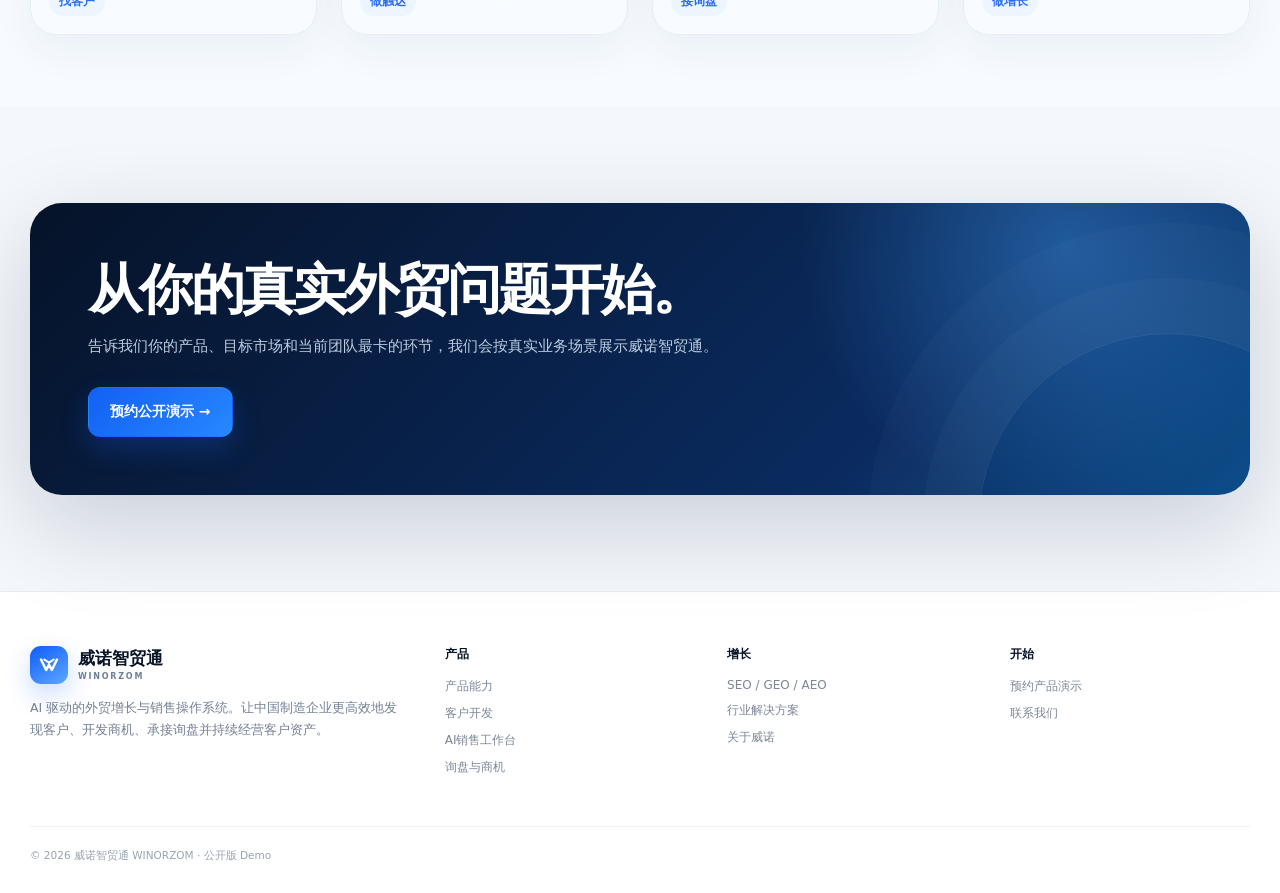
==== commit 2608f0ee: "about: 清理对外文案；补齐图片变体与海运视觉素材" ====
--- a/about.html
+++ b/about.html
@@ -2,15 +2,15 @@
 .agent-avatar-section{padding:72px 0;background:#fff}.agent-avatar-section.alt{background:#f7fbff}.avatar-grid{display:grid;grid-template-columns:repeat(4,minmax(0,1fr));gap:24px;margin-top:34px}.avatar-card{background:linear-gradient(180deg,#fff,#f8fbff);border:1px solid #e6edf7;border-radius:26px;padding:18px;box-shadow:0 14px 40px rgba(18,45,92,.06);transition:transform .2s ease,box-shadow .2s ease}.avatar-card:hover{transform:translateY(-4px);box-shadow:0 22px 48px rgba(18,45,92,.10)}.avatar-card img{width:100%;display:block;border-radius:20px;background:#f5f9ff}.avatar-card h3{font-size:22px;line-height:1.2;margin:16px 0 10px;color:#0e2342}.avatar-card p{font-size:14px;line-height:1.75;color:#66788f;margin:0}.avatar-card .mini-label{display:inline-block;margin-top:14px;padding:6px 10px;border-radius:999px;background:#edf5ff;color:#2b6df2;font-size:12px;font-weight:700}.avatar-card .role-tag{display:inline-block;margin-bottom:10px;color:#2b6df2;font-size:12px;font-weight:800;letter-spacing:.08em;text-transform:uppercase}.avatar-section-head{max-width:820px;margin:0 auto;text-align:center}.avatar-section-head .section-title{margin-bottom:12px}.avatar-note{margin-top:12px;color:#7b8ea8;font-size:14px}.team-agent-divider{height:1px;background:#e8eef7;margin:0 auto;max-width:1200px}.copyright span:last-child{display:none}@media (max-width:1100px){.avatar-grid{grid-template-columns:repeat(2,minmax(0,1fr))}}@media (max-width:680px){.agent-avatar-section{padding:54px 0}.avatar-grid{grid-template-columns:1fr;gap:18px}.avatar-card{padding:14px;border-radius:22px}.avatar-card h3{font-size:20px}.avatar-card p{font-size:13px}}
 </style></head><body><div class="demo-strip"><b>公开版 DEMO</b> · 页面与界面用于产品展示，实际能力以正式版本为准</div><div class="nav-wrap"><div class="container"><nav><a class="brand" href="index.html" aria-label="威诺智贸通首页"><span class="brand-mark"><svg viewBox="0 0 24 24" fill="none"><path d="M4 6.5 9.2 17 12 11.6 14.8 17 20 6.5" stroke="white" stroke-width="2.5" stroke-linecap="round" stroke-linejoin="round"/><path d="m7.3 6.5 4.7 3.2 4.7-3.2" stroke="white" stroke-width="2.1" stroke-linecap="round"/></svg></span><span><div class="brand-cn">威诺智贸通</div><div class="brand-en">WINORZOM</div></span></a><div class="nav-links"><a data-nav href="index.html">首页</a><a data-nav href="product.html">产品能力</a><a data-nav href="customer-development.html">客户开发</a><a data-nav href="sales-workbench.html">AI销售工作台</a><a data-nav href="growth.html">自然增长</a><a data-nav href="solutions.html">解决方案</a><a data-nav href="about.html">关于我们</a></div><div class="nav-actions"><button class="btn btn-ghost btn-sm menu-btn" aria-label="打开菜单">☰</button><a class="btn btn-primary btn-sm" href="#" data-demo>预约演示</a></div></nav></div></div><div class="mobile-menu"><a href="index.html">首页</a><a href="product.html">产品能力</a><a href="customer-development.html">客户开发</a><a href="sales-workbench.html">AI销售工作台</a><a href="inquiry.html">询盘与商机</a><a href="growth.html">自然增长</a><a href="solutions.html">解决方案</a><a href="about.html">关于我们</a></div><section class="page-hero"><div class="container"><div class="page-hero-grid"><div><span class="eyebrow">ABOUT WINORZOM</span><h1>让没有成熟海外销售体系的企业，<br><span class="grad">也能拥有一套 AI 驱动的外贸增长能力。</span></h1><p>这是威诺智贸通长期想解决的问题：不是再造一个“功能很多的软件”，而是把市场、获客、销售、询盘与客户经营变成一套真正可执行的工作系统。</p><div class="hero-actions"><a class="btn btn-primary" href="#" data-demo>预约演示 →</a><a class="btn btn-ghost" href="product.html">了解产品</a></div></div><div class="page-visual"><div class="mock" style="width:100%"><div class="quote-card"><p>“让 AI 帮销售减少重复劳动，把时间留给真正需要判断和沟通的客户。”</p><small>WINORZOM 公开版产品理念</small></div></div></div></div></div></section>
 <section class="section"><div class="container"><div class="split"><div><span class="eyebrow">OUR BELIEF</span><h2 class="section-title">AI 应该减少重复劳动，<br>而不是制造更多黑盒</h2><p class="section-desc">我们更看重“销售能不能理解”“结果有没有证据”“关键判断能不能由人确认”。因此公开版产品坚持几个原则。</p></div><div class="feature-grid" style="grid-template-columns:1fr"><div class="card"><h3>企业不用做录入员</h3><p>系统应尽可能先理解已有资料，再让企业确认，而不是要求业务团队重新填一遍复杂字段。</p></div><div class="card"><h3>不确定，就明确保留不确定</h3><p>不把猜测包装成事实，不因为信息缺失就随意给企业贴标签。</p></div><div class="card"><h3>AI 提建议，人做关键决定</h3><p>客户开发、报价与业务承诺等关键节点，人始终保留最终判断权。</p></div></div></div></div></section>
-<section class="agent-avatar-section"><div class="container"><div class="avatar-section-head"><span class="eyebrow">TEAM AVATARS</span><h2 class="section-title">团队角色，全部换成单个图标形式。</h2><p class="section-desc">每一个成员都用独立卡片展示，更适合官网模块化排版，也更容易在后续页面中复用。</p></div><div class="avatar-grid">
+<section class="agent-avatar-section"><div class="container"><div class="avatar-section-head"><span class="eyebrow">TEAM AVATARS</span><h2 class="section-title">四种专业背景，为同一个目标协作。</h2><p class="section-desc">产品、市场、外贸与 AI 四类能力互补，把真实业务经验带进产品设计与演示。</p></div><div class="avatar-grid">
 <article class="avatar-card"><img src="assets/team-architect-v5.webp" alt="资深架构师卡通图标"><span class="role-tag">ARCHITECTURE</span><h3>资深架构师</h3><p>负责产品技术架构、系统稳定性与能力协同，把复杂能力沉淀为可持续迭代的产品底座。</p><span class="mini-label">产品底座</span></article>
 <article class="avatar-card"><img src="assets/team-marketing-v5.webp" alt="市场营销专家卡通图标"><span class="role-tag">MARKETING</span><h3>市场营销专家</h3><p>负责品牌定位、传播表达、市场策略与增长路径，让产品更接近真实获客与推广场景。</p><span class="mini-label">市场增长</span></article>
 <article class="avatar-card"><img src="assets/team-trade-v5.webp" alt="资深外贸专员卡通图标"><span class="role-tag">TRADE</span><h3>资深外贸专员</h3><p>把客户开发、询盘、报价、跟进与客户经营中的真实经验带进产品设计与演示逻辑。</p><span class="mini-label">业务实战</span></article>
 <article class="avatar-card"><img src="assets/team-ai-v5.webp" alt="AI应用专家卡通图标"><span class="role-tag">AI APPLICATION</span><h3>AI 应用专家</h3><p>把大模型、智能代理与自动化能力真正落到业务场景中，让 AI 变成可用的工作能力。</p><span class="mini-label">AI 落地</span></article>
 </div></div></section><div class="team-agent-divider"></div>
-<section class="agent-avatar-section alt"><div class="container"><div class="avatar-section-head"><span class="eyebrow">OUR AGENTS</span><h2 class="section-title">不同 Agent，各自专注一类关键工作。</h2><p class="section-desc">不再用一张总图概括，而是每个 Agent 单独展示，既清楚，也更适合官网长期扩展。</p></div><div class="avatar-grid">
+<section class="agent-avatar-section alt"><div class="container"><div class="avatar-section-head"><span class="eyebrow">OUR AGENTS</span><h2 class="section-title">不同 Agent，各自专注一类关键工作。</h2><p class="section-desc">每个 Agent 专注一类关键工作，分工清晰，也方便你按自己的业务环节来理解产品。</p></div><div class="avatar-grid">
 <article class="avatar-card"><img src="assets/agent-discovery-v5.webp" alt="客户发现Agent卡通图标"><span class="role-tag">DISCOVERY AGENT</span><h3>客户发现 Agent</h3><p>持续寻找潜在客户、市场信号与新机会，并把零散信息整理成可读的客户画像。</p><span class="mini-label">找客户</span></article>
 <article class="avatar-card"><img src="assets/agent-outreach-v5.webp" alt="外联开发Agent卡通图标"><span class="role-tag">OUTREACH AGENT</span><h3>外联开发 Agent</h3><p>结合客户背景与沟通场景，准备更自然的开发内容、触达切入点与后续跟进节奏。</p><span class="mini-label">做触达</span></article>
 <article class="avatar-card"><img src="assets/agent-inquiry-v5.webp" alt="询盘助手Agent卡通图标"><span class="role-tag">INQUIRY AGENT</span><h3>询盘助手 Agent</h3><p>帮助收集需求、补齐关键信息并整理商机，让访客问题更快进入销售处理流程。</p><span class="mini-label">接询盘</span></article>
 <article class="avatar-card"><img src="assets/agent-growth-v5.webp" alt="增长内容Agent卡通图标"><span class="role-tag">GROWTH AGENT</span><h3>增长内容 Agent</h3><p>把买家问题与产品知识沉淀成 SEO / GEO 内容资产，服务自然增长和长期可见性。</p><span class="mini-label">做增长</span></article>
-</div><p class="avatar-note">这些单个图标后续也可以直接复用到首页、产品页和能力页。</p></div></section><section class="section" id="contact"><div class="container"><div class="contact-panel"><div><span class="eyebrow">LET'S TALK</span><h2>从你的真实外贸问题开始。</h2><p>告诉我们你的产品、目标市场和当前团队最卡的环节，我们会按真实业务场景展示威诺智贸通。</p></div><a class="btn btn-primary" href="#" data-demo>预约公开演示 →</a></div></div></section><section class="cta"><div class="container"><div class="cta-card"><h2>从你的真实外贸问题开始，而不是从产品菜单开始。</h2><p>预约演示时，告诉我们你的产品、目标市场和当前团队最卡的环节，我们会按场景展示。</p><a class="btn btn-primary" href="#" data-demo>预约公开演示 →</a></div></div></section><footer><div class="container"><div class="footer-grid"><div class="footer-brand"><a class="brand" href="index.html" aria-label="威诺智贸通首页"><span class="brand-mark"><svg viewBox="0 0 24 24" fill="none"><path d="M4 6.5 9.2 17 12 11.6 14.8 17 20 6.5" stroke="white" stroke-width="2.5" stroke-linecap="round" stroke-linejoin="round"/><path d="m7.3 6.5 4.7 3.2 4.7-3.2" stroke="white" stroke-width="2.1" stroke-linecap="round"/></svg></span><span><div class="brand-cn">威诺智贸通</div><div class="brand-en">WINORZOM</div></span></a><p>AI 驱动的外贸增长与销售操作系统。让中国制造企业更高效地发现客户、开发商机、承接询盘并持续经营客户资产。</p></div><div class="footer-col"><h4>产品</h4><a href="product.html">产品能力</a><a href="customer-development.html">客户开发</a><a href="sales-workbench.html">AI销售工作台</a><a href="inquiry.html">询盘与商机</a></div><div class="footer-col"><h4>增长</h4><a href="growth.html">SEO / GEO / AEO</a><a href="solutions.html">行业解决方案</a><a href="about.html">关于威诺</a></div><div class="footer-col"><h4>开始</h4><a href="#" data-demo>预约产品演示</a><a href="about.html#contact">联系我们</a></div></div><div class="copyright"><span>© 2026 威诺智贸通 WINORZOM · 公开版 Demo</span><span>不展示内部数据源组合、判断规则与 Agent 编排逻辑</span></div></div></footer><div class="modal" id="demoModal"><div class="modal-card"><button class="modal-close" aria-label="关闭">×</button><h3>预约威诺智贸通演示</h3><p>告诉我们你的行业和目标市场，我们将以实际外贸场景展示产品。公开版 Demo 不会真正提交数据。</p><form class="form" id="demoForm"><input required placeholder="公司名称"><input required placeholder="姓名 / 称呼"><input required placeholder="手机或微信"><textarea placeholder="你的产品、目标市场或当前最想解决的问题"></textarea><button class="btn btn-primary" type="submit">提交预约</button><div class="form-note">Demo 环境仅模拟表单体验；正式上线后再接入企业线索系统与隐私政策。</div><div class="form-success">已模拟提交成功。正式版可接入 CRM / 邮件 / 企业微信等承接方式。</div></form></div></div><script src="assets/site.js"></script></body></html>+</div></div></section><section class="cta" id="contact"><div class="container"><div class="cta-card"><h2>从你的真实外贸问题开始。</h2><p>告诉我们你的产品、目标市场和当前团队最卡的环节，我们会按真实业务场景展示威诺智贸通。</p><a class="btn btn-primary" href="#" data-demo>预约公开演示 →</a></div></div></section><footer><div class="container"><div class="footer-grid"><div class="footer-brand"><a class="brand" href="index.html" aria-label="威诺智贸通首页"><span class="brand-mark"><svg viewBox="0 0 24 24" fill="none"><path d="M4 6.5 9.2 17 12 11.6 14.8 17 20 6.5" stroke="white" stroke-width="2.5" stroke-linecap="round" stroke-linejoin="round"/><path d="m7.3 6.5 4.7 3.2 4.7-3.2" stroke="white" stroke-width="2.1" stroke-linecap="round"/></svg></span><span><div class="brand-cn">威诺智贸通</div><div class="brand-en">WINORZOM</div></span></a><p>AI 驱动的外贸增长与销售操作系统。让中国制造企业更高效地发现客户、开发商机、承接询盘并持续经营客户资产。</p></div><div class="footer-col"><h4>产品</h4><a href="product.html">产品能力</a><a href="customer-development.html">客户开发</a><a href="sales-workbench.html">AI销售工作台</a><a href="inquiry.html">询盘与商机</a></div><div class="footer-col"><h4>增长</h4><a href="growth.html">SEO / GEO / AEO</a><a href="solutions.html">行业解决方案</a><a href="about.html">关于威诺</a></div><div class="footer-col"><h4>开始</h4><a href="#" data-demo>预约产品演示</a><a href="about.html#contact">联系我们</a></div></div><div class="copyright"><span>© 2026 威诺智贸通 WINORZOM · 公开版 Demo</span><span>不展示内部数据源组合、判断规则与 Agent 编排逻辑</span></div></div></footer><div class="modal" id="demoModal"><div class="modal-card"><button class="modal-close" aria-label="关闭">×</button><h3>预约威诺智贸通演示</h3><p>告诉我们你的行业和目标市场，我们将以实际外贸场景展示产品。公开版 Demo 不会真正提交数据。</p><form class="form" id="demoForm"><input required placeholder="公司名称"><input required placeholder="姓名 / 称呼"><input required placeholder="手机或微信"><textarea placeholder="你的产品、目标市场或当前最想解决的问题"></textarea><button class="btn btn-primary" type="submit">提交预约</button><div class="form-note">Demo 环境仅模拟表单体验；正式上线后再接入企业线索系统与隐私政策。</div><div class="form-success">已模拟提交成功。正式版可接入 CRM / 邮件 / 企业微信等承接方式。</div></form></div></div><script src="assets/site.js"></script></body></html>
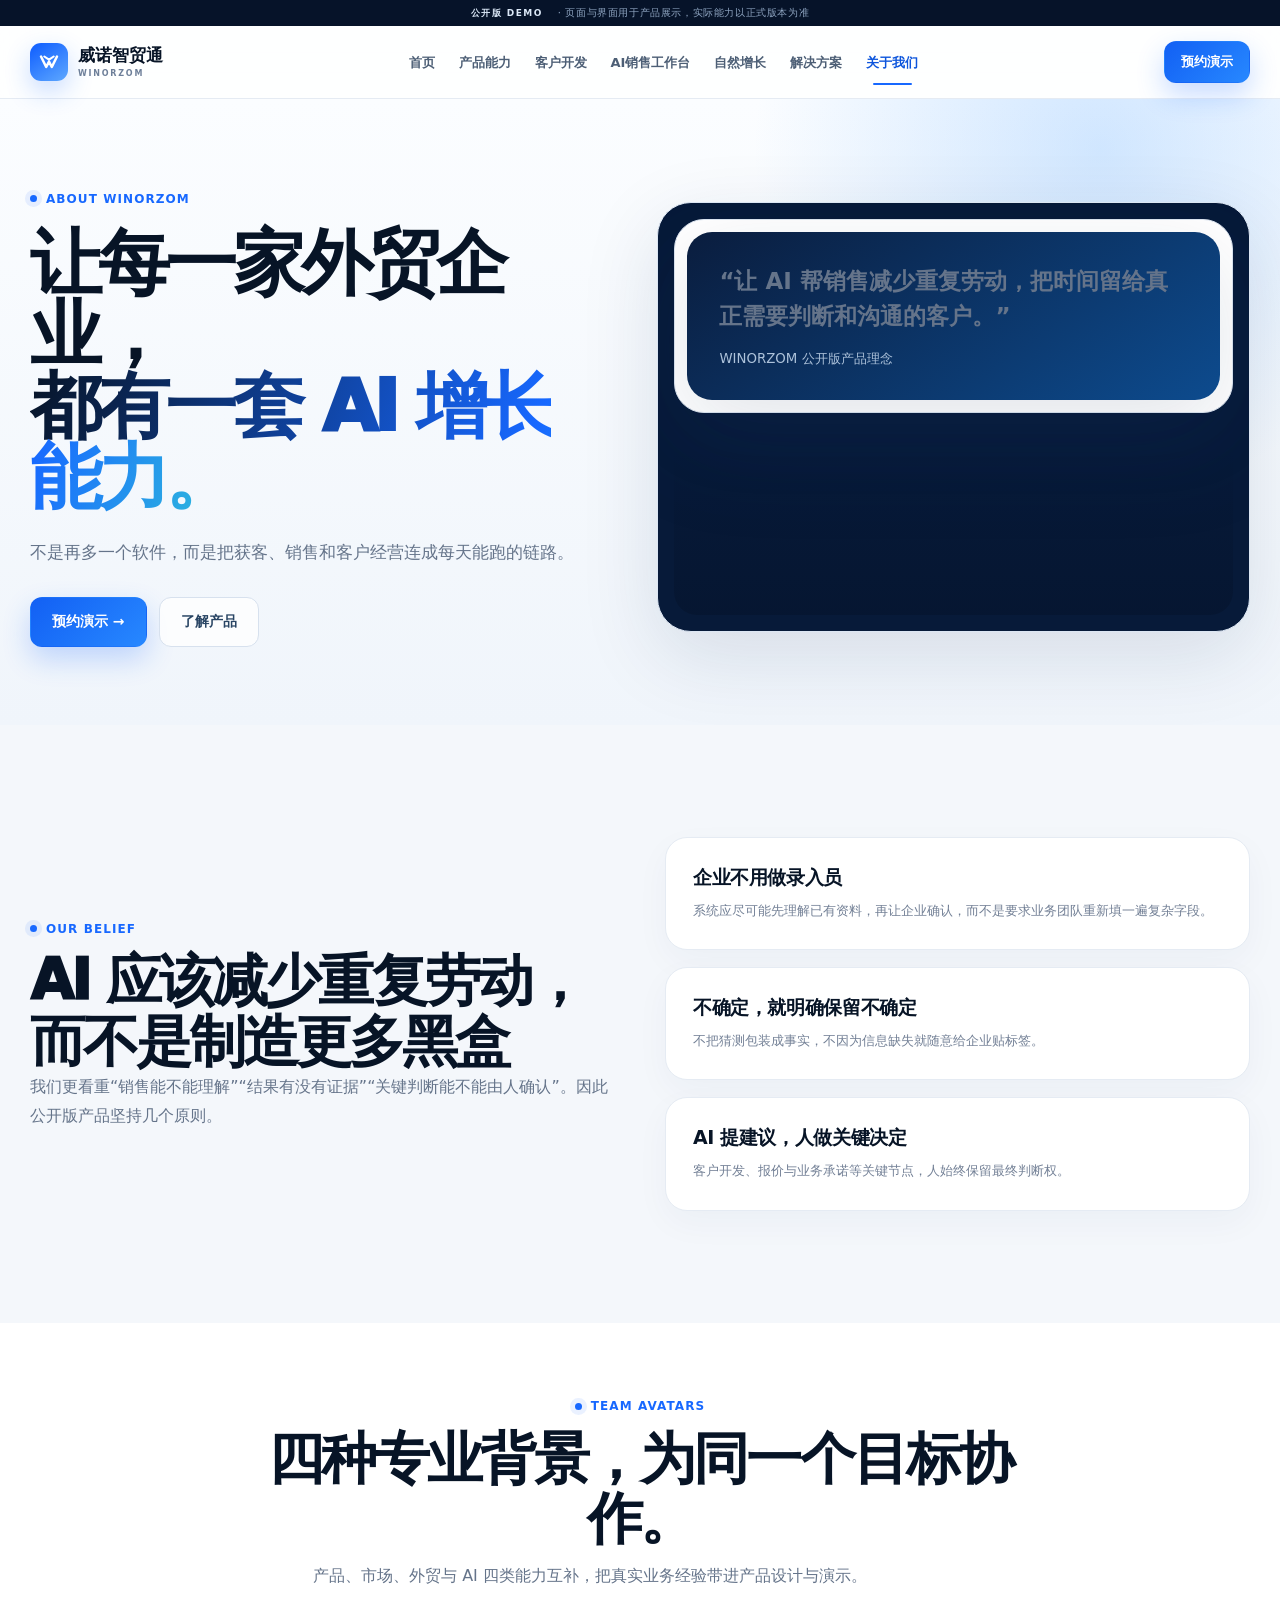
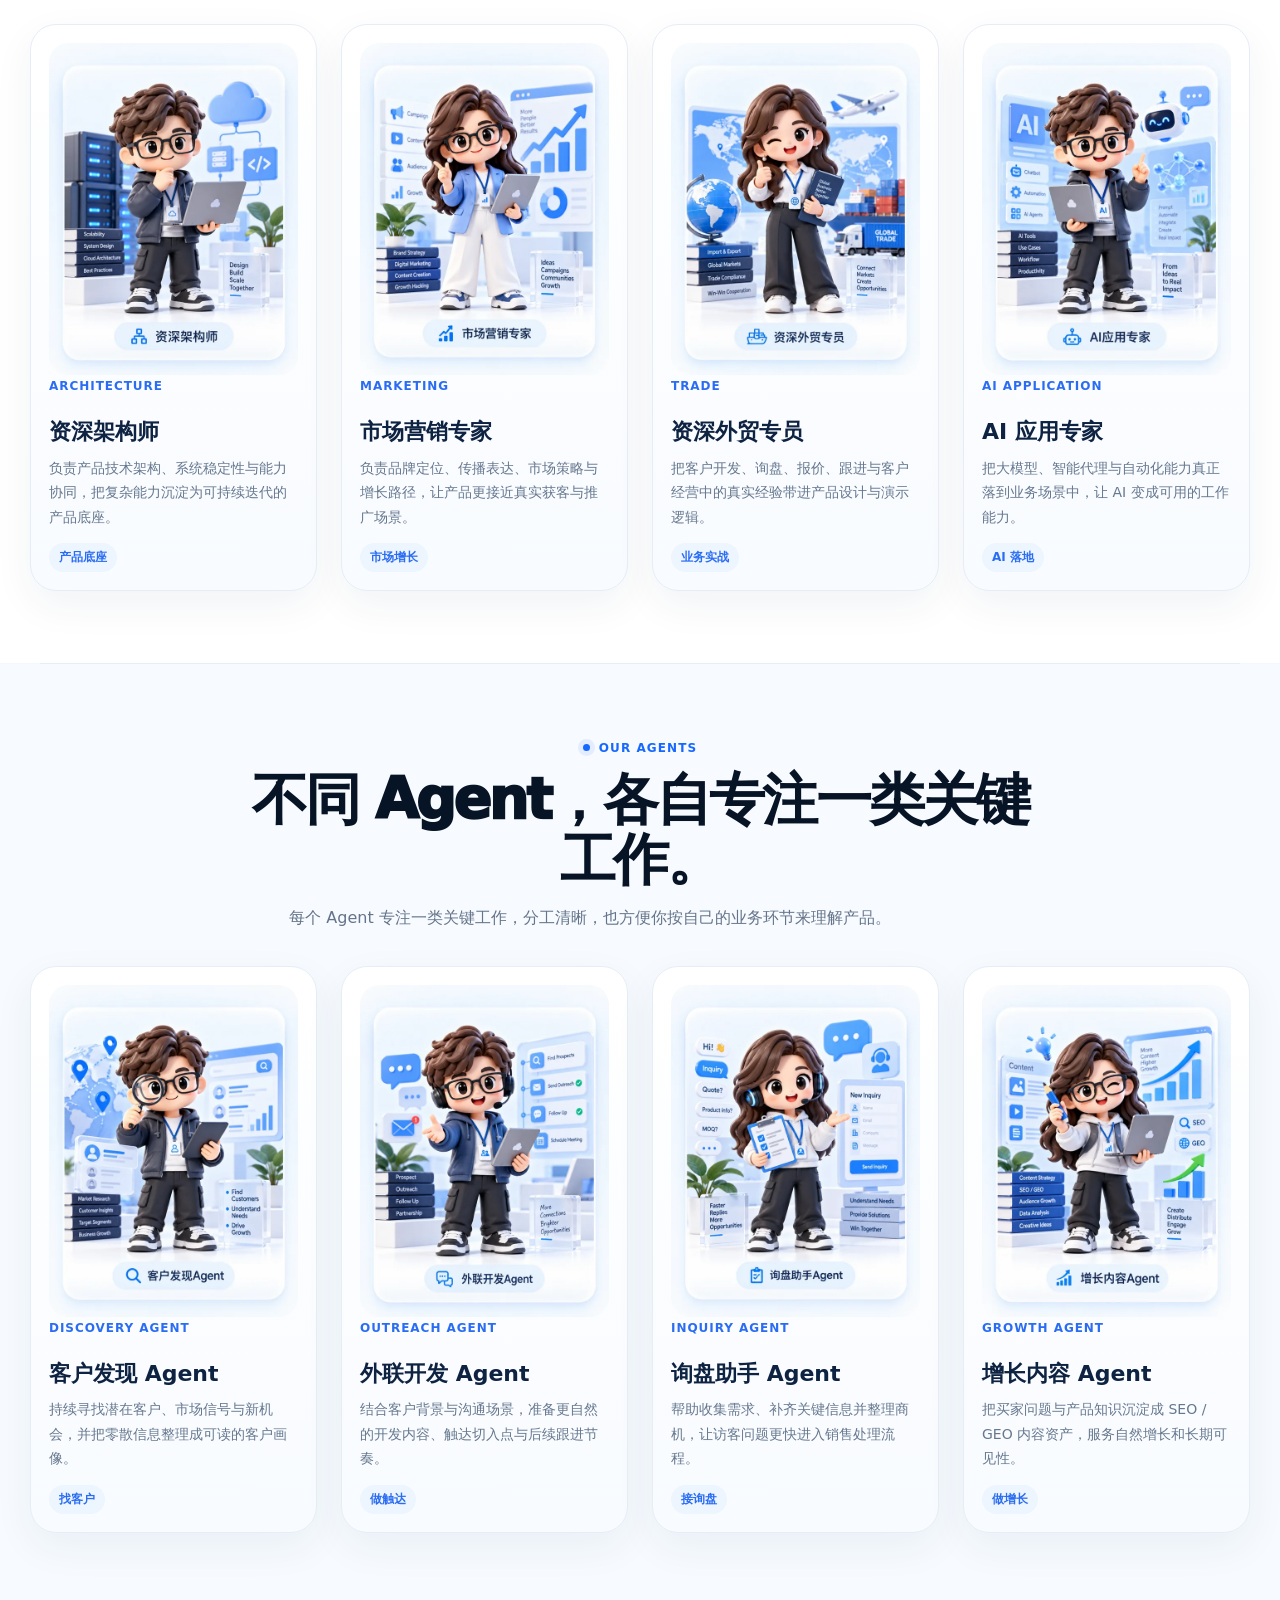
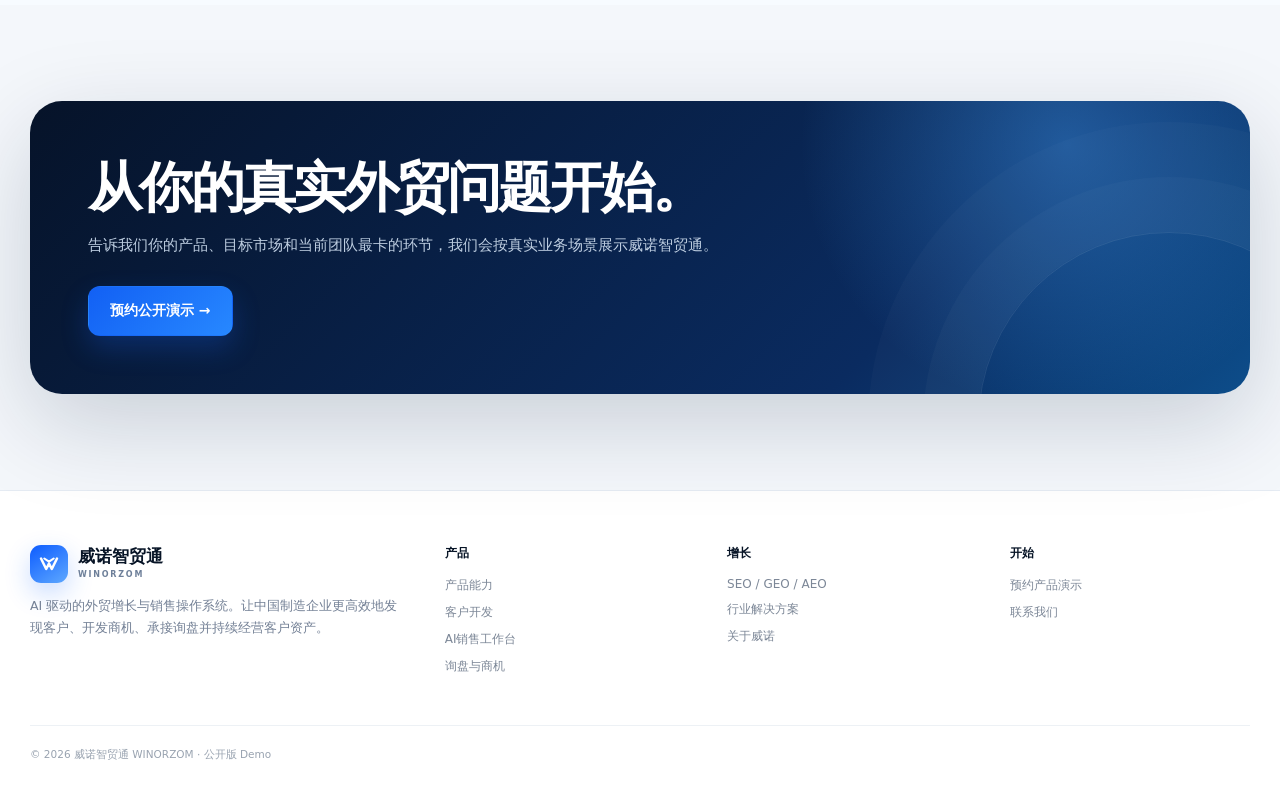
==== commit 13654e6d: "copy: 首屏标题与引言缩短，减少折行" ====
--- a/about.html
+++ b/about.html
@@ -1,6 +1,6 @@
-<!doctype html><html lang="zh-CN"><head><meta charset="utf-8"><meta name="viewport" content="width=device-width,initial-scale=1"><meta name="theme-color" content="#f7fbff"><link rel="icon" href="assets/favicon.svg" type="image/svg+xml"><link rel="stylesheet" href="assets/site.css"><meta property="og:type" content="website"><meta property="og:site_name" content="威诺智贸通 WINORZOM"><meta property="og:image" content="assets/hero-ai-trade.webp"><title>关于威诺智贸通｜AI外贸增长与销售操作系统</title><meta name="description" content="威诺智贸通致力于让中国制造与B2B外贸企业拥有AI驱动的市场、获客、销售、询盘与客户经营能力。"><meta property="og:title" content="关于威诺智贸通｜AI外贸增长与销售操作系统"><meta property="og:description" content="威诺智贸通致力于让中国制造与B2B外贸企业拥有AI驱动的市场、获客、销售、询盘与客户经营能力。"><script type="application/ld+json">{"@context":"https://schema.org","@type":"Organization","name":"威诺智贸通","alternateName":"WINORZOM","description":"面向中国外贸企业的AI外贸增长与销售操作系统。"}</script><style>
+<!doctype html><html lang="zh-CN"><head><meta charset="utf-8"><meta name="viewport" content="width=device-width,initial-scale=1"><meta name="theme-color" content="#f7fbff"><link rel="icon" href="assets/favicon.svg" type="image/svg+xml"><link rel="stylesheet" href="assets/site.css"><meta property="og:type" content="website"><meta property="og:site_name" content="威诺智贸通 WINORZOM"><meta property="og:image" content="https://liwei452.github.io/winorzom-public-demo/assets/hero-ai-trade.webp"><title>关于威诺智贸通｜AI外贸增长与销售操作系统</title><meta name="description" content="威诺智贸通致力于让中国制造与B2B外贸企业拥有AI驱动的市场、获客、销售、询盘与客户经营能力。"><meta property="og:title" content="关于威诺智贸通｜AI外贸增长与销售操作系统"><meta property="og:description" content="威诺智贸通致力于让中国制造与B2B外贸企业拥有AI驱动的市场、获客、销售、询盘与客户经营能力。"><script type="application/ld+json">{"@context":"https://schema.org","@type":"Organization","name":"威诺智贸通","alternateName":"WINORZOM","description":"面向中国外贸企业的AI外贸增长与销售操作系统。"}</script><style>
 .agent-avatar-section{padding:72px 0;background:#fff}.agent-avatar-section.alt{background:#f7fbff}.avatar-grid{display:grid;grid-template-columns:repeat(4,minmax(0,1fr));gap:24px;margin-top:34px}.avatar-card{background:linear-gradient(180deg,#fff,#f8fbff);border:1px solid #e6edf7;border-radius:26px;padding:18px;box-shadow:0 14px 40px rgba(18,45,92,.06);transition:transform .2s ease,box-shadow .2s ease}.avatar-card:hover{transform:translateY(-4px);box-shadow:0 22px 48px rgba(18,45,92,.10)}.avatar-card img{width:100%;display:block;border-radius:20px;background:#f5f9ff}.avatar-card h3{font-size:22px;line-height:1.2;margin:16px 0 10px;color:#0e2342}.avatar-card p{font-size:14px;line-height:1.75;color:#66788f;margin:0}.avatar-card .mini-label{display:inline-block;margin-top:14px;padding:6px 10px;border-radius:999px;background:#edf5ff;color:#2b6df2;font-size:12px;font-weight:700}.avatar-card .role-tag{display:inline-block;margin-bottom:10px;color:#2b6df2;font-size:12px;font-weight:800;letter-spacing:.08em;text-transform:uppercase}.avatar-section-head{max-width:820px;margin:0 auto;text-align:center}.avatar-section-head .section-title{margin-bottom:12px}.avatar-note{margin-top:12px;color:#7b8ea8;font-size:14px}.team-agent-divider{height:1px;background:#e8eef7;margin:0 auto;max-width:1200px}.copyright span:last-child{display:none}@media (max-width:1100px){.avatar-grid{grid-template-columns:repeat(2,minmax(0,1fr))}}@media (max-width:680px){.agent-avatar-section{padding:54px 0}.avatar-grid{grid-template-columns:1fr;gap:18px}.avatar-card{padding:14px;border-radius:22px}.avatar-card h3{font-size:20px}.avatar-card p{font-size:13px}}
-</style></head><body><div class="demo-strip"><b>公开版 DEMO</b> · 页面与界面用于产品展示，实际能力以正式版本为准</div><div class="nav-wrap"><div class="container"><nav><a class="brand" href="index.html" aria-label="威诺智贸通首页"><span class="brand-mark"><svg viewBox="0 0 24 24" fill="none"><path d="M4 6.5 9.2 17 12 11.6 14.8 17 20 6.5" stroke="white" stroke-width="2.5" stroke-linecap="round" stroke-linejoin="round"/><path d="m7.3 6.5 4.7 3.2 4.7-3.2" stroke="white" stroke-width="2.1" stroke-linecap="round"/></svg></span><span><div class="brand-cn">威诺智贸通</div><div class="brand-en">WINORZOM</div></span></a><div class="nav-links"><a data-nav href="index.html">首页</a><a data-nav href="product.html">产品能力</a><a data-nav href="customer-development.html">客户开发</a><a data-nav href="sales-workbench.html">AI销售工作台</a><a data-nav href="growth.html">自然增长</a><a data-nav href="solutions.html">解决方案</a><a data-nav href="about.html">关于我们</a></div><div class="nav-actions"><button class="btn btn-ghost btn-sm menu-btn" aria-label="打开菜单">☰</button><a class="btn btn-primary btn-sm" href="#" data-demo>预约演示</a></div></nav></div></div><div class="mobile-menu"><a href="index.html">首页</a><a href="product.html">产品能力</a><a href="customer-development.html">客户开发</a><a href="sales-workbench.html">AI销售工作台</a><a href="inquiry.html">询盘与商机</a><a href="growth.html">自然增长</a><a href="solutions.html">解决方案</a><a href="about.html">关于我们</a></div><section class="page-hero"><div class="container"><div class="page-hero-grid"><div><span class="eyebrow">ABOUT WINORZOM</span><h1>让没有成熟海外销售体系的企业，<br><span class="grad">也能拥有一套 AI 驱动的外贸增长能力。</span></h1><p>这是威诺智贸通长期想解决的问题：不是再造一个“功能很多的软件”，而是把市场、获客、销售、询盘与客户经营变成一套真正可执行的工作系统。</p><div class="hero-actions"><a class="btn btn-primary" href="#" data-demo>预约演示 →</a><a class="btn btn-ghost" href="product.html">了解产品</a></div></div><div class="page-visual"><div class="mock" style="width:100%"><div class="quote-card"><p>“让 AI 帮销售减少重复劳动，把时间留给真正需要判断和沟通的客户。”</p><small>WINORZOM 公开版产品理念</small></div></div></div></div></div></section>
+</style></head><body><div class="demo-strip"><b>公开版 DEMO</b> · 页面与界面用于产品展示，实际能力以正式版本为准</div><div class="nav-wrap"><div class="container"><nav><a class="brand" href="index.html" aria-label="威诺智贸通首页"><span class="brand-mark"><svg viewBox="0 0 24 24" fill="none"><path d="M4 6.5 9.2 17 12 11.6 14.8 17 20 6.5" stroke="white" stroke-width="2.5" stroke-linecap="round" stroke-linejoin="round"/><path d="m7.3 6.5 4.7 3.2 4.7-3.2" stroke="white" stroke-width="2.1" stroke-linecap="round"/></svg></span><span><div class="brand-cn">威诺智贸通</div><div class="brand-en">WINORZOM</div></span></a><div class="nav-links"><a data-nav href="index.html">首页</a><a data-nav href="product.html">产品能力</a><a data-nav href="customer-development.html">客户开发</a><a data-nav href="sales-workbench.html">AI销售工作台</a><a data-nav href="growth.html">自然增长</a><a data-nav href="solutions.html">解决方案</a><a data-nav href="about.html">关于我们</a></div><div class="nav-actions"><button class="btn btn-ghost btn-sm menu-btn" aria-label="打开菜单">☰</button><a class="btn btn-primary btn-sm" href="#" data-demo>预约演示</a></div></nav></div></div><div class="mobile-menu"><a href="index.html">首页</a><a href="product.html">产品能力</a><a href="customer-development.html">客户开发</a><a href="sales-workbench.html">AI销售工作台</a><a href="inquiry.html">询盘与商机</a><a href="growth.html">自然增长</a><a href="solutions.html">解决方案</a><a href="about.html">关于我们</a></div><section class="page-hero"><div class="container"><div class="page-hero-grid"><div><span class="eyebrow">ABOUT WINORZOM</span><h1>让每一家外贸企业，<br><span class="grad">都有一套 AI 增长能力。</span></h1><p>不是再多一个软件，而是把获客、销售和客户经营连成每天能跑的链路。</p><div class="hero-actions"><a class="btn btn-primary" href="#" data-demo>预约演示 →</a><a class="btn btn-ghost" href="product.html">了解产品</a></div></div><div class="page-visual"><div class="mock" style="width:100%"><div class="quote-card"><p>“让 AI 帮销售减少重复劳动，把时间留给真正需要判断和沟通的客户。”</p><small>WINORZOM 公开版产品理念</small></div></div></div></div></div></section>
 <section class="section"><div class="container"><div class="split"><div><span class="eyebrow">OUR BELIEF</span><h2 class="section-title">AI 应该减少重复劳动，<br>而不是制造更多黑盒</h2><p class="section-desc">我们更看重“销售能不能理解”“结果有没有证据”“关键判断能不能由人确认”。因此公开版产品坚持几个原则。</p></div><div class="feature-grid" style="grid-template-columns:1fr"><div class="card"><h3>企业不用做录入员</h3><p>系统应尽可能先理解已有资料，再让企业确认，而不是要求业务团队重新填一遍复杂字段。</p></div><div class="card"><h3>不确定，就明确保留不确定</h3><p>不把猜测包装成事实，不因为信息缺失就随意给企业贴标签。</p></div><div class="card"><h3>AI 提建议，人做关键决定</h3><p>客户开发、报价与业务承诺等关键节点，人始终保留最终判断权。</p></div></div></div></div></section>
 <section class="agent-avatar-section"><div class="container"><div class="avatar-section-head"><span class="eyebrow">TEAM AVATARS</span><h2 class="section-title">四种专业背景，为同一个目标协作。</h2><p class="section-desc">产品、市场、外贸与 AI 四类能力互补，把真实业务经验带进产品设计与演示。</p></div><div class="avatar-grid">
 <article class="avatar-card"><img src="assets/team-architect-v5.webp" alt="资深架构师卡通图标"><span class="role-tag">ARCHITECTURE</span><h3>资深架构师</h3><p>负责产品技术架构、系统稳定性与能力协同，把复杂能力沉淀为可持续迭代的产品底座。</p><span class="mini-label">产品底座</span></article>
--- a/assets/site.css
+++ b/assets/site.css
@@ -16,7 +16,7 @@
 .loop{display:grid;grid-template-columns:repeat(5,1fr);gap:10px;margin-top:46px}.loop-step{position:relative;padding:22px 18px;border-radius:18px;border:1px solid var(--line);background:#fff}.loop-step:after{content:"→";position:absolute;right:-9px;top:50%;transform:translateY(-50%);color:#8badde;font-size:20px;z-index:2}.loop-step:last-child:after{display:none}.loop-step .num{font-size:10px;font-weight:900;color:#1768ff;letter-spacing:.1em}.loop-step b{display:block;font-size:15px;margin:13px 0 7px}.loop-step span{font-size:11px;line-height:1.55;color:#7d8999}
 .cap-split{display:grid;grid-template-columns:1fr 1fr;gap:18px}.cap-panel{padding:30px;border-radius:24px;border:1px solid var(--line);background:#fff;min-height:260px;position:relative;overflow:hidden}.cap-panel h3{font-size:24px;letter-spacing:-.03em;margin:13px 0 10px}.cap-panel p{font-size:13px;line-height:1.75;color:#748298;max-width:520px}.cap-panel .tagline{position:absolute;left:30px;bottom:26px;display:flex;flex-wrap:wrap;gap:7px}.tagline span{font-size:10px;padding:6px 8px;border-radius:8px;background:#f0f5fb;color:#527094;font-weight:800}.cap-panel.blue{background:linear-gradient(145deg,#0a1f42,#0d4c92);border-color:#183f75;color:#fff}.cap-panel.blue p{color:#b6c8dd}.cap-panel.blue .tagline span{background:rgba(255,255,255,.08);color:#d3e2f2}
 .industry-grid{display:grid;grid-template-columns:repeat(3,1fr);gap:16px}.industry-card{padding:27px;border-radius:22px;background:#fff;border:1px solid var(--line);min-height:205px;position:relative;overflow:hidden}.industry-card small{font-size:10px;color:#7a8da6;font-weight:900;letter-spacing:.1em}.industry-card h3{font-size:21px;margin:17px 0 8px}.industry-card p{font-size:12.5px;line-height:1.7;color:#738197;margin:0}.industry-card .keywords{display:inline-block;margin-top:16px;font-size:10px;padding:7px 8px;border-radius:8px;background:#f0f6fd;color:#4b6f9b;font-weight:800}
-.page-hero{position:relative;overflow:hidden;padding:88px 0 78px;background:radial-gradient(circle at 86% 8%,rgba(68,156,255,.23),transparent 28%),linear-gradient(180deg,#fbfdff,#f0f5fb)}.page-hero-grid{display:grid;grid-template-columns:.98fr 1.02fr;gap:58px;align-items:center}.page-hero h1{font-size:clamp(48px,5.8vw,72px);line-height:.99;letter-spacing:-.06em;margin:22px 0 24px;font-weight:930}.page-hero .grad{background:linear-gradient(110deg,#071426 0%,#1768ff 70%,#31c0da);-webkit-background-clip:text;background-clip:text;color:transparent}.page-hero p{font-size:17px;line-height:1.8;color:#65748a;max-width:680px;margin:0 0 29px}.page-visual{min-height:430px;border-radius:34px;background:#071a39;border:1px solid #dce6f3;box-shadow:var(--shadow);padding:16px;overflow:hidden;position:relative}.page-visual img{width:100%;height:100%;min-height:396px;object-fit:cover;border-radius:23px}.page-visual:after{content:"";position:absolute;inset:16px;border-radius:23px;background:linear-gradient(180deg,transparent 58%,rgba(4,17,40,.45));pointer-events:none}.page-overlay{position:absolute;z-index:2;left:32px;right:32px;bottom:31px;padding:15px 16px;border-radius:15px;background:rgba(255,255,255,.93);backdrop-filter:blur(18px);box-shadow:0 18px 44px rgba(5,24,54,.22);display:flex;align-items:center;justify-content:space-between;gap:16px}.page-overlay b{font-size:13px}.page-overlay span{font-size:10px;color:#7d8b9e}.page-badge{font-size:9px!important;font-weight:900;color:#0d8a64!important;background:#e9f8f2;padding:6px 8px;border-radius:7px}
+.page-hero{position:relative;overflow:hidden;padding:88px 0 78px;background:radial-gradient(circle at 86% 8%,rgba(68,156,255,.23),transparent 28%),linear-gradient(180deg,#fbfdff,#f0f5fb)}.page-hero-grid{display:grid;grid-template-columns:.98fr 1.02fr;gap:58px;align-items:center}.page-hero h1{font-size:clamp(48px,5.8vw,72px);line-height:.99;letter-spacing:-.06em;margin:22px 0 24px;font-weight:930}.page-hero .grad{background:linear-gradient(110deg,#071426 0%,#1768ff 70%,#31c0da);-webkit-background-clip:text;background-clip:text;color:transparent}.page-hero p{font-size:17px;line-height:1.8;color:#65748a;max-width:680px;margin:0 0 29px}.page-visual{min-height:430px;border-radius:34px;background:#071a39;border:1px solid #dce6f3;box-shadow:var(--shadow);padding:16px;overflow:hidden;position:relative}.page-visual img{width:100%;height:100%;min-height:396px;object-fit:cover;border-radius:23px}.page-visual:after{content:"";position:absolute;inset:16px;border-radius:23px;background:linear-gradient(180deg,transparent 58%,rgba(4,17,40,.45));pointer-events:none}.page-overlay{position:absolute;z-index:2;left:32px;right:32px;bottom:31px;padding:15px 16px;border-radius:15px;background:rgba(255,255,255,.93);backdrop-filter:blur(18px);box-shadow:0 18px 44px rgba(5,24,54,.22);display:flex;align-items:center;justify-content:space-between;gap:16px}.page-overlay b{font-size:13px}.page-overlay span{font-size:10px;color:#7d8b9e}.page-badge{font-size:9px!important;font-weight:900;color:#0d8a64!important;background:#e9f8f2;padding:6px 8px;border-radius:7px;white-space:nowrap;flex:0 0 auto}
 .feature-grid,.pain-grid{display:grid;grid-template-columns:repeat(3,1fr);gap:17px}.card{background:#fff;border:1px solid var(--line);border-radius:22px;padding:27px;box-shadow:0 12px 34px rgba(18,52,98,.04);transition:.22s}.card:hover{transform:translateY(-3px);border-color:#cbdcf0;box-shadow:var(--shadow2)}.icon{width:46px;height:46px;border-radius:14px;display:grid;place-items:center;background:#edf4ff;color:#1768ff;font-weight:900;font-size:15px;margin-bottom:18px}.card h3{font-size:19px;letter-spacing:-.02em;margin:0 0 9px}.card p{font-size:13px;line-height:1.72;color:#738096;margin:0}.card-link{display:inline-flex;margin-top:17px;color:#1768ff;font-size:12px;font-weight:850}.cap-grid{display:grid;grid-template-columns:repeat(3,1fr);gap:17px}.cap{min-height:295px;display:flex;flex-direction:column}.cap .meta{font-size:9px;color:#8ba0ba;font-weight:900;letter-spacing:.11em;margin-bottom:24px}.cap .tags{display:flex;gap:6px;flex-wrap:wrap;margin-top:auto;padding-top:20px}.tags span{font-size:9.5px;padding:6px 7px;border-radius:7px;background:#f0f5fb;color:#527196;font-weight:800}
 .split{display:grid;grid-template-columns:1fr 1fr;gap:50px;align-items:center}.stats{display:grid;grid-template-columns:repeat(2,1fr);gap:14px}.stat{padding:24px;border-radius:19px;background:#fff;border:1px solid var(--line)}.stat b{display:block;font-size:21px}.stat span{font-size:11px;color:#7b899c;display:block;margin-top:6px}.quote-card{padding:32px;border-radius:25px;background:linear-gradient(145deg,#0a1d3e,#0d4b8e);color:#fff;box-shadow:var(--shadow)}.quote-card p{font-size:23px;line-height:1.55;font-weight:850;margin:0}.quote-card small{display:block;color:#adc2da;margin-top:15px}.big-quote{font-size:clamp(32px,4vw,50px);line-height:1.15;letter-spacing:-.045em;font-weight:920}.subcopy{font-size:15px;line-height:1.8;color:#697990}
 .faq{display:grid;gap:12px;max-width:900px;margin:43px auto 0}.faq details{padding:20px 21px;border-radius:17px;background:#fff;border:1px solid var(--line)}.faq summary{cursor:pointer;font-weight:820}.faq p{font-size:13px;line-height:1.72;color:#707e92;margin:13px 0 0}
@@ -88,3 +88,9 @@
 .avatar-role-section{overflow:hidden}.avatar-role-grid{display:grid;grid-template-columns:repeat(4,minmax(0,1fr));gap:20px;margin-top:42px}.avatar-role-card{background:linear-gradient(180deg,#fff,#f8fbff);border:1px solid var(--line);border-radius:24px;padding:14px 14px 22px;box-shadow:0 14px 42px rgba(18,45,92,.06);transition:transform .22s ease,box-shadow .22s ease}.avatar-role-card:hover{transform:translateY(-4px);box-shadow:0 24px 55px rgba(18,45,92,.11)}.avatar-role-card img{width:100%;aspect-ratio:2/3;object-fit:cover;border-radius:19px;background:#f3f8ff}.avatar-role-tag{display:inline-block;margin-top:16px;color:#1768ff;font-size:9px;font-weight:900;letter-spacing:.11em}.avatar-role-card h3{font-size:20px;line-height:1.2;margin:8px 0 9px;color:#102642}.avatar-role-card p{font-size:12px;line-height:1.72;color:#718095;margin:0}
 @media(max-width:1060px){.avatar-role-grid{grid-template-columns:repeat(2,minmax(0,1fr))}}
 @media(max-width:700px){.avatar-role-grid{grid-template-columns:1fr;gap:16px;margin-top:28px}.avatar-role-card{padding:12px 12px 18px;border-radius:20px}.avatar-role-card img{border-radius:16px}.avatar-role-card h3{font-size:19px}}
+
+/* Global trade image band (homepage industries) */
+.trade-band{display:grid;grid-template-columns:1.45fr 1fr;gap:18px;margin:26px 0 30px}
+.trade-band figure{margin:0;border-radius:26px;overflow:hidden;border:1px solid var(--line);box-shadow:var(--shadow);background:#071a39}
+.trade-band img{display:block;width:100%;height:100%;min-height:300px;object-fit:cover}
+@media (max-width:900px){.trade-band{grid-template-columns:1fr;gap:14px;margin:20px 0 24px}.trade-band img{min-height:210px}}
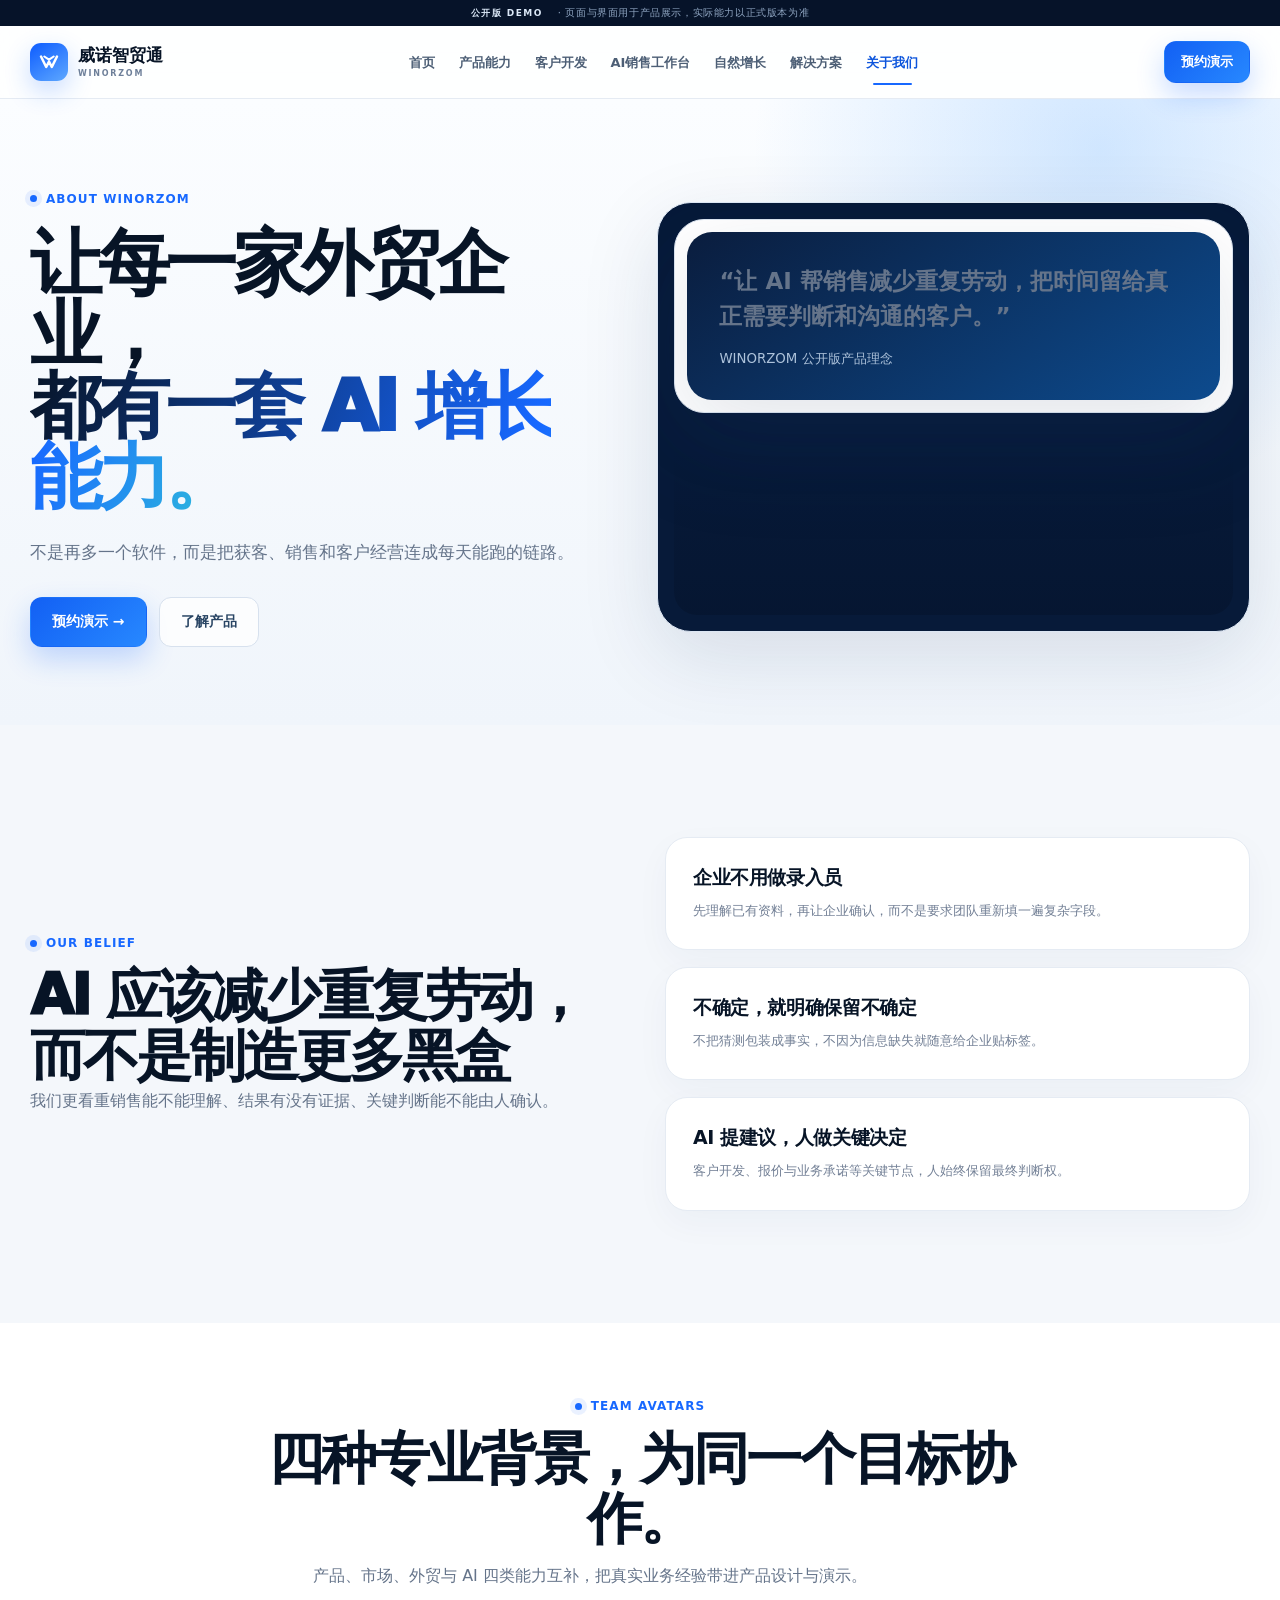
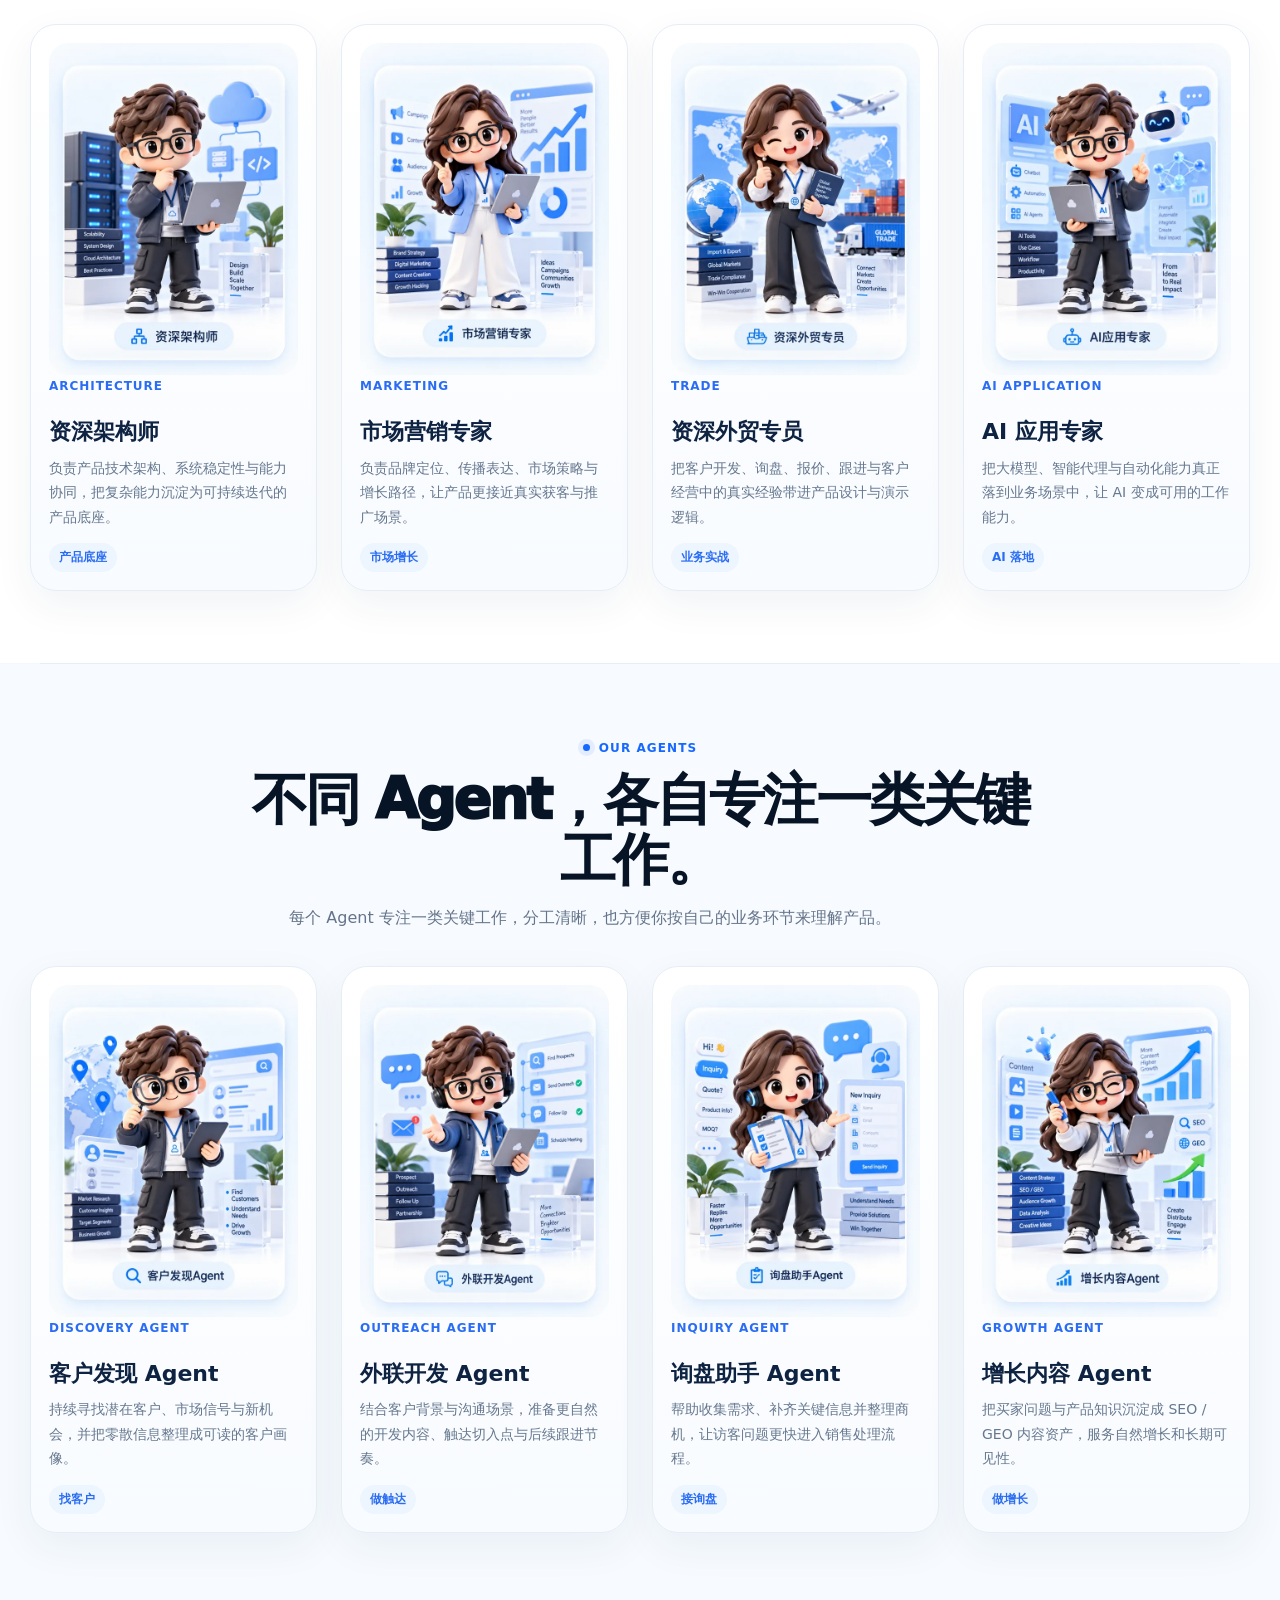
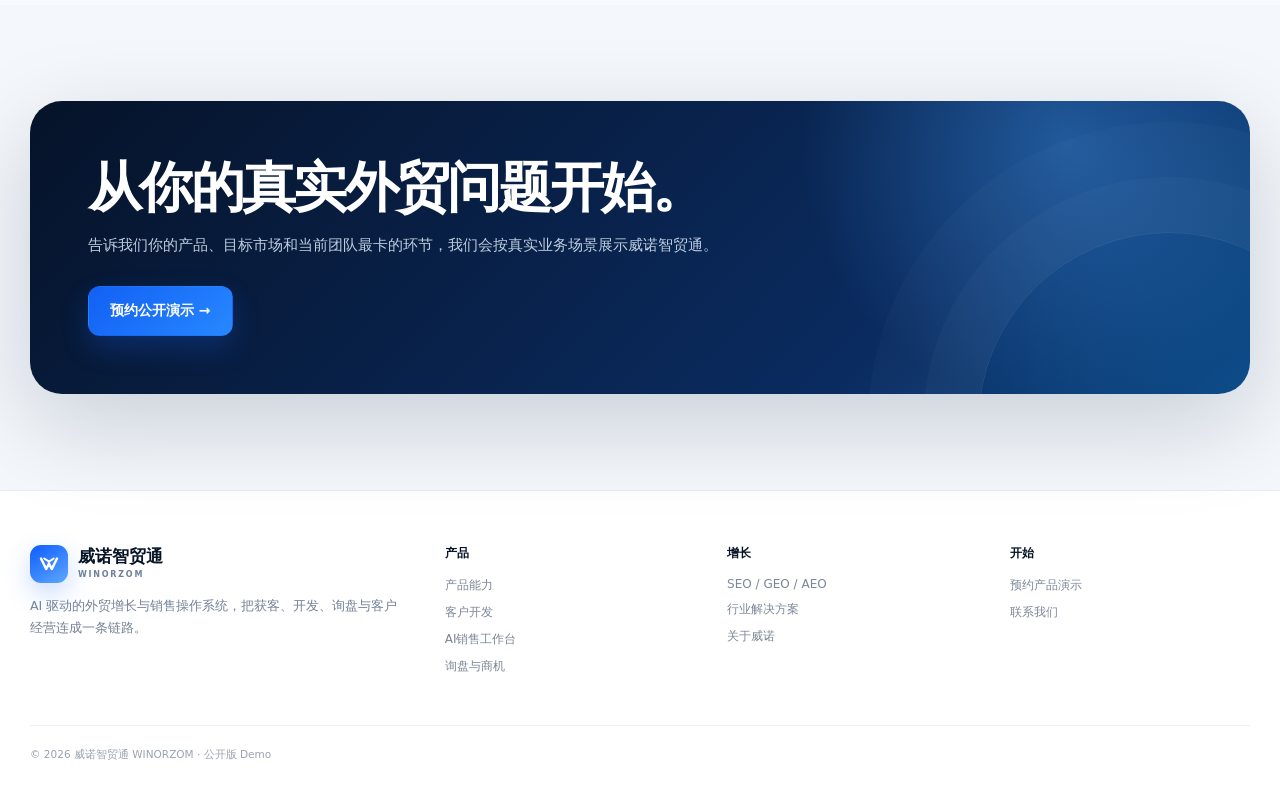
==== commit 3bf5a541: "copy: 首屏标题与引言缩短，减少折行" ====
--- a/about.html
+++ b/about.html
@@ -1,7 +1,7 @@
 <!doctype html><html lang="zh-CN"><head><meta charset="utf-8"><meta name="viewport" content="width=device-width,initial-scale=1"><meta name="theme-color" content="#f7fbff"><link rel="icon" href="assets/favicon.svg" type="image/svg+xml"><link rel="stylesheet" href="assets/site.css"><meta property="og:type" content="website"><meta property="og:site_name" content="威诺智贸通 WINORZOM"><meta property="og:image" content="https://liwei452.github.io/winorzom-public-demo/assets/hero-ai-trade.webp"><title>关于威诺智贸通｜AI外贸增长与销售操作系统</title><meta name="description" content="威诺智贸通致力于让中国制造与B2B外贸企业拥有AI驱动的市场、获客、销售、询盘与客户经营能力。"><meta property="og:title" content="关于威诺智贸通｜AI外贸增长与销售操作系统"><meta property="og:description" content="威诺智贸通致力于让中国制造与B2B外贸企业拥有AI驱动的市场、获客、销售、询盘与客户经营能力。"><script type="application/ld+json">{"@context":"https://schema.org","@type":"Organization","name":"威诺智贸通","alternateName":"WINORZOM","description":"面向中国外贸企业的AI外贸增长与销售操作系统。"}</script><style>
 .agent-avatar-section{padding:72px 0;background:#fff}.agent-avatar-section.alt{background:#f7fbff}.avatar-grid{display:grid;grid-template-columns:repeat(4,minmax(0,1fr));gap:24px;margin-top:34px}.avatar-card{background:linear-gradient(180deg,#fff,#f8fbff);border:1px solid #e6edf7;border-radius:26px;padding:18px;box-shadow:0 14px 40px rgba(18,45,92,.06);transition:transform .2s ease,box-shadow .2s ease}.avatar-card:hover{transform:translateY(-4px);box-shadow:0 22px 48px rgba(18,45,92,.10)}.avatar-card img{width:100%;display:block;border-radius:20px;background:#f5f9ff}.avatar-card h3{font-size:22px;line-height:1.2;margin:16px 0 10px;color:#0e2342}.avatar-card p{font-size:14px;line-height:1.75;color:#66788f;margin:0}.avatar-card .mini-label{display:inline-block;margin-top:14px;padding:6px 10px;border-radius:999px;background:#edf5ff;color:#2b6df2;font-size:12px;font-weight:700}.avatar-card .role-tag{display:inline-block;margin-bottom:10px;color:#2b6df2;font-size:12px;font-weight:800;letter-spacing:.08em;text-transform:uppercase}.avatar-section-head{max-width:820px;margin:0 auto;text-align:center}.avatar-section-head .section-title{margin-bottom:12px}.avatar-note{margin-top:12px;color:#7b8ea8;font-size:14px}.team-agent-divider{height:1px;background:#e8eef7;margin:0 auto;max-width:1200px}.copyright span:last-child{display:none}@media (max-width:1100px){.avatar-grid{grid-template-columns:repeat(2,minmax(0,1fr))}}@media (max-width:680px){.agent-avatar-section{padding:54px 0}.avatar-grid{grid-template-columns:1fr;gap:18px}.avatar-card{padding:14px;border-radius:22px}.avatar-card h3{font-size:20px}.avatar-card p{font-size:13px}}
 </style></head><body><div class="demo-strip"><b>公开版 DEMO</b> · 页面与界面用于产品展示，实际能力以正式版本为准</div><div class="nav-wrap"><div class="container"><nav><a class="brand" href="index.html" aria-label="威诺智贸通首页"><span class="brand-mark"><svg viewBox="0 0 24 24" fill="none"><path d="M4 6.5 9.2 17 12 11.6 14.8 17 20 6.5" stroke="white" stroke-width="2.5" stroke-linecap="round" stroke-linejoin="round"/><path d="m7.3 6.5 4.7 3.2 4.7-3.2" stroke="white" stroke-width="2.1" stroke-linecap="round"/></svg></span><span><div class="brand-cn">威诺智贸通</div><div class="brand-en">WINORZOM</div></span></a><div class="nav-links"><a data-nav href="index.html">首页</a><a data-nav href="product.html">产品能力</a><a data-nav href="customer-development.html">客户开发</a><a data-nav href="sales-workbench.html">AI销售工作台</a><a data-nav href="growth.html">自然增长</a><a data-nav href="solutions.html">解决方案</a><a data-nav href="about.html">关于我们</a></div><div class="nav-actions"><button class="btn btn-ghost btn-sm menu-btn" aria-label="打开菜单">☰</button><a class="btn btn-primary btn-sm" href="#" data-demo>预约演示</a></div></nav></div></div><div class="mobile-menu"><a href="index.html">首页</a><a href="product.html">产品能力</a><a href="customer-development.html">客户开发</a><a href="sales-workbench.html">AI销售工作台</a><a href="inquiry.html">询盘与商机</a><a href="growth.html">自然增长</a><a href="solutions.html">解决方案</a><a href="about.html">关于我们</a></div><section class="page-hero"><div class="container"><div class="page-hero-grid"><div><span class="eyebrow">ABOUT WINORZOM</span><h1>让每一家外贸企业，<br><span class="grad">都有一套 AI 增长能力。</span></h1><p>不是再多一个软件，而是把获客、销售和客户经营连成每天能跑的链路。</p><div class="hero-actions"><a class="btn btn-primary" href="#" data-demo>预约演示 →</a><a class="btn btn-ghost" href="product.html">了解产品</a></div></div><div class="page-visual"><div class="mock" style="width:100%"><div class="quote-card"><p>“让 AI 帮销售减少重复劳动，把时间留给真正需要判断和沟通的客户。”</p><small>WINORZOM 公开版产品理念</small></div></div></div></div></div></section>
-<section class="section"><div class="container"><div class="split"><div><span class="eyebrow">OUR BELIEF</span><h2 class="section-title">AI 应该减少重复劳动，<br>而不是制造更多黑盒</h2><p class="section-desc">我们更看重“销售能不能理解”“结果有没有证据”“关键判断能不能由人确认”。因此公开版产品坚持几个原则。</p></div><div class="feature-grid" style="grid-template-columns:1fr"><div class="card"><h3>企业不用做录入员</h3><p>系统应尽可能先理解已有资料，再让企业确认，而不是要求业务团队重新填一遍复杂字段。</p></div><div class="card"><h3>不确定，就明确保留不确定</h3><p>不把猜测包装成事实，不因为信息缺失就随意给企业贴标签。</p></div><div class="card"><h3>AI 提建议，人做关键决定</h3><p>客户开发、报价与业务承诺等关键节点，人始终保留最终判断权。</p></div></div></div></div></section>
+<section class="section"><div class="container"><div class="split"><div><span class="eyebrow">OUR BELIEF</span><h2 class="section-title">AI 应该减少重复劳动，<br>而不是制造更多黑盒</h2><p class="section-desc">我们更看重销售能不能理解、结果有没有证据、关键判断能不能由人确认。</p></div><div class="feature-grid" style="grid-template-columns:1fr"><div class="card"><h3>企业不用做录入员</h3><p>先理解已有资料，再让企业确认，而不是要求团队重新填一遍复杂字段。</p></div><div class="card"><h3>不确定，就明确保留不确定</h3><p>不把猜测包装成事实，不因为信息缺失就随意给企业贴标签。</p></div><div class="card"><h3>AI 提建议，人做关键决定</h3><p>客户开发、报价与业务承诺等关键节点，人始终保留最终判断权。</p></div></div></div></div></section>
 <section class="agent-avatar-section"><div class="container"><div class="avatar-section-head"><span class="eyebrow">TEAM AVATARS</span><h2 class="section-title">四种专业背景，为同一个目标协作。</h2><p class="section-desc">产品、市场、外贸与 AI 四类能力互补，把真实业务经验带进产品设计与演示。</p></div><div class="avatar-grid">
 <article class="avatar-card"><img src="assets/team-architect-v5.webp" alt="资深架构师卡通图标"><span class="role-tag">ARCHITECTURE</span><h3>资深架构师</h3><p>负责产品技术架构、系统稳定性与能力协同，把复杂能力沉淀为可持续迭代的产品底座。</p><span class="mini-label">产品底座</span></article>
 <article class="avatar-card"><img src="assets/team-marketing-v5.webp" alt="市场营销专家卡通图标"><span class="role-tag">MARKETING</span><h3>市场营销专家</h3><p>负责品牌定位、传播表达、市场策略与增长路径，让产品更接近真实获客与推广场景。</p><span class="mini-label">市场增长</span></article>
@@ -13,4 +13,4 @@
 <article class="avatar-card"><img src="assets/agent-outreach-v5.webp" alt="外联开发Agent卡通图标"><span class="role-tag">OUTREACH AGENT</span><h3>外联开发 Agent</h3><p>结合客户背景与沟通场景，准备更自然的开发内容、触达切入点与后续跟进节奏。</p><span class="mini-label">做触达</span></article>
 <article class="avatar-card"><img src="assets/agent-inquiry-v5.webp" alt="询盘助手Agent卡通图标"><span class="role-tag">INQUIRY AGENT</span><h3>询盘助手 Agent</h3><p>帮助收集需求、补齐关键信息并整理商机，让访客问题更快进入销售处理流程。</p><span class="mini-label">接询盘</span></article>
 <article class="avatar-card"><img src="assets/agent-growth-v5.webp" alt="增长内容Agent卡通图标"><span class="role-tag">GROWTH AGENT</span><h3>增长内容 Agent</h3><p>把买家问题与产品知识沉淀成 SEO / GEO 内容资产，服务自然增长和长期可见性。</p><span class="mini-label">做增长</span></article>
-</div></div></section><section class="cta" id="contact"><div class="container"><div class="cta-card"><h2>从你的真实外贸问题开始。</h2><p>告诉我们你的产品、目标市场和当前团队最卡的环节，我们会按真实业务场景展示威诺智贸通。</p><a class="btn btn-primary" href="#" data-demo>预约公开演示 →</a></div></div></section><footer><div class="container"><div class="footer-grid"><div class="footer-brand"><a class="brand" href="index.html" aria-label="威诺智贸通首页"><span class="brand-mark"><svg viewBox="0 0 24 24" fill="none"><path d="M4 6.5 9.2 17 12 11.6 14.8 17 20 6.5" stroke="white" stroke-width="2.5" stroke-linecap="round" stroke-linejoin="round"/><path d="m7.3 6.5 4.7 3.2 4.7-3.2" stroke="white" stroke-width="2.1" stroke-linecap="round"/></svg></span><span><div class="brand-cn">威诺智贸通</div><div class="brand-en">WINORZOM</div></span></a><p>AI 驱动的外贸增长与销售操作系统。让中国制造企业更高效地发现客户、开发商机、承接询盘并持续经营客户资产。</p></div><div class="footer-col"><h4>产品</h4><a href="product.html">产品能力</a><a href="customer-development.html">客户开发</a><a href="sales-workbench.html">AI销售工作台</a><a href="inquiry.html">询盘与商机</a></div><div class="footer-col"><h4>增长</h4><a href="growth.html">SEO / GEO / AEO</a><a href="solutions.html">行业解决方案</a><a href="about.html">关于威诺</a></div><div class="footer-col"><h4>开始</h4><a href="#" data-demo>预约产品演示</a><a href="about.html#contact">联系我们</a></div></div><div class="copyright"><span>© 2026 威诺智贸通 WINORZOM · 公开版 Demo</span><span>不展示内部数据源组合、判断规则与 Agent 编排逻辑</span></div></div></footer><div class="modal" id="demoModal"><div class="modal-card"><button class="modal-close" aria-label="关闭">×</button><h3>预约威诺智贸通演示</h3><p>告诉我们你的行业和目标市场，我们将以实际外贸场景展示产品。公开版 Demo 不会真正提交数据。</p><form class="form" id="demoForm"><input required placeholder="公司名称"><input required placeholder="姓名 / 称呼"><input required placeholder="手机或微信"><textarea placeholder="你的产品、目标市场或当前最想解决的问题"></textarea><button class="btn btn-primary" type="submit">提交预约</button><div class="form-note">Demo 环境仅模拟表单体验；正式上线后再接入企业线索系统与隐私政策。</div><div class="form-success">已模拟提交成功。正式版可接入 CRM / 邮件 / 企业微信等承接方式。</div></form></div></div><script src="assets/site.js"></script></body></html>+</div></div></section><section class="cta" id="contact"><div class="container"><div class="cta-card"><h2>从你的真实外贸问题开始。</h2><p>告诉我们你的产品、目标市场和当前团队最卡的环节，我们会按真实业务场景展示威诺智贸通。</p><a class="btn btn-primary" href="#" data-demo>预约公开演示 →</a></div></div></section><footer><div class="container"><div class="footer-grid"><div class="footer-brand"><a class="brand" href="index.html" aria-label="威诺智贸通首页"><span class="brand-mark"><svg viewBox="0 0 24 24" fill="none"><path d="M4 6.5 9.2 17 12 11.6 14.8 17 20 6.5" stroke="white" stroke-width="2.5" stroke-linecap="round" stroke-linejoin="round"/><path d="m7.3 6.5 4.7 3.2 4.7-3.2" stroke="white" stroke-width="2.1" stroke-linecap="round"/></svg></span><span><div class="brand-cn">威诺智贸通</div><div class="brand-en">WINORZOM</div></span></a><p>AI 驱动的外贸增长与销售操作系统，把获客、开发、询盘与客户经营连成一条链路。</p></div><div class="footer-col"><h4>产品</h4><a href="product.html">产品能力</a><a href="customer-development.html">客户开发</a><a href="sales-workbench.html">AI销售工作台</a><a href="inquiry.html">询盘与商机</a></div><div class="footer-col"><h4>增长</h4><a href="growth.html">SEO / GEO / AEO</a><a href="solutions.html">行业解决方案</a><a href="about.html">关于威诺</a></div><div class="footer-col"><h4>开始</h4><a href="#" data-demo>预约产品演示</a><a href="about.html#contact">联系我们</a></div></div><div class="copyright"><span>© 2026 威诺智贸通 WINORZOM · 公开版 Demo</span><span>不展示内部数据源组合、判断规则与 Agent 编排逻辑</span></div></div></footer><div class="modal" id="demoModal"><div class="modal-card"><button class="modal-close" aria-label="关闭">×</button><h3>预约威诺智贸通演示</h3><p>告诉我们你的行业和目标市场，我们将以实际外贸场景展示产品。公开版 Demo 不会真正提交数据。</p><form class="form" id="demoForm"><input required placeholder="公司名称"><input required placeholder="姓名 / 称呼"><input required placeholder="手机或微信"><textarea placeholder="你的产品、目标市场或当前最想解决的问题"></textarea><button class="btn btn-primary" type="submit">提交预约</button><div class="form-note">Demo 环境仅模拟表单体验；正式上线后再接入企业线索系统与隐私政策。</div><div class="form-success">已模拟提交成功。正式版可接入 CRM / 邮件 / 企业微信等承接方式。</div></form></div></div><script src="assets/site.js"></script></body></html>
--- a/assets/site.css
+++ b/assets/site.css
@@ -94,3 +94,6 @@
 .trade-band figure{margin:0;border-radius:26px;overflow:hidden;border:1px solid var(--line);box-shadow:var(--shadow);background:#071a39}
 .trade-band img{display:block;width:100%;height:100%;min-height:300px;object-fit:cover}
 @media (max-width:900px){.trade-band{grid-template-columns:1fr;gap:14px;margin:20px 0 24px}.trade-band img{min-height:210px}}
+
+/* Small-screen headline scaling */
+@media(max-width:520px){.page-hero h1{font-size:33px;line-height:1.06}.pro-copy h1,.modern-page-hero h1,.about-hero h1{font-size:34px;line-height:1.08}.hero h1{font-size:36px;line-height:1.06}.page-hero p,.pro-copy p{font-size:15px;line-height:1.7}}
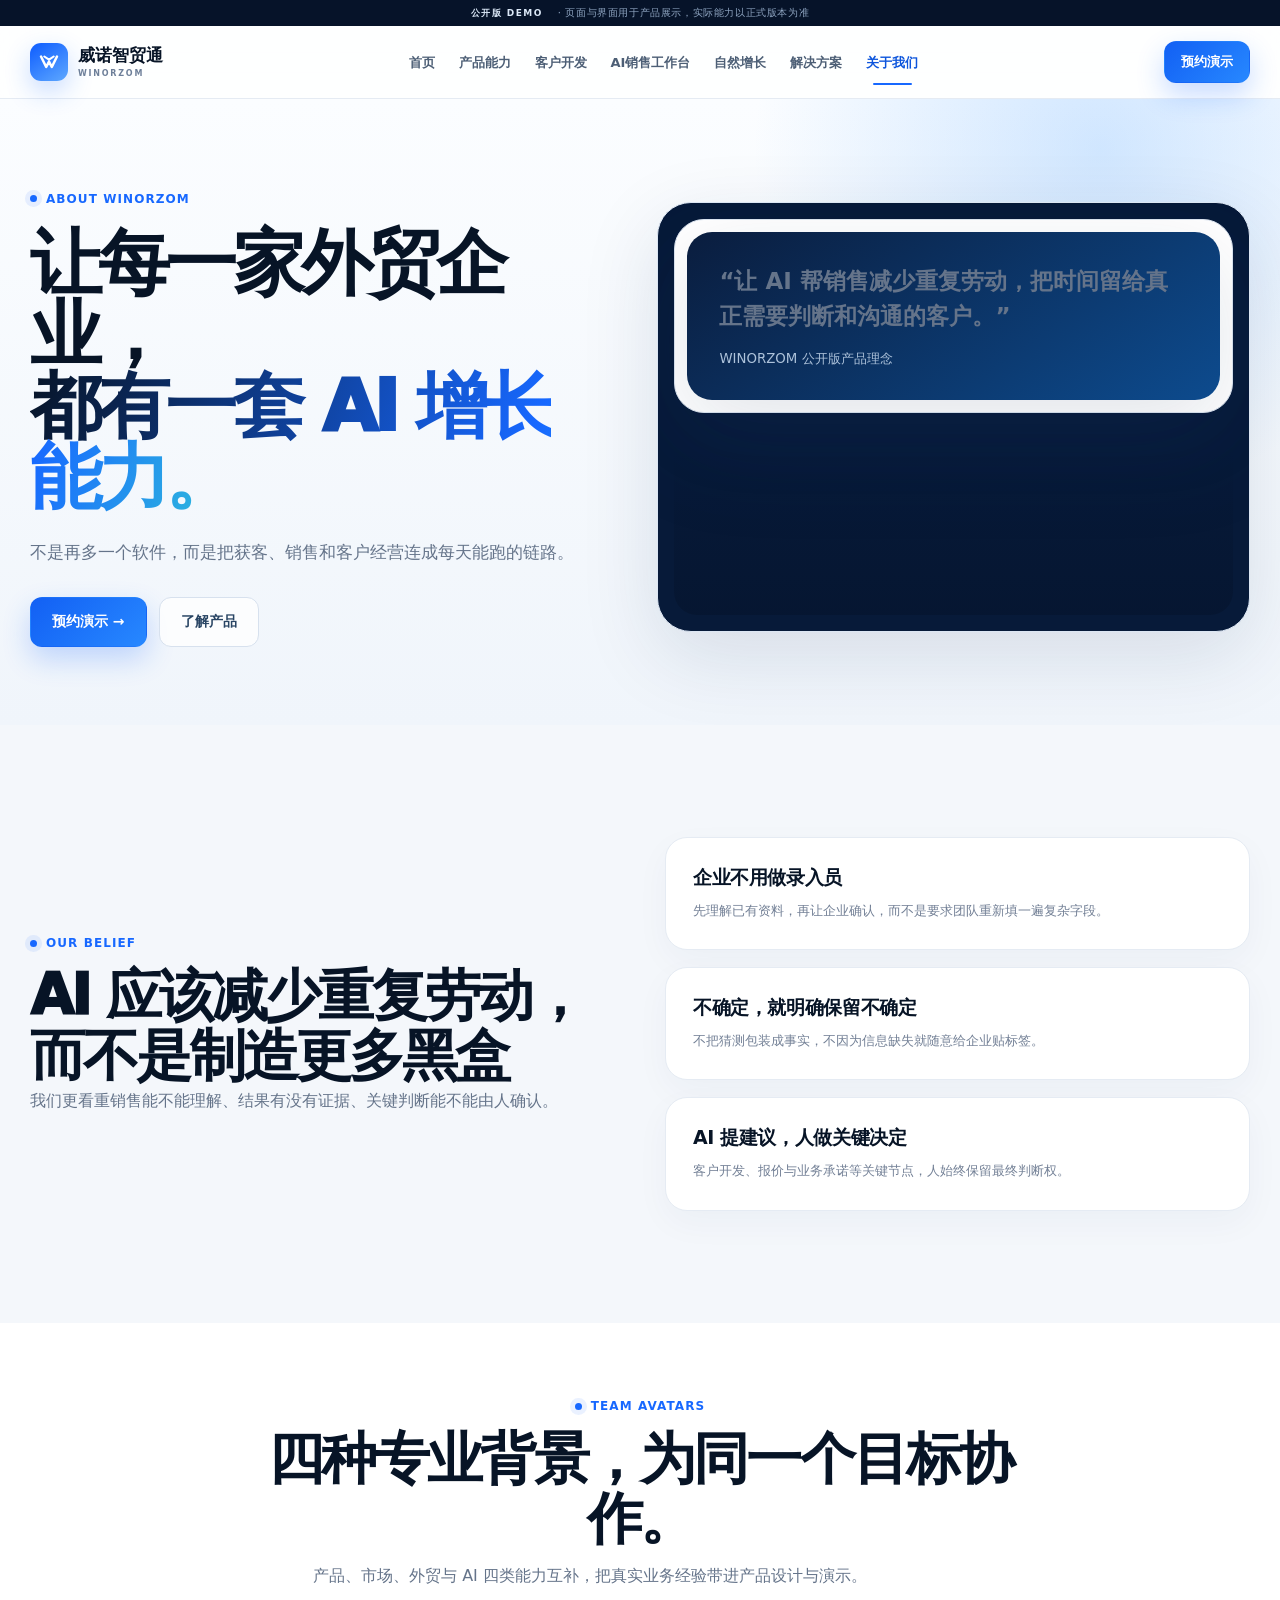
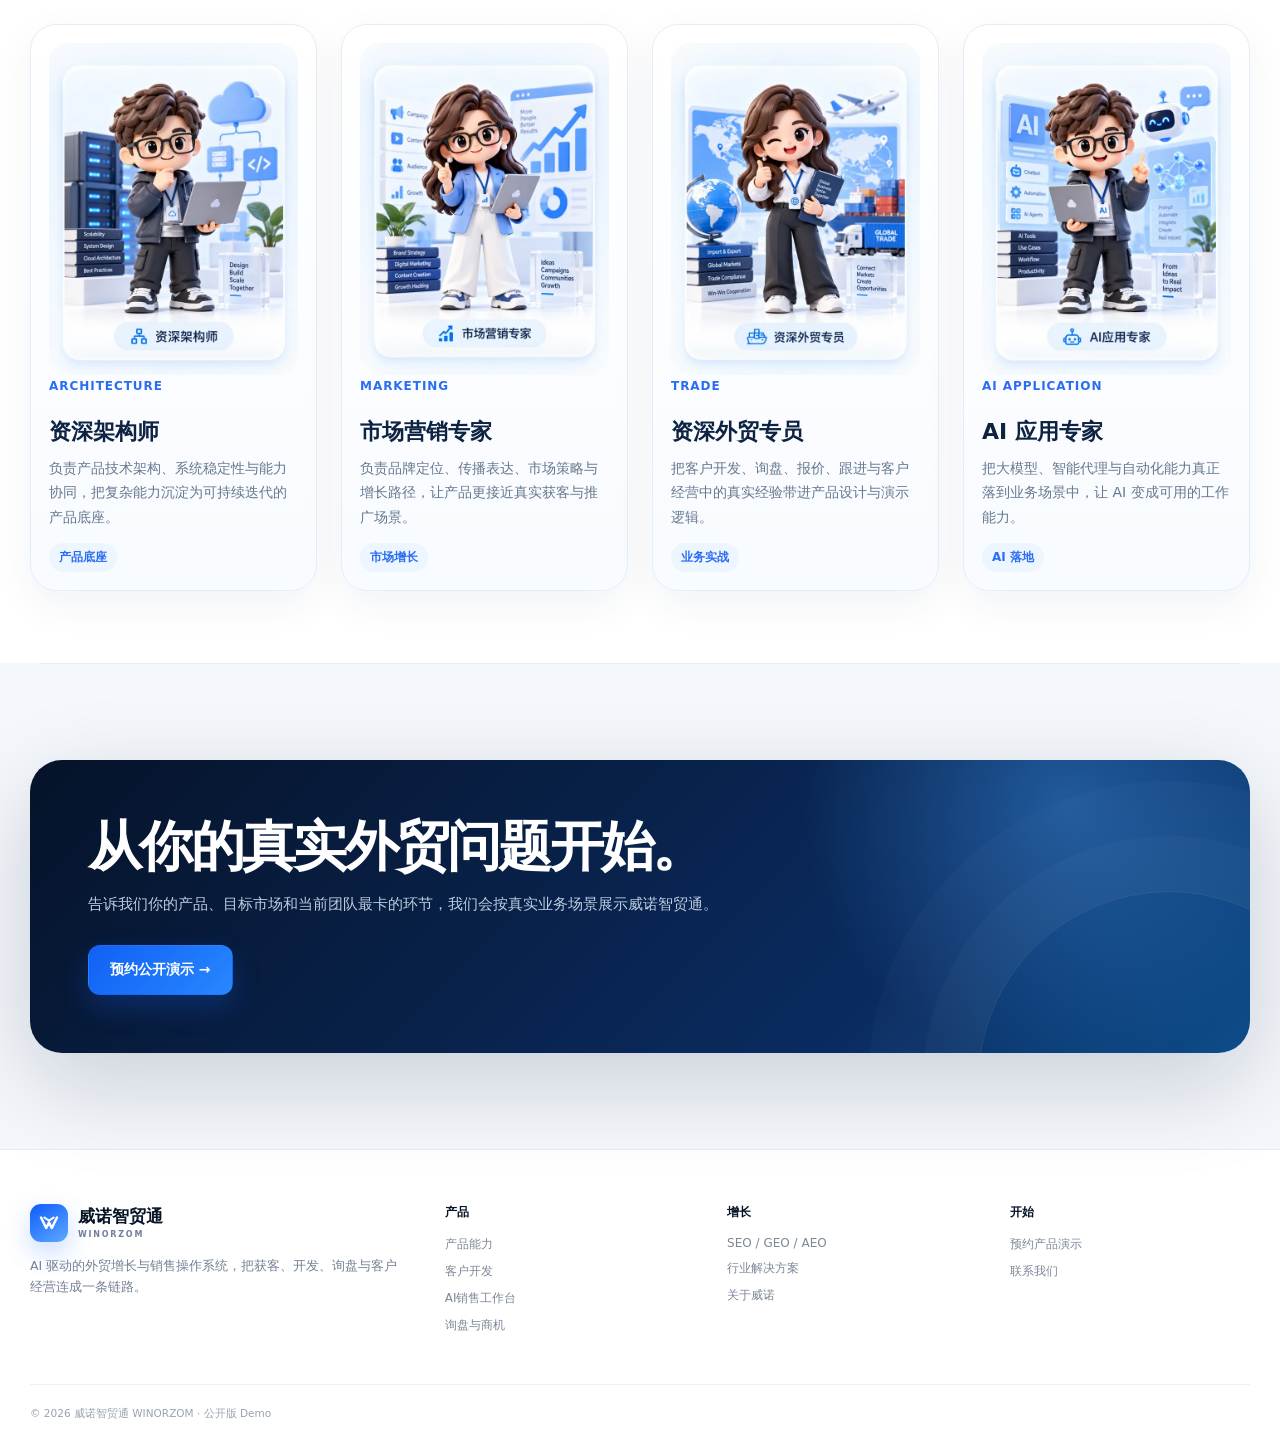
==== commit 50e271b2: "agent: 各板块加入 Agent 身份，关于我们页移除 Agent 板块" ====
--- a/about.html
+++ b/about.html
@@ -8,9 +8,4 @@
 <article class="avatar-card"><img src="assets/team-trade-v5.webp" alt="资深外贸专员卡通图标"><span class="role-tag">TRADE</span><h3>资深外贸专员</h3><p>把客户开发、询盘、报价、跟进与客户经营中的真实经验带进产品设计与演示逻辑。</p><span class="mini-label">业务实战</span></article>
 <article class="avatar-card"><img src="assets/team-ai-v5.webp" alt="AI应用专家卡通图标"><span class="role-tag">AI APPLICATION</span><h3>AI 应用专家</h3><p>把大模型、智能代理与自动化能力真正落到业务场景中，让 AI 变成可用的工作能力。</p><span class="mini-label">AI 落地</span></article>
 </div></div></section><div class="team-agent-divider"></div>
-<section class="agent-avatar-section alt"><div class="container"><div class="avatar-section-head"><span class="eyebrow">OUR AGENTS</span><h2 class="section-title">不同 Agent，各自专注一类关键工作。</h2><p class="section-desc">每个 Agent 专注一类关键工作，分工清晰，也方便你按自己的业务环节来理解产品。</p></div><div class="avatar-grid">
-<article class="avatar-card"><img src="assets/agent-discovery-v5.webp" alt="客户发现Agent卡通图标"><span class="role-tag">DISCOVERY AGENT</span><h3>客户发现 Agent</h3><p>持续寻找潜在客户、市场信号与新机会，并把零散信息整理成可读的客户画像。</p><span class="mini-label">找客户</span></article>
-<article class="avatar-card"><img src="assets/agent-outreach-v5.webp" alt="外联开发Agent卡通图标"><span class="role-tag">OUTREACH AGENT</span><h3>外联开发 Agent</h3><p>结合客户背景与沟通场景，准备更自然的开发内容、触达切入点与后续跟进节奏。</p><span class="mini-label">做触达</span></article>
-<article class="avatar-card"><img src="assets/agent-inquiry-v5.webp" alt="询盘助手Agent卡通图标"><span class="role-tag">INQUIRY AGENT</span><h3>询盘助手 Agent</h3><p>帮助收集需求、补齐关键信息并整理商机，让访客问题更快进入销售处理流程。</p><span class="mini-label">接询盘</span></article>
-<article class="avatar-card"><img src="assets/agent-growth-v5.webp" alt="增长内容Agent卡通图标"><span class="role-tag">GROWTH AGENT</span><h3>增长内容 Agent</h3><p>把买家问题与产品知识沉淀成 SEO / GEO 内容资产，服务自然增长和长期可见性。</p><span class="mini-label">做增长</span></article>
-</div></div></section><section class="cta" id="contact"><div class="container"><div class="cta-card"><h2>从你的真实外贸问题开始。</h2><p>告诉我们你的产品、目标市场和当前团队最卡的环节，我们会按真实业务场景展示威诺智贸通。</p><a class="btn btn-primary" href="#" data-demo>预约公开演示 →</a></div></div></section><footer><div class="container"><div class="footer-grid"><div class="footer-brand"><a class="brand" href="index.html" aria-label="威诺智贸通首页"><span class="brand-mark"><svg viewBox="0 0 24 24" fill="none"><path d="M4 6.5 9.2 17 12 11.6 14.8 17 20 6.5" stroke="white" stroke-width="2.5" stroke-linecap="round" stroke-linejoin="round"/><path d="m7.3 6.5 4.7 3.2 4.7-3.2" stroke="white" stroke-width="2.1" stroke-linecap="round"/></svg></span><span><div class="brand-cn">威诺智贸通</div><div class="brand-en">WINORZOM</div></span></a><p>AI 驱动的外贸增长与销售操作系统，把获客、开发、询盘与客户经营连成一条链路。</p></div><div class="footer-col"><h4>产品</h4><a href="product.html">产品能力</a><a href="customer-development.html">客户开发</a><a href="sales-workbench.html">AI销售工作台</a><a href="inquiry.html">询盘与商机</a></div><div class="footer-col"><h4>增长</h4><a href="growth.html">SEO / GEO / AEO</a><a href="solutions.html">行业解决方案</a><a href="about.html">关于威诺</a></div><div class="footer-col"><h4>开始</h4><a href="#" data-demo>预约产品演示</a><a href="about.html#contact">联系我们</a></div></div><div class="copyright"><span>© 2026 威诺智贸通 WINORZOM · 公开版 Demo</span><span>不展示内部数据源组合、判断规则与 Agent 编排逻辑</span></div></div></footer><div class="modal" id="demoModal"><div class="modal-card"><button class="modal-close" aria-label="关闭">×</button><h3>预约威诺智贸通演示</h3><p>告诉我们你的行业和目标市场，我们将以实际外贸场景展示产品。公开版 Demo 不会真正提交数据。</p><form class="form" id="demoForm"><input required placeholder="公司名称"><input required placeholder="姓名 / 称呼"><input required placeholder="手机或微信"><textarea placeholder="你的产品、目标市场或当前最想解决的问题"></textarea><button class="btn btn-primary" type="submit">提交预约</button><div class="form-note">Demo 环境仅模拟表单体验；正式上线后再接入企业线索系统与隐私政策。</div><div class="form-success">已模拟提交成功。正式版可接入 CRM / 邮件 / 企业微信等承接方式。</div></form></div></div><script src="assets/site.js"></script></body></html>+<section class="cta" id="contact"><div class="container"><div class="cta-card"><h2>从你的真实外贸问题开始。</h2><p>告诉我们你的产品、目标市场和当前团队最卡的环节，我们会按真实业务场景展示威诺智贸通。</p><a class="btn btn-primary" href="#" data-demo>预约公开演示 →</a></div></div></section><footer><div class="container"><div class="footer-grid"><div class="footer-brand"><a class="brand" href="index.html" aria-label="威诺智贸通首页"><span class="brand-mark"><svg viewBox="0 0 24 24" fill="none"><path d="M4 6.5 9.2 17 12 11.6 14.8 17 20 6.5" stroke="white" stroke-width="2.5" stroke-linecap="round" stroke-linejoin="round"/><path d="m7.3 6.5 4.7 3.2 4.7-3.2" stroke="white" stroke-width="2.1" stroke-linecap="round"/></svg></span><span><div class="brand-cn">威诺智贸通</div><div class="brand-en">WINORZOM</div></span></a><p>AI 驱动的外贸增长与销售操作系统，把获客、开发、询盘与客户经营连成一条链路。</p></div><div class="footer-col"><h4>产品</h4><a href="product.html">产品能力</a><a href="customer-development.html">客户开发</a><a href="sales-workbench.html">AI销售工作台</a><a href="inquiry.html">询盘与商机</a></div><div class="footer-col"><h4>增长</h4><a href="growth.html">SEO / GEO / AEO</a><a href="solutions.html">行业解决方案</a><a href="about.html">关于威诺</a></div><div class="footer-col"><h4>开始</h4><a href="#" data-demo>预约产品演示</a><a href="about.html#contact">联系我们</a></div></div><div class="copyright"><span>© 2026 威诺智贸通 WINORZOM · 公开版 Demo</span><span>不展示内部数据源组合、判断规则与 Agent 编排逻辑</span></div></div></footer><div class="modal" id="demoModal"><div class="modal-card"><button class="modal-close" aria-label="关闭">×</button><h3>预约威诺智贸通演示</h3><p>告诉我们你的行业和目标市场，我们将以实际外贸场景展示产品。公开版 Demo 不会真正提交数据。</p><form class="form" id="demoForm"><input required placeholder="公司名称"><input required placeholder="姓名 / 称呼"><input required placeholder="手机或微信"><textarea placeholder="你的产品、目标市场或当前最想解决的问题"></textarea><button class="btn btn-primary" type="submit">提交预约</button><div class="form-note">Demo 环境仅模拟表单体验；正式上线后再接入企业线索系统与隐私政策。</div><div class="form-success">已模拟提交成功。正式版可接入 CRM / 邮件 / 企业微信等承接方式。</div></form></div></div><script src="assets/site.js"></script></body></html>
--- a/assets/site.css
+++ b/assets/site.css
@@ -97,3 +97,12 @@
 
 /* Small-screen headline scaling */
 @media(max-width:520px){.page-hero h1{font-size:33px;line-height:1.06}.pro-copy h1,.modern-page-hero h1,.about-hero h1{font-size:34px;line-height:1.08}.hero h1{font-size:36px;line-height:1.06}.page-hero p,.pro-copy p{font-size:15px;line-height:1.7}}
+
+/* Section agent identity */
+.agent-pill{display:inline-flex;align-items:center;gap:8px;margin:0 0 6px;padding:7px 13px;border-radius:999px;background:rgba(23,104,255,.08);border:1px solid rgba(23,104,255,.16);color:#1768ff;font-size:12.5px;font-weight:800}
+.agent-pill i{width:7px;height:7px;border-radius:50%;background:#1768ff;flex:0 0 auto}
+.agent-pill em{font-style:normal;color:#65748a;font-weight:600;font-size:12px}
+.agent-pill.dark{background:rgba(255,255,255,.1);border-color:rgba(255,255,255,.22);color:#cfe6ff}
+.agent-pill.dark i{background:#4fd1e0}
+.agent-pill.dark em{color:#9fb6d4}
+@media(max-width:600px){.agent-pill{font-size:11.5px;padding:6px 11px;gap:6px}.agent-pill em{display:none}}
